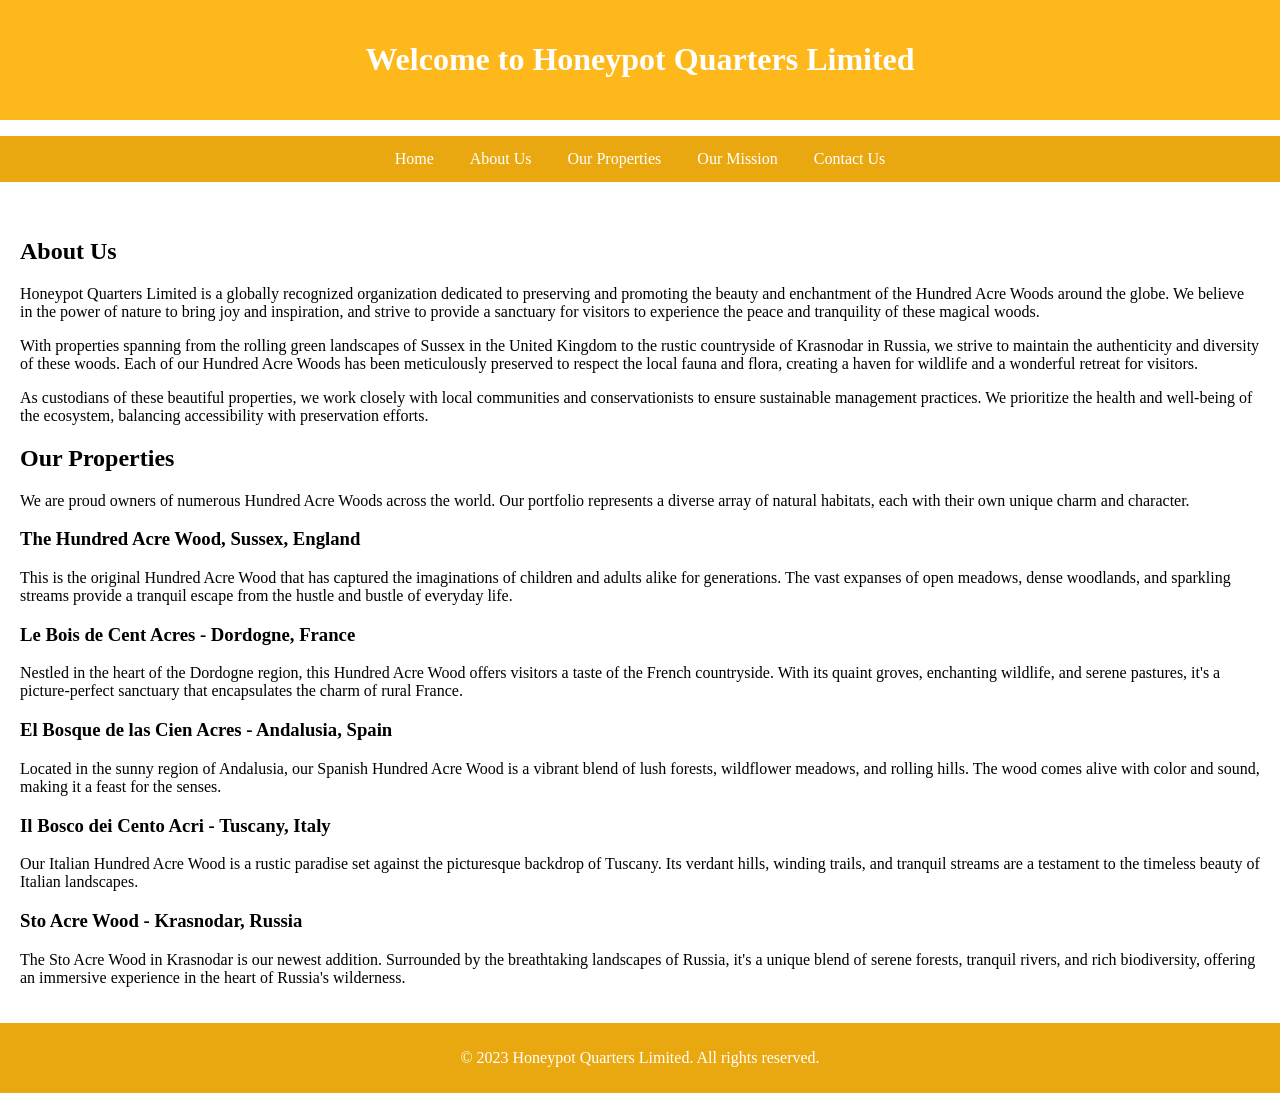
==== index.html @ 3b990884 "Rename honeypotquarters to index.html for Vercel Vercel serves index.html as the site root automatic" ====
<!DOCTYPE html>
<html lang="en">
<head>
  <meta charset="UTF-8">
  <meta name="viewport" content="width=device-width, initial-scale=1.0">
  <title>Honeypot Quarters Limited</title>
  <style>
    body {
      font-family: 'Times New Roman', serif;
      margin: 0;
      padding: 0;
      background-color: #fff;
    }
    header {
      background-color: #FFB81C;
      color: white;
      padding: 20px;
      text-align: center;
    }
    nav {
      background-color: #EAA810;
    }
    nav ul {
      list-style-type: none;
      padding: 0;
      overflow: hidden;
      background-color: #EAA810;
      text-align: center;
    }
    nav ul li {
      display: inline;
    }
    nav ul li a {
      display: inline-block;
      color: white;
      text-decoration: none;
      padding: 14px 16px;
      transition: 0.3s;
    }
    nav ul li a:hover {
      background-color: #ffaa22;
    }
    main {
      padding: 20px;
    }
    footer {
      background-color: #EAA810;
      color: white;
      text-align: center;
      padding: 10px;
    }
  </style>
</head>
<body>
  <header>
    <h1>Welcome to Honeypot Quarters Limited</h1>
  </header>
  
  <nav>
    <ul>
      <li><a href="#">Home</a></li>
      <li><a href="#">About Us</a></li>
      <li><a href="#">Our Properties</a></li>
      <li><a href="#">Our Mission</a></li>
      <li><a href="#">Contact Us</a></li>
    </ul>
  </nav>
  
  <main>
    <section id="intro">
      <h2>About Us</h2>
      <p>Honeypot Quarters Limited is a globally recognized organization dedicated to preserving and promoting the beauty and enchantment of the Hundred Acre Woods around the globe. We believe in the power of nature to bring joy and inspiration, and strive to provide a sanctuary for visitors to experience the peace and tranquility of these magical woods.</p>

      <p>With properties spanning from the rolling green landscapes of Sussex in the United Kingdom to the rustic countryside of Krasnodar in Russia, we strive to maintain the authenticity and diversity of these woods. Each of our Hundred Acre Woods has been meticulously preserved to respect the local fauna and flora, creating a haven for wildlife and a wonderful retreat for visitors.</p>

      <p>As custodians of these beautiful properties, we work closely with local communities and conservationists to ensure sustainable management practices. We prioritize the health and well-being of the ecosystem, balancing accessibility with preservation efforts.</p>
    </section>

    <section id="properties">
      <h2>Our Properties</h2>
      <p>We are proud owners of numerous Hundred Acre Woods across the world. Our portfolio represents a diverse array of natural habitats, each with their own unique charm and character.</p>

      <h3>The Hundred Acre Wood, Sussex, England</h3>
      <p>This is the original Hundred Acre Wood that has captured the imaginations of children and adults alike for generations. The vast expanses of open meadows, dense woodlands, and sparkling streams provide a tranquil escape from the hustle and bustle of everyday life.

  <h3>Le Bois de Cent Acres - Dordogne, France</h3>
  <p>Nestled in the heart of the Dordogne region, this Hundred Acre Wood offers visitors a taste of the French countryside. With its quaint groves, enchanting wildlife, and serene pastures, it's a picture-perfect sanctuary that encapsulates the charm of rural France.</p>

  <h3>El Bosque de las Cien Acres - Andalusia, Spain</h3>
  <p>Located in the sunny region of Andalusia, our Spanish Hundred Acre Wood is a vibrant blend of lush forests, wildflower meadows, and rolling hills. The wood comes alive with color and sound, making it a feast for the senses.</p>

  <h3>Il Bosco dei Cento Acri - Tuscany, Italy</h3>
  <p>Our Italian Hundred Acre Wood is a rustic paradise set against the picturesque backdrop of Tuscany. Its verdant hills, winding trails, and tranquil streams are a testament to the timeless beauty of Italian landscapes.</p>

  <h3>Sto Acre Wood - Krasnodar, Russia</h3>
  <p>The Sto Acre Wood in Krasnodar is our newest addition. Surrounded by the breathtaking landscapes of Russia, it's a unique blend of serene forests, tranquil rivers, and rich biodiversity, offering an immersive experience in the heart of Russia's wilderness.</p>
</section>

  </main>


  <footer>
    <p>&copy; 2023 Honeypot Quarters Limited. All rights reserved.</p>
  </footer>
</body>
</html>
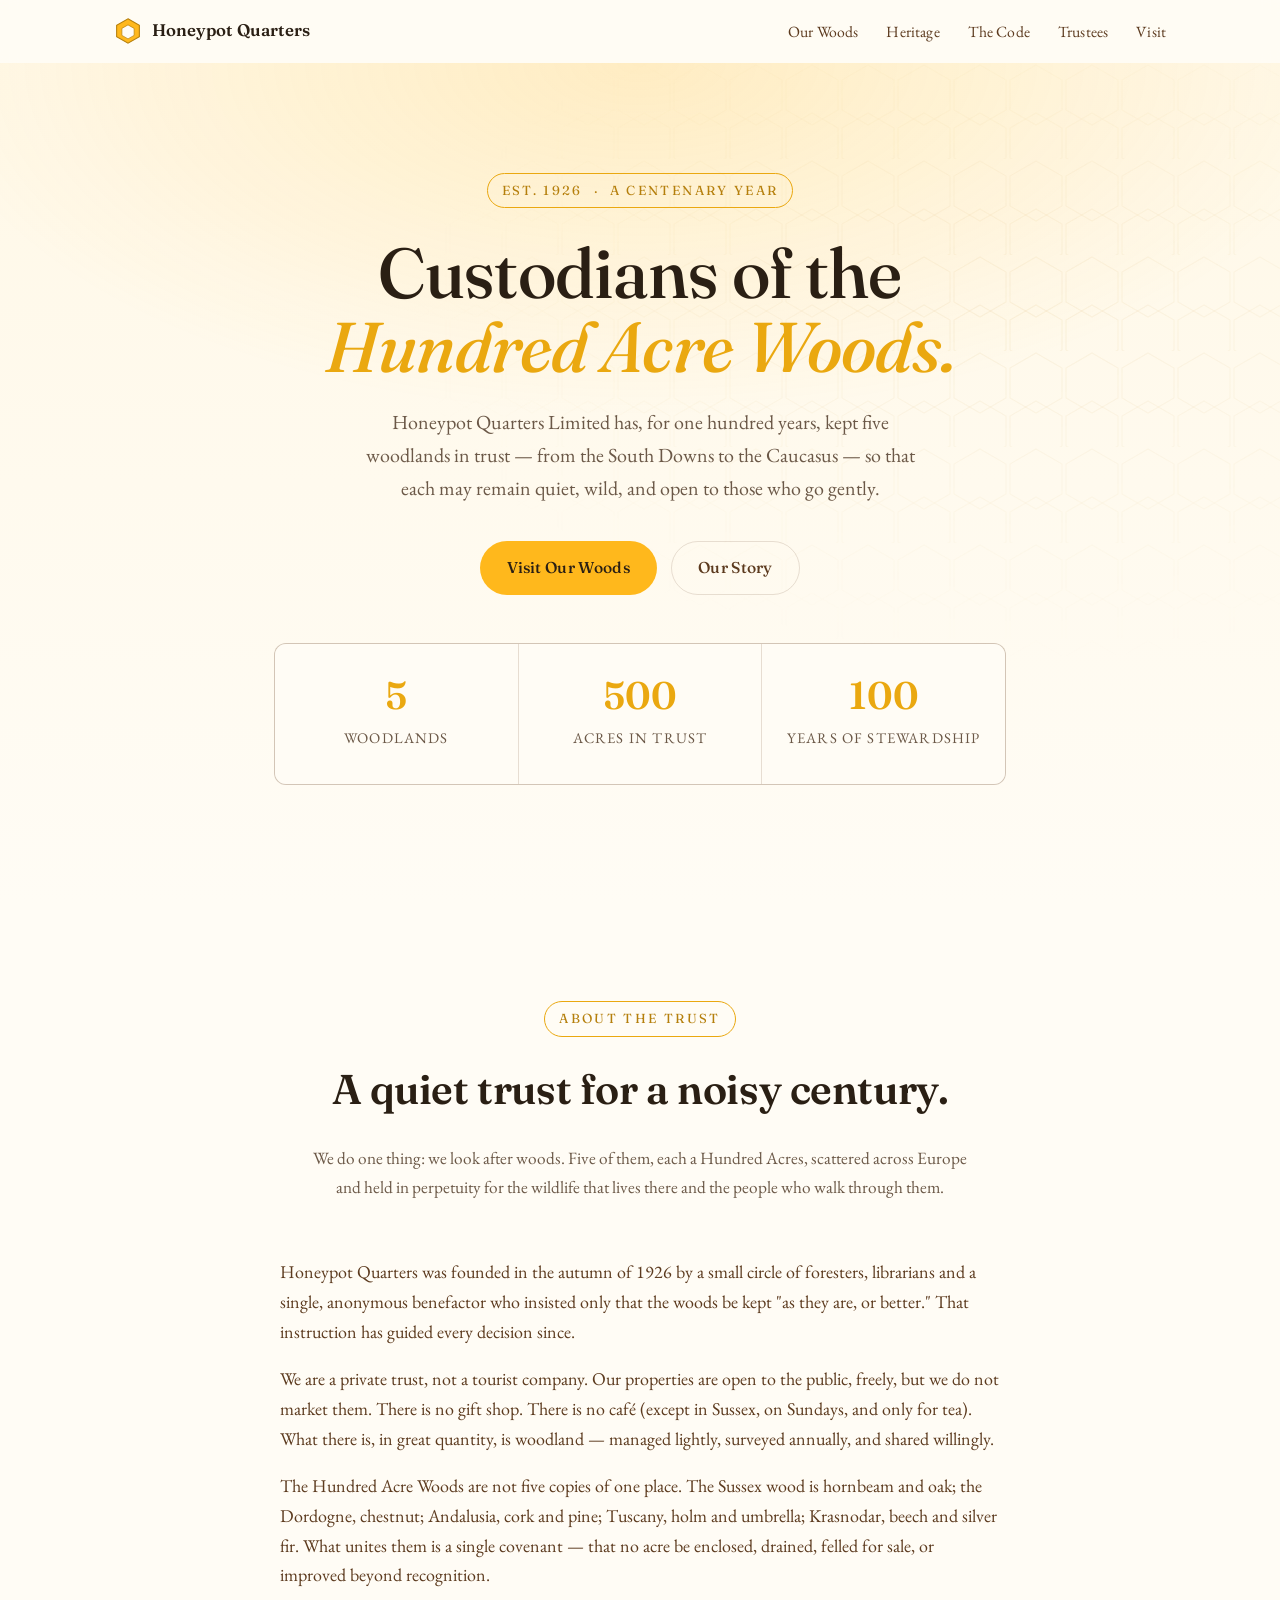
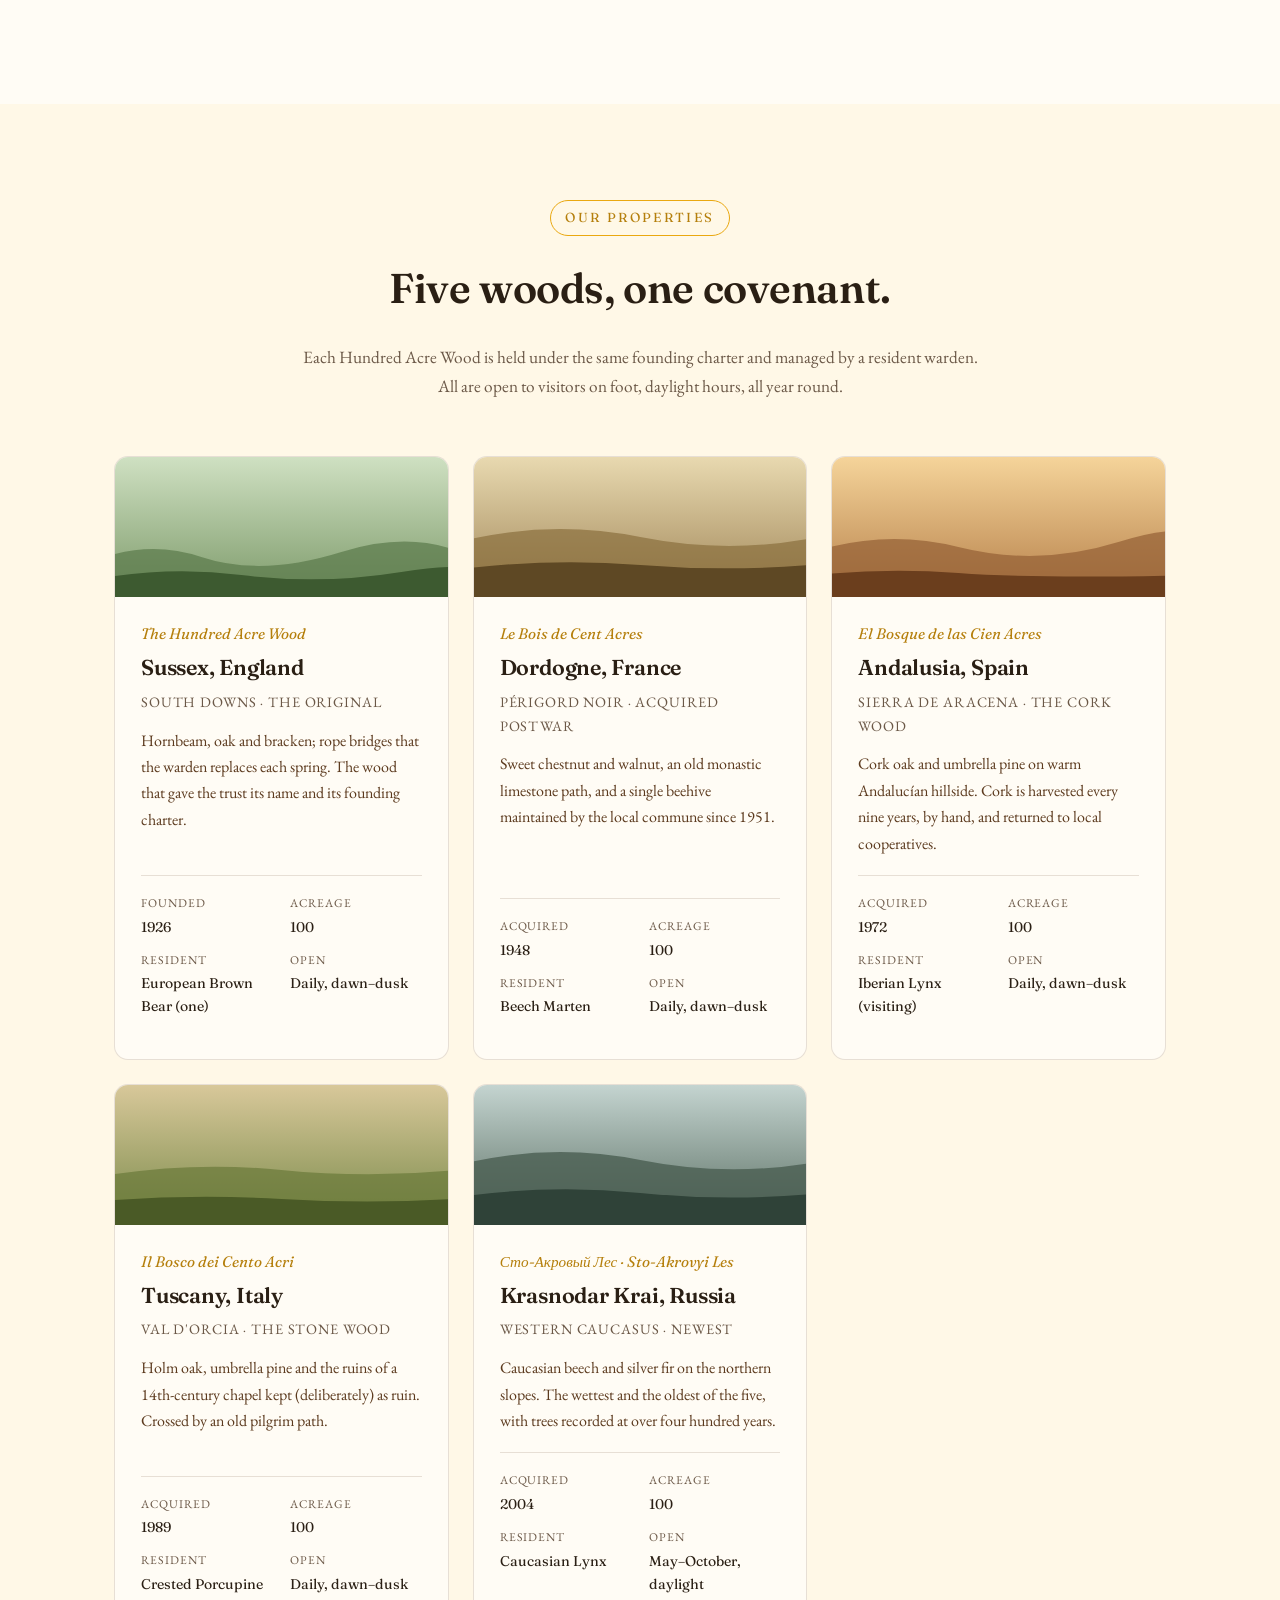
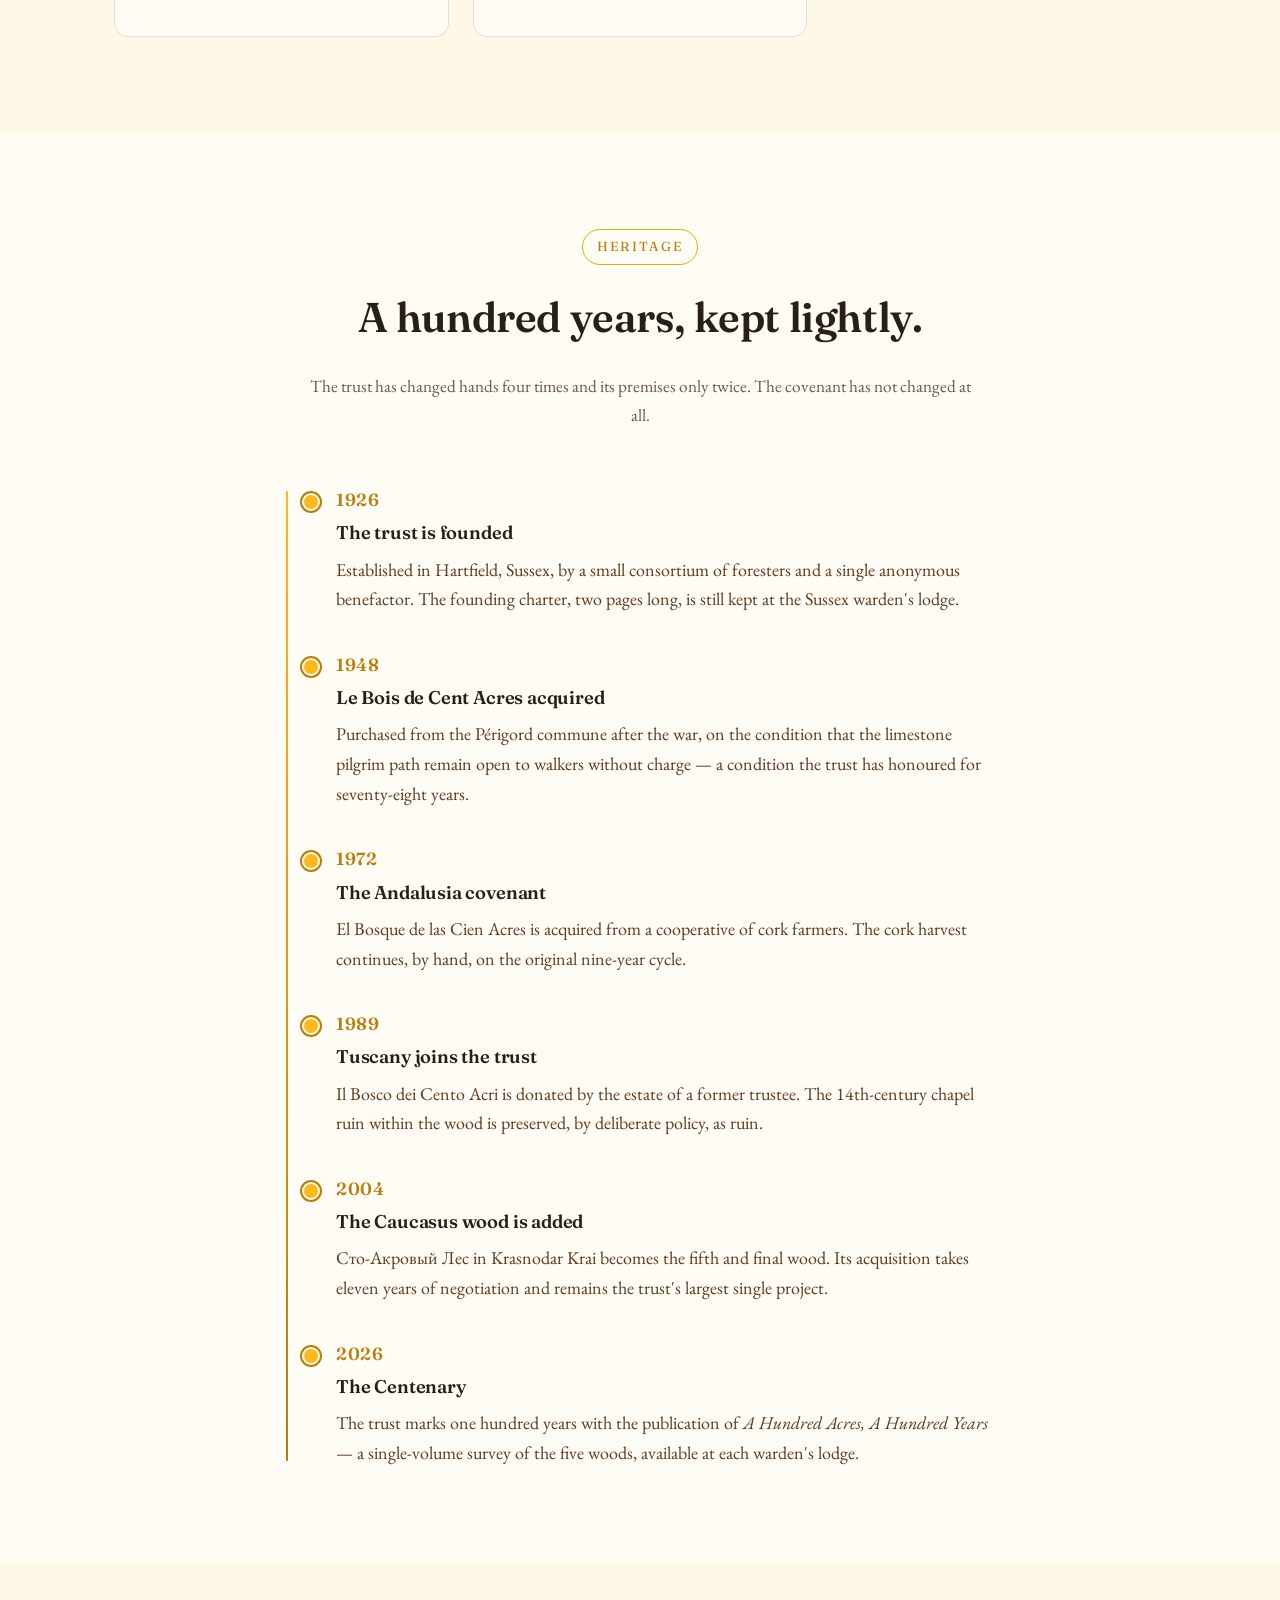
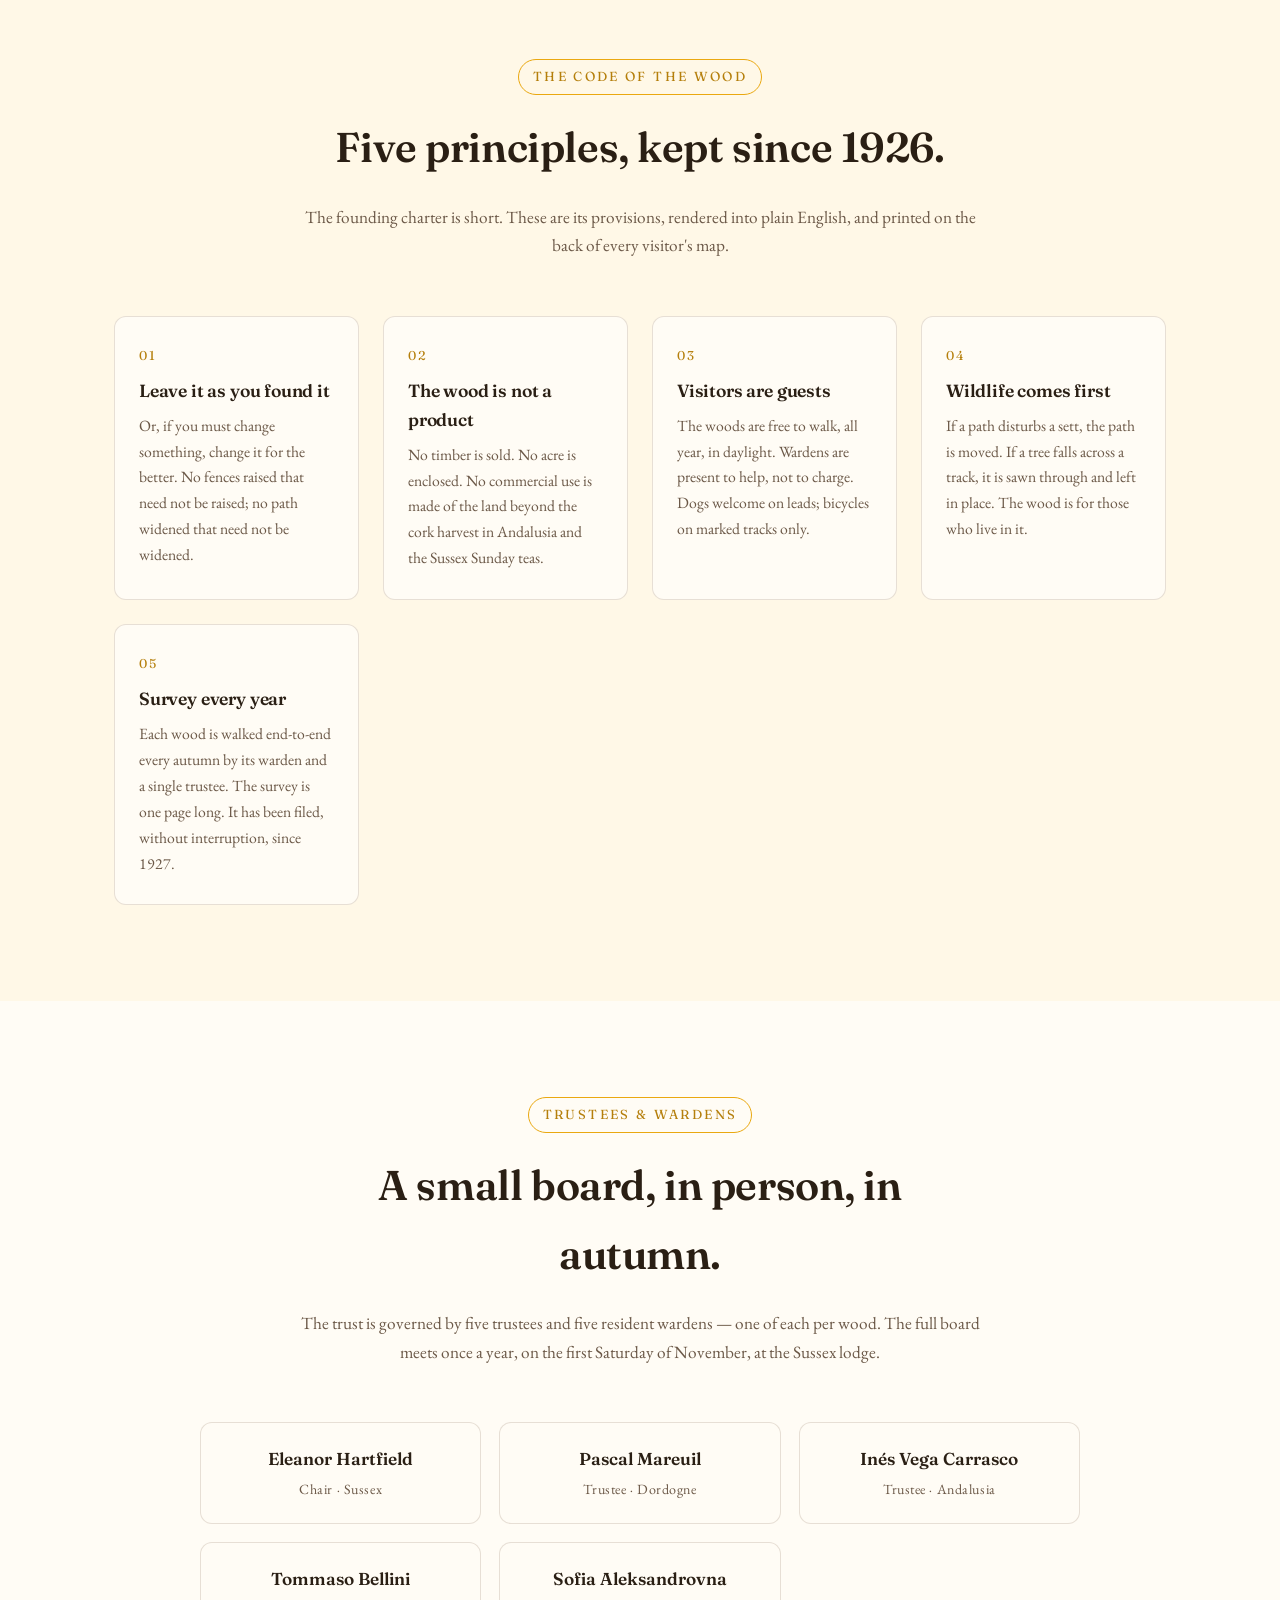
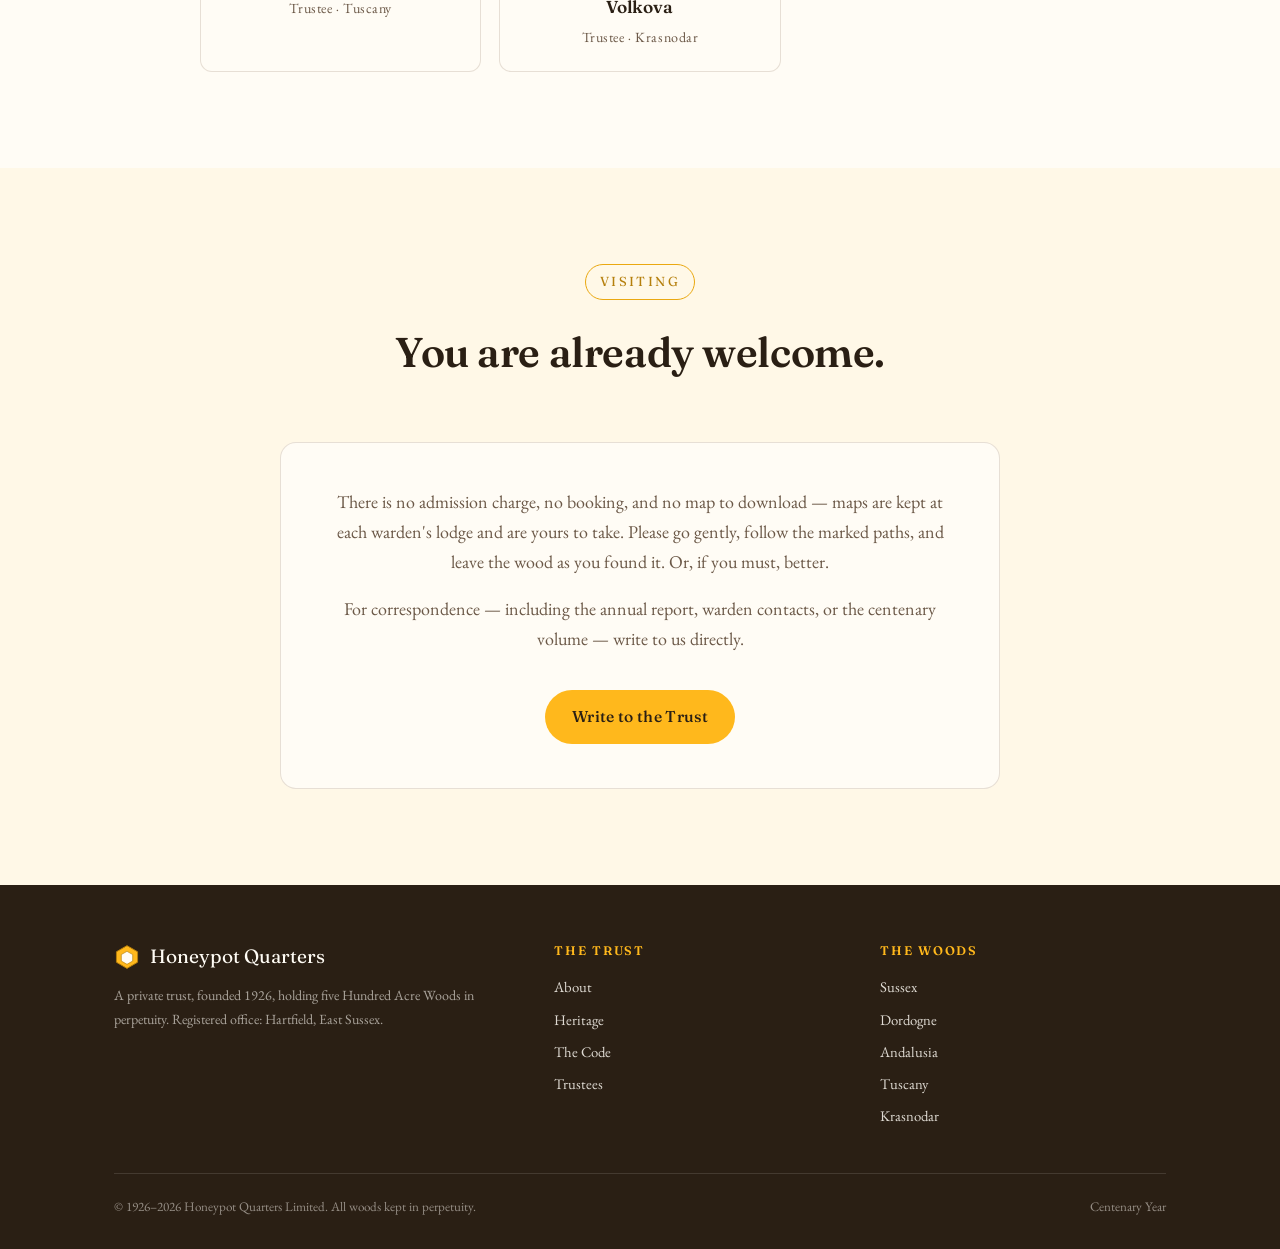
==== commit 34a3d8c6: "Redesign site and expand lore Keeps the honey-gold palette and serif voice but lifts the original si" ====
--- a/index.html
+++ b/index.html
@@ -3,104 +3,902 @@
 <head>
   <meta charset="UTF-8">
   <meta name="viewport" content="width=device-width, initial-scale=1.0">
-  <title>Honeypot Quarters Limited</title>
+  <meta name="description" content="Honeypot Quarters Limited — custodians of the Hundred Acre Woods since 1926. Preserving five woodlands across Sussex, Dordogne, Andalusia, Tuscany and Krasnodar.">
+  <title>Honeypot Quarters Limited — Custodians of the Hundred Acre Woods</title>
+  <link rel="preconnect" href="https://fonts.googleapis.com">
+  <link rel="preconnect" href="https://fonts.gstatic.com" crossorigin>
+  <link href="https://fonts.googleapis.com/css2?family=Fraunces:opsz,wght@9..144,400;9..144,500;9..144,600;9..144,700&family=EB+Garamond:ital,wght@0,400;0,500;1,400&display=swap" rel="stylesheet">
   <style>
+    :root {
+      --honey: #FFB81C;
+      --honey-deep: #EAA810;
+      --honey-dark: #B57F0C;
+      --bark: #5C3A1E;
+      --bark-deep: #2A1F14;
+      --cream: #FFF8E7;
+      --cream-soft: #FFFCF5;
+      --muted: #6B5847;
+      --rule: rgba(92, 58, 30, 0.15);
+    }
+
+    * { box-sizing: border-box; }
+
+    html { scroll-behavior: smooth; }
+
     body {
-      font-family: 'Times New Roman', serif;
+      font-family: 'EB Garamond', Georgia, 'Times New Roman', serif;
+      font-size: 18px;
+      line-height: 1.65;
       margin: 0;
       padding: 0;
-      background-color: #fff;
-    }
-    header {
-      background-color: #FFB81C;
-      color: white;
-      padding: 20px;
+      color: var(--bark-deep);
+      background-color: var(--cream-soft);
+      -webkit-font-smoothing: antialiased;
+    }
+
+    h1, h2, h3, h4 {
+      font-family: 'Fraunces', Georgia, serif;
+      font-weight: 600;
+      letter-spacing: -0.01em;
+      color: var(--bark-deep);
+      margin: 0 0 0.5em;
+    }
+
+    h2 { font-size: clamp(1.8rem, 3.5vw, 2.6rem); }
+    h3 { font-size: 1.35rem; }
+
+    p { margin: 0 0 1em; }
+
+    a { color: var(--honey-dark); text-decoration: none; }
+    a:hover { color: var(--bark); }
+
+    .container {
+      max-width: 1100px;
+      margin: 0 auto;
+      padding: 0 24px;
+    }
+
+    /* Honeycomb pattern, used sparingly as background accent */
+    .honeycomb-bg {
+      background-image: url("data:image/svg+xml;utf8,<svg xmlns='http://www.w3.org/2000/svg' width='56' height='96' viewBox='0 0 56 96'><g fill='none' stroke='%23B57F0C' stroke-opacity='0.08' stroke-width='1.2'><polygon points='28,2 54,17 54,47 28,62 2,47 2,17'/><polygon points='28,50 54,65 54,95 28,110 2,95 2,65'/></g></svg>");
+      background-size: 56px 96px;
+    }
+
+    /* ====== NAV ====== */
+    .nav {
+      position: sticky;
+      top: 0;
+      z-index: 50;
+      background: rgba(255, 252, 245, 0.92);
+      backdrop-filter: saturate(140%) blur(8px);
+      border-bottom: 1px solid transparent;
+      transition: border-color 0.2s ease, box-shadow 0.2s ease;
+    }
+    .nav.is-scrolled {
+      border-bottom-color: var(--rule);
+      box-shadow: 0 4px 18px rgba(92, 58, 30, 0.04);
+    }
+    .nav-inner {
+      display: flex;
+      align-items: center;
+      justify-content: space-between;
+      padding: 16px 24px;
+      max-width: 1100px;
+      margin: 0 auto;
+    }
+    .brand {
+      display: flex;
+      align-items: center;
+      gap: 10px;
+      font-family: 'Fraunces', serif;
+      font-weight: 600;
+      font-size: 1.05rem;
+      color: var(--bark-deep);
+    }
+    .brand-mark {
+      width: 28px; height: 28px;
+      display: inline-block;
+    }
+    .nav-links {
+      display: flex;
+      gap: 28px;
+      list-style: none;
+      margin: 0;
+      padding: 0;
+    }
+    .nav-links a {
+      color: var(--bark);
+      font-size: 0.98rem;
+      letter-spacing: 0.01em;
+      position: relative;
+      padding: 4px 0;
+    }
+    .nav-links a::after {
+      content: "";
+      position: absolute;
+      left: 0; right: 0; bottom: -2px;
+      height: 1.5px;
+      background: var(--honey-deep);
+      transform: scaleX(0);
+      transform-origin: left;
+      transition: transform 0.25s ease;
+    }
+    .nav-links a:hover::after { transform: scaleX(1); }
+
+    .nav-toggle {
+      display: none;
+      background: none;
+      border: 1px solid var(--rule);
+      border-radius: 6px;
+      padding: 8px 10px;
+      cursor: pointer;
+      color: var(--bark);
+    }
+
+    @media (max-width: 760px) {
+      .nav-links {
+        position: absolute;
+        top: 100%; left: 0; right: 0;
+        background: var(--cream-soft);
+        flex-direction: column;
+        gap: 0;
+        padding: 8px 0;
+        border-bottom: 1px solid var(--rule);
+        display: none;
+      }
+      .nav-links.is-open { display: flex; }
+      .nav-links li { border-top: 1px solid var(--rule); }
+      .nav-links a { display: block; padding: 14px 24px; }
+      .nav-toggle { display: inline-flex; }
+    }
+
+    /* ====== HERO ====== */
+    .hero {
+      position: relative;
+      padding: 110px 0 120px;
+      overflow: hidden;
+      background:
+        radial-gradient(ellipse 80% 60% at 50% 0%, rgba(255, 184, 28, 0.18), transparent 70%),
+        linear-gradient(180deg, var(--cream) 0%, var(--cream-soft) 100%);
+    }
+    .hero::before {
+      content: "";
+      position: absolute;
+      inset: 0;
+      background-image: url("data:image/svg+xml;utf8,<svg xmlns='http://www.w3.org/2000/svg' width='56' height='96' viewBox='0 0 56 96'><g fill='none' stroke='%23B57F0C' stroke-opacity='0.07' stroke-width='1.2'><polygon points='28,2 54,17 54,47 28,62 2,47 2,17'/><polygon points='28,50 54,65 54,95 28,110 2,95 2,65'/></g></svg>");
+      background-size: 56px 96px;
+      mask-image: radial-gradient(ellipse 70% 60% at 80% 30%, black, transparent 70%);
+      pointer-events: none;
+    }
+    .hero-inner {
+      position: relative;
       text-align: center;
-    }
-    nav {
-      background-color: #EAA810;
-    }
-    nav ul {
-      list-style-type: none;
-      padding: 0;
+      max-width: 780px;
+      margin: 0 auto;
+      padding: 0 24px;
+    }
+    .eyebrow {
+      display: inline-block;
+      font-family: 'Fraunces', serif;
+      font-size: 0.82rem;
+      letter-spacing: 0.18em;
+      text-transform: uppercase;
+      color: var(--honey-dark);
+      padding: 6px 14px;
+      border: 1px solid var(--honey-deep);
+      border-radius: 999px;
+      margin-bottom: 28px;
+    }
+    .hero h1 {
+      font-size: clamp(2.4rem, 6vw, 4.4rem);
+      line-height: 1.05;
+      font-weight: 500;
+      margin-bottom: 22px;
+    }
+    .hero h1 em {
+      font-style: italic;
+      color: var(--honey-deep);
+    }
+    .hero-sub {
+      font-size: clamp(1.05rem, 1.6vw, 1.25rem);
+      color: var(--muted);
+      max-width: 580px;
+      margin: 0 auto 36px;
+    }
+    .cta-row {
+      display: flex;
+      gap: 14px;
+      justify-content: center;
+      flex-wrap: wrap;
+    }
+    .btn {
+      display: inline-block;
+      padding: 13px 26px;
+      border-radius: 999px;
+      font-family: 'Fraunces', serif;
+      font-size: 0.98rem;
+      font-weight: 500;
+      letter-spacing: 0.02em;
+      cursor: pointer;
+      transition: transform 0.15s ease, background 0.2s ease, color 0.2s ease;
+      border: 1px solid transparent;
+    }
+    .btn-primary {
+      background: var(--honey);
+      color: var(--bark-deep);
+    }
+    .btn-primary:hover { background: var(--honey-deep); transform: translateY(-1px); color: var(--bark-deep); }
+    .btn-ghost {
+      background: transparent;
+      color: var(--bark);
+      border-color: var(--rule);
+    }
+    .btn-ghost:hover { border-color: var(--bark); color: var(--bark-deep); }
+
+    /* ====== SECTIONS ====== */
+    section { padding: 96px 0; }
+    section.alt { background: var(--cream); }
+
+    .section-head {
+      text-align: center;
+      max-width: 680px;
+      margin: 0 auto 56px;
+    }
+    .section-head .eyebrow { margin-bottom: 18px; }
+    .section-head p {
+      color: var(--muted);
+      font-size: 1.08rem;
+    }
+
+    /* ====== STATS ====== */
+    .stats {
+      display: grid;
+      grid-template-columns: repeat(3, 1fr);
+      gap: 1px;
+      background: var(--rule);
+      border: 1px solid var(--rule);
+      border-radius: 12px;
       overflow: hidden;
-      background-color: #EAA810;
+      max-width: 820px;
+      margin: 48px auto 0;
+    }
+    .stat {
+      background: var(--cream-soft);
+      padding: 32px 20px;
       text-align: center;
     }
-    nav ul li {
-      display: inline;
-    }
-    nav ul li a {
-      display: inline-block;
-      color: white;
-      text-decoration: none;
-      padding: 14px 16px;
-      transition: 0.3s;
-    }
-    nav ul li a:hover {
-      background-color: #ffaa22;
-    }
-    main {
-      padding: 20px;
-    }
+    .stat-num {
+      font-family: 'Fraunces', serif;
+      font-size: 2.4rem;
+      font-weight: 600;
+      color: var(--honey-deep);
+      display: block;
+      line-height: 1;
+      margin-bottom: 8px;
+    }
+    .stat-label {
+      font-size: 0.92rem;
+      letter-spacing: 0.08em;
+      text-transform: uppercase;
+      color: var(--muted);
+    }
+    @media (max-width: 640px) {
+      .stats { grid-template-columns: 1fr; }
+    }
+
+    /* ====== PROPERTIES ====== */
+    .property-grid {
+      display: grid;
+      grid-template-columns: repeat(auto-fit, minmax(300px, 1fr));
+      gap: 24px;
+    }
+    .property {
+      background: var(--cream-soft);
+      border: 1px solid var(--rule);
+      border-radius: 14px;
+      overflow: hidden;
+      display: flex;
+      flex-direction: column;
+      transition: transform 0.2s ease, box-shadow 0.2s ease;
+    }
+    .property:hover {
+      transform: translateY(-3px);
+      box-shadow: 0 14px 40px rgba(92, 58, 30, 0.08);
+    }
+    .property-art {
+      height: 140px;
+      position: relative;
+      overflow: hidden;
+    }
+    .property-art svg { width: 100%; height: 100%; display: block; }
+    .property-body { padding: 24px 26px 26px; flex: 1; display: flex; flex-direction: column; }
+    .property-name-local {
+      font-family: 'Fraunces', serif;
+      font-style: italic;
+      font-size: 0.95rem;
+      color: var(--honey-dark);
+      margin-bottom: 4px;
+    }
+    .property h3 { margin-bottom: 4px; }
+    .property-location {
+      font-size: 0.9rem;
+      color: var(--muted);
+      letter-spacing: 0.06em;
+      text-transform: uppercase;
+      margin-bottom: 14px;
+    }
+    .property-desc { color: var(--bark); font-size: 1rem; margin-bottom: 18px; }
+    .property-meta {
+      margin-top: auto;
+      padding-top: 18px;
+      border-top: 1px solid var(--rule);
+      display: grid;
+      grid-template-columns: 1fr 1fr;
+      gap: 12px 18px;
+      font-size: 0.88rem;
+    }
+    .property-meta dt {
+      text-transform: uppercase;
+      letter-spacing: 0.08em;
+      color: var(--muted);
+      font-size: 0.74rem;
+      margin-bottom: 2px;
+    }
+    .property-meta dd {
+      margin: 0;
+      color: var(--bark-deep);
+      font-family: 'Fraunces', serif;
+    }
+
+    /* ====== TIMELINE ====== */
+    .timeline {
+      position: relative;
+      max-width: 720px;
+      margin: 0 auto;
+      padding-left: 28px;
+    }
+    .timeline::before {
+      content: "";
+      position: absolute;
+      left: 6px; top: 6px; bottom: 6px;
+      width: 2px;
+      background: linear-gradient(180deg, var(--honey) 0%, var(--honey-dark) 100%);
+      border-radius: 2px;
+    }
+    .timeline-item {
+      position: relative;
+      padding: 0 0 36px 28px;
+    }
+    .timeline-item:last-child { padding-bottom: 0; }
+    .timeline-item::before {
+      content: "";
+      position: absolute;
+      left: -6px; top: 8px;
+      width: 14px; height: 14px;
+      border-radius: 50%;
+      background: var(--honey);
+      border: 2px solid var(--cream);
+      box-shadow: 0 0 0 2px var(--honey-dark);
+    }
+    .timeline-year {
+      font-family: 'Fraunces', serif;
+      font-weight: 600;
+      color: var(--honey-dark);
+      font-size: 1.1rem;
+      letter-spacing: 0.04em;
+      display: block;
+      margin-bottom: 4px;
+    }
+    .timeline-item h3 { margin-bottom: 6px; font-size: 1.15rem; }
+    .timeline-item p { color: var(--bark); margin: 0; }
+
+    /* ====== CODE OF THE WOOD ====== */
+    .principles {
+      display: grid;
+      grid-template-columns: repeat(auto-fit, minmax(240px, 1fr));
+      gap: 24px;
+      counter-reset: principle;
+    }
+    .principle {
+      counter-increment: principle;
+      padding: 28px 24px;
+      background: var(--cream-soft);
+      border: 1px solid var(--rule);
+      border-radius: 12px;
+      position: relative;
+    }
+    .principle::before {
+      content: counter(principle, decimal-leading-zero);
+      font-family: 'Fraunces', serif;
+      font-size: 0.8rem;
+      letter-spacing: 0.12em;
+      color: var(--honey-dark);
+      display: block;
+      margin-bottom: 10px;
+    }
+    .principle h3 { font-size: 1.1rem; margin-bottom: 8px; }
+    .principle p { color: var(--muted); font-size: 0.98rem; margin: 0; }
+
+    /* ====== TRUSTEES ====== */
+    .trustees {
+      display: grid;
+      grid-template-columns: repeat(auto-fit, minmax(220px, 1fr));
+      gap: 18px;
+      max-width: 880px;
+      margin: 0 auto;
+    }
+    .trustee {
+      padding: 22px;
+      text-align: center;
+      border: 1px solid var(--rule);
+      border-radius: 12px;
+      background: var(--cream-soft);
+    }
+    .trustee-name {
+      font-family: 'Fraunces', serif;
+      font-size: 1.08rem;
+      font-weight: 600;
+      color: var(--bark-deep);
+      margin-bottom: 4px;
+    }
+    .trustee-role {
+      font-size: 0.88rem;
+      color: var(--muted);
+      letter-spacing: 0.04em;
+    }
+
+    /* ====== VISIT ====== */
+    .visit-card {
+      max-width: 720px;
+      margin: 0 auto;
+      padding: 44px 40px;
+      background: var(--cream-soft);
+      border: 1px solid var(--rule);
+      border-radius: 16px;
+      text-align: center;
+    }
+    .visit-card p { color: var(--muted); }
+    .visit-card .btn { margin-top: 8px; }
+
+    /* ====== FOOTER ====== */
     footer {
-      background-color: #EAA810;
-      color: white;
-      text-align: center;
-      padding: 10px;
+      background: var(--bark-deep);
+      color: rgba(255, 252, 245, 0.85);
+      padding: 56px 0 32px;
+      font-size: 0.92rem;
+    }
+    .footer-grid {
+      display: grid;
+      grid-template-columns: 1.4fr 1fr 1fr;
+      gap: 40px;
+      margin-bottom: 36px;
+    }
+    @media (max-width: 700px) {
+      .footer-grid { grid-template-columns: 1fr; gap: 28px; }
+    }
+    footer h4 {
+      color: var(--honey);
+      font-size: 0.78rem;
+      letter-spacing: 0.14em;
+      text-transform: uppercase;
+      margin-bottom: 14px;
+    }
+    footer ul { list-style: none; padding: 0; margin: 0; }
+    footer ul li { margin-bottom: 8px; }
+    footer a { color: rgba(255, 252, 245, 0.85); }
+    footer a:hover { color: var(--honey); }
+    .footer-brand {
+      font-family: 'Fraunces', serif;
+      font-size: 1.2rem;
+      color: var(--cream-soft);
+      display: flex;
+      align-items: center;
+      gap: 10px;
+      margin-bottom: 12px;
+    }
+    .footer-note {
+      max-width: 360px;
+      color: rgba(255, 252, 245, 0.6);
+      font-size: 0.88rem;
+      margin: 0;
+    }
+    .footer-bottom {
+      border-top: 1px solid rgba(255, 252, 245, 0.12);
+      padding-top: 22px;
+      display: flex;
+      justify-content: space-between;
+      align-items: center;
+      flex-wrap: wrap;
+      gap: 10px;
+      color: rgba(255, 252, 245, 0.5);
+      font-size: 0.82rem;
     }
   </style>
 </head>
 <body>
-  <header>
-    <h1>Welcome to Honeypot Quarters Limited</h1>
+
+  <!-- ===== NAV ===== -->
+  <header class="nav" id="nav">
+    <div class="nav-inner">
+      <a href="#top" class="brand" aria-label="Honeypot Quarters home">
+        <svg class="brand-mark" viewBox="0 0 32 32" aria-hidden="true">
+          <polygon points="16,2 29,9.5 29,22.5 16,30 3,22.5 3,9.5" fill="#FFB81C" stroke="#B57F0C" stroke-width="1.2"/>
+          <polygon points="16,9 23,13 23,21 16,25 9,21 9,13" fill="#FFFCF5" stroke="#B57F0C" stroke-width="0.8"/>
+        </svg>
+        Honeypot Quarters
+      </a>
+      <button class="nav-toggle" id="nav-toggle" aria-expanded="false" aria-controls="nav-links">Menu</button>
+      <ul class="nav-links" id="nav-links">
+        <li><a href="#woods">Our Woods</a></li>
+        <li><a href="#heritage">Heritage</a></li>
+        <li><a href="#code">The Code</a></li>
+        <li><a href="#trustees">Trustees</a></li>
+        <li><a href="#visit">Visit</a></li>
+      </ul>
+    </div>
   </header>
-  
-  <nav>
-    <ul>
-      <li><a href="#">Home</a></li>
-      <li><a href="#">About Us</a></li>
-      <li><a href="#">Our Properties</a></li>
-      <li><a href="#">Our Mission</a></li>
-      <li><a href="#">Contact Us</a></li>
-    </ul>
-  </nav>
-  
-  <main>
-    <section id="intro">
-      <h2>About Us</h2>
-      <p>Honeypot Quarters Limited is a globally recognized organization dedicated to preserving and promoting the beauty and enchantment of the Hundred Acre Woods around the globe. We believe in the power of nature to bring joy and inspiration, and strive to provide a sanctuary for visitors to experience the peace and tranquility of these magical woods.</p>
-
-      <p>With properties spanning from the rolling green landscapes of Sussex in the United Kingdom to the rustic countryside of Krasnodar in Russia, we strive to maintain the authenticity and diversity of these woods. Each of our Hundred Acre Woods has been meticulously preserved to respect the local fauna and flora, creating a haven for wildlife and a wonderful retreat for visitors.</p>
-
-      <p>As custodians of these beautiful properties, we work closely with local communities and conservationists to ensure sustainable management practices. We prioritize the health and well-being of the ecosystem, balancing accessibility with preservation efforts.</p>
+
+  <main id="top">
+
+    <!-- ===== HERO ===== -->
+    <section class="hero">
+      <div class="hero-inner">
+        <span class="eyebrow">Est. 1926 &nbsp;·&nbsp; A Centenary Year</span>
+        <h1>Custodians of the <em>Hundred Acre Woods.</em></h1>
+        <p class="hero-sub">Honeypot Quarters Limited has, for one hundred years, kept five woodlands in trust — from the South Downs to the Caucasus — so that each may remain quiet, wild, and open to those who go gently.</p>
+        <div class="cta-row">
+          <a href="#woods" class="btn btn-primary">Visit Our Woods</a>
+          <a href="#heritage" class="btn btn-ghost">Our Story</a>
+        </div>
+        <div class="stats">
+          <div class="stat">
+            <span class="stat-num">5</span>
+            <span class="stat-label">Woodlands</span>
+          </div>
+          <div class="stat">
+            <span class="stat-num">500</span>
+            <span class="stat-label">Acres in Trust</span>
+          </div>
+          <div class="stat">
+            <span class="stat-num">100</span>
+            <span class="stat-label">Years of Stewardship</span>
+          </div>
+        </div>
+      </div>
     </section>
 
-    <section id="properties">
-      <h2>Our Properties</h2>
-      <p>We are proud owners of numerous Hundred Acre Woods across the world. Our portfolio represents a diverse array of natural habitats, each with their own unique charm and character.</p>
-
-      <h3>The Hundred Acre Wood, Sussex, England</h3>
-      <p>This is the original Hundred Acre Wood that has captured the imaginations of children and adults alike for generations. The vast expanses of open meadows, dense woodlands, and sparkling streams provide a tranquil escape from the hustle and bustle of everyday life.
-
-  <h3>Le Bois de Cent Acres - Dordogne, France</h3>
-  <p>Nestled in the heart of the Dordogne region, this Hundred Acre Wood offers visitors a taste of the French countryside. With its quaint groves, enchanting wildlife, and serene pastures, it's a picture-perfect sanctuary that encapsulates the charm of rural France.</p>
-
-  <h3>El Bosque de las Cien Acres - Andalusia, Spain</h3>
-  <p>Located in the sunny region of Andalusia, our Spanish Hundred Acre Wood is a vibrant blend of lush forests, wildflower meadows, and rolling hills. The wood comes alive with color and sound, making it a feast for the senses.</p>
-
-  <h3>Il Bosco dei Cento Acri - Tuscany, Italy</h3>
-  <p>Our Italian Hundred Acre Wood is a rustic paradise set against the picturesque backdrop of Tuscany. Its verdant hills, winding trails, and tranquil streams are a testament to the timeless beauty of Italian landscapes.</p>
-
-  <h3>Sto Acre Wood - Krasnodar, Russia</h3>
-  <p>The Sto Acre Wood in Krasnodar is our newest addition. Surrounded by the breathtaking landscapes of Russia, it's a unique blend of serene forests, tranquil rivers, and rich biodiversity, offering an immersive experience in the heart of Russia's wilderness.</p>
-</section>
+    <!-- ===== ABOUT ===== -->
+    <section id="about">
+      <div class="container">
+        <div class="section-head">
+          <span class="eyebrow">About the Trust</span>
+          <h2>A quiet trust for a noisy century.</h2>
+          <p>We do one thing: we look after woods. Five of them, each a Hundred Acres, scattered across Europe and held in perpetuity for the wildlife that lives there and the people who walk through them.</p>
+        </div>
+        <div style="max-width: 720px; margin: 0 auto; color: var(--bark);">
+          <p>Honeypot Quarters was founded in the autumn of 1926 by a small circle of foresters, librarians and a single, anonymous benefactor who insisted only that the woods be kept "as they are, or better." That instruction has guided every decision since.</p>
+          <p>We are a private trust, not a tourist company. Our properties are open to the public, freely, but we do not market them. There is no gift shop. There is no café (except in Sussex, on Sundays, and only for tea). What there is, in great quantity, is woodland — managed lightly, surveyed annually, and shared willingly.</p>
+          <p>The Hundred Acre Woods are not five copies of one place. The Sussex wood is hornbeam and oak; the Dordogne, chestnut; Andalusia, cork and pine; Tuscany, holm and umbrella; Krasnodar, beech and silver fir. What unites them is a single covenant — that no acre be enclosed, drained, felled for sale, or improved beyond recognition.</p>
+        </div>
+      </div>
+    </section>
+
+    <!-- ===== WOODS ===== -->
+    <section id="woods" class="alt">
+      <div class="container">
+        <div class="section-head">
+          <span class="eyebrow">Our Properties</span>
+          <h2>Five woods, one covenant.</h2>
+          <p>Each Hundred Acre Wood is held under the same founding charter and managed by a resident warden. All are open to visitors on foot, daylight hours, all year round.</p>
+        </div>
+
+        <div class="property-grid">
+
+          <article class="property">
+            <div class="property-art">
+              <svg viewBox="0 0 400 140" preserveAspectRatio="xMidYMid slice" aria-hidden="true">
+                <defs><linearGradient id="g1" x1="0" x2="0" y1="0" y2="1"><stop offset="0" stop-color="#cfe0c2"/><stop offset="1" stop-color="#7d9a6a"/></linearGradient></defs>
+                <rect width="400" height="140" fill="url(#g1)"/>
+                <path d="M0,110 Q60,80 120,100 T260,95 T400,105 L400,140 L0,140 Z" fill="#5a7a4a" opacity="0.7"/>
+                <path d="M0,125 Q80,108 160,118 T320,115 T400,122 L400,140 L0,140 Z" fill="#3d5a30"/>
+              </svg>
+            </div>
+            <div class="property-body">
+              <div class="property-name-local">The Hundred Acre Wood</div>
+              <h3>Sussex, England</h3>
+              <div class="property-location">South Downs · The Original</div>
+              <p class="property-desc">Hornbeam, oak and bracken; rope bridges that the warden replaces each spring. The wood that gave the trust its name and its founding charter.</p>
+              <dl class="property-meta">
+                <div><dt>Founded</dt><dd>1926</dd></div>
+                <div><dt>Acreage</dt><dd>100</dd></div>
+                <div><dt>Resident</dt><dd>European Brown Bear (one)</dd></div>
+                <div><dt>Open</dt><dd>Daily, dawn–dusk</dd></div>
+              </dl>
+            </div>
+          </article>
+
+          <article class="property">
+            <div class="property-art">
+              <svg viewBox="0 0 400 140" preserveAspectRatio="xMidYMid slice" aria-hidden="true">
+                <defs><linearGradient id="g2" x1="0" x2="0" y1="0" y2="1"><stop offset="0" stop-color="#e8d9b0"/><stop offset="1" stop-color="#a08658"/></linearGradient></defs>
+                <rect width="400" height="140" fill="url(#g2)"/>
+                <path d="M0,90 Q100,60 200,80 T400,75 L400,140 L0,140 Z" fill="#8b6f3e" opacity="0.7"/>
+                <path d="M0,115 Q100,100 200,108 T400,105 L400,140 L0,140 Z" fill="#5e4824"/>
+              </svg>
+            </div>
+            <div class="property-body">
+              <div class="property-name-local">Le Bois de Cent Acres</div>
+              <h3>Dordogne, France</h3>
+              <div class="property-location">Périgord Noir · Acquired Postwar</div>
+              <p class="property-desc">Sweet chestnut and walnut, an old monastic limestone path, and a single beehive maintained by the local commune since 1951.</p>
+              <dl class="property-meta">
+                <div><dt>Acquired</dt><dd>1948</dd></div>
+                <div><dt>Acreage</dt><dd>100</dd></div>
+                <div><dt>Resident</dt><dd>Beech Marten</dd></div>
+                <div><dt>Open</dt><dd>Daily, dawn–dusk</dd></div>
+              </dl>
+            </div>
+          </article>
+
+          <article class="property">
+            <div class="property-art">
+              <svg viewBox="0 0 400 140" preserveAspectRatio="xMidYMid slice" aria-hidden="true">
+                <defs><linearGradient id="g3" x1="0" x2="0" y1="0" y2="1"><stop offset="0" stop-color="#f5d49a"/><stop offset="1" stop-color="#b6804a"/></linearGradient></defs>
+                <rect width="400" height="140" fill="url(#g3)"/>
+                <path d="M0,100 Q80,70 160,90 T320,85 T400,92 L400,140 L0,140 Z" fill="#956036" opacity="0.7"/>
+                <path d="M0,120 Q80,110 160,116 T400,118 L400,140 L0,140 Z" fill="#6b3e1d"/>
+              </svg>
+            </div>
+            <div class="property-body">
+              <div class="property-name-local">El Bosque de las Cien Acres</div>
+              <h3>Andalusia, Spain</h3>
+              <div class="property-location">Sierra de Aracena · The Cork Wood</div>
+              <p class="property-desc">Cork oak and umbrella pine on warm Andalucían hillside. Cork is harvested every nine years, by hand, and returned to local cooperatives.</p>
+              <dl class="property-meta">
+                <div><dt>Acquired</dt><dd>1972</dd></div>
+                <div><dt>Acreage</dt><dd>100</dd></div>
+                <div><dt>Resident</dt><dd>Iberian Lynx (visiting)</dd></div>
+                <div><dt>Open</dt><dd>Daily, dawn–dusk</dd></div>
+              </dl>
+            </div>
+          </article>
+
+          <article class="property">
+            <div class="property-art">
+              <svg viewBox="0 0 400 140" preserveAspectRatio="xMidYMid slice" aria-hidden="true">
+                <defs><linearGradient id="g4" x1="0" x2="0" y1="0" y2="1"><stop offset="0" stop-color="#d8c89a"/><stop offset="1" stop-color="#7a8a4a"/></linearGradient></defs>
+                <rect width="400" height="140" fill="url(#g4)"/>
+                <path d="M0,95 Q100,75 200,85 T400,82 L400,140 L0,140 Z" fill="#6a7a3a" opacity="0.7"/>
+                <path d="M0,118 Q100,108 200,114 T400,112 L400,140 L0,140 Z" fill="#4a5a26"/>
+              </svg>
+            </div>
+            <div class="property-body">
+              <div class="property-name-local">Il Bosco dei Cento Acri</div>
+              <h3>Tuscany, Italy</h3>
+              <div class="property-location">Val d'Orcia · The Stone Wood</div>
+              <p class="property-desc">Holm oak, umbrella pine and the ruins of a 14th-century chapel kept (deliberately) as ruin. Crossed by an old pilgrim path.</p>
+              <dl class="property-meta">
+                <div><dt>Acquired</dt><dd>1989</dd></div>
+                <div><dt>Acreage</dt><dd>100</dd></div>
+                <div><dt>Resident</dt><dd>Crested Porcupine</dd></div>
+                <div><dt>Open</dt><dd>Daily, dawn–dusk</dd></div>
+              </dl>
+            </div>
+          </article>
+
+          <article class="property">
+            <div class="property-art">
+              <svg viewBox="0 0 400 140" preserveAspectRatio="xMidYMid slice" aria-hidden="true">
+                <defs><linearGradient id="g5" x1="0" x2="0" y1="0" y2="1"><stop offset="0" stop-color="#c4d4d0"/><stop offset="1" stop-color="#5a6e62"/></linearGradient></defs>
+                <rect width="400" height="140" fill="url(#g5)"/>
+                <path d="M0,85 Q100,55 200,75 T400,72 L400,140 L0,140 Z" fill="#4a5e52" opacity="0.8"/>
+                <path d="M0,115 Q100,98 200,108 T400,106 L400,140 L0,140 Z" fill="#2f4238"/>
+              </svg>
+            </div>
+            <div class="property-body">
+              <div class="property-name-local">Сто-Акровый Лес · Sto-Akrovyi Les</div>
+              <h3>Krasnodar Krai, Russia</h3>
+              <div class="property-location">Western Caucasus · Newest</div>
+              <p class="property-desc">Caucasian beech and silver fir on the northern slopes. The wettest and the oldest of the five, with trees recorded at over four hundred years.</p>
+              <dl class="property-meta">
+                <div><dt>Acquired</dt><dd>2004</dd></div>
+                <div><dt>Acreage</dt><dd>100</dd></div>
+                <div><dt>Resident</dt><dd>Caucasian Lynx</dd></div>
+                <div><dt>Open</dt><dd>May–October, daylight</dd></div>
+              </dl>
+            </div>
+          </article>
+
+        </div>
+      </div>
+    </section>
+
+    <!-- ===== HERITAGE / TIMELINE ===== -->
+    <section id="heritage">
+      <div class="container">
+        <div class="section-head">
+          <span class="eyebrow">Heritage</span>
+          <h2>A hundred years, kept lightly.</h2>
+          <p>The trust has changed hands four times and its premises only twice. The covenant has not changed at all.</p>
+        </div>
+        <div class="timeline">
+          <div class="timeline-item">
+            <span class="timeline-year">1926</span>
+            <h3>The trust is founded</h3>
+            <p>Established in Hartfield, Sussex, by a small consortium of foresters and a single anonymous benefactor. The founding charter, two pages long, is still kept at the Sussex warden's lodge.</p>
+          </div>
+          <div class="timeline-item">
+            <span class="timeline-year">1948</span>
+            <h3>Le Bois de Cent Acres acquired</h3>
+            <p>Purchased from the Périgord commune after the war, on the condition that the limestone pilgrim path remain open to walkers without charge — a condition the trust has honoured for seventy-eight years.</p>
+          </div>
+          <div class="timeline-item">
+            <span class="timeline-year">1972</span>
+            <h3>The Andalusia covenant</h3>
+            <p>El Bosque de las Cien Acres is acquired from a cooperative of cork farmers. The cork harvest continues, by hand, on the original nine-year cycle.</p>
+          </div>
+          <div class="timeline-item">
+            <span class="timeline-year">1989</span>
+            <h3>Tuscany joins the trust</h3>
+            <p>Il Bosco dei Cento Acri is donated by the estate of a former trustee. The 14th-century chapel ruin within the wood is preserved, by deliberate policy, as ruin.</p>
+          </div>
+          <div class="timeline-item">
+            <span class="timeline-year">2004</span>
+            <h3>The Caucasus wood is added</h3>
+            <p>Сто-Акровый Лес in Krasnodar Krai becomes the fifth and final wood. Its acquisition takes eleven years of negotiation and remains the trust's largest single project.</p>
+          </div>
+          <div class="timeline-item">
+            <span class="timeline-year">2026</span>
+            <h3>The Centenary</h3>
+            <p>The trust marks one hundred years with the publication of <em>A Hundred Acres, A Hundred Years</em> — a single-volume survey of the five woods, available at each warden's lodge.</p>
+          </div>
+        </div>
+      </div>
+    </section>
+
+    <!-- ===== CODE OF THE WOOD ===== -->
+    <section id="code" class="alt">
+      <div class="container">
+        <div class="section-head">
+          <span class="eyebrow">The Code of the Wood</span>
+          <h2>Five principles, kept since 1926.</h2>
+          <p>The founding charter is short. These are its provisions, rendered into plain English, and printed on the back of every visitor's map.</p>
+        </div>
+        <div class="principles">
+          <div class="principle">
+            <h3>Leave it as you found it</h3>
+            <p>Or, if you must change something, change it for the better. No fences raised that need not be raised; no path widened that need not be widened.</p>
+          </div>
+          <div class="principle">
+            <h3>The wood is not a product</h3>
+            <p>No timber is sold. No acre is enclosed. No commercial use is made of the land beyond the cork harvest in Andalusia and the Sussex Sunday teas.</p>
+          </div>
+          <div class="principle">
+            <h3>Visitors are guests</h3>
+            <p>The woods are free to walk, all year, in daylight. Wardens are present to help, not to charge. Dogs welcome on leads; bicycles on marked tracks only.</p>
+          </div>
+          <div class="principle">
+            <h3>Wildlife comes first</h3>
+            <p>If a path disturbs a sett, the path is moved. If a tree falls across a track, it is sawn through and left in place. The wood is for those who live in it.</p>
+          </div>
+          <div class="principle">
+            <h3>Survey every year</h3>
+            <p>Each wood is walked end-to-end every autumn by its warden and a single trustee. The survey is one page long. It has been filed, without interruption, since 1927.</p>
+          </div>
+        </div>
+      </div>
+    </section>
+
+    <!-- ===== TRUSTEES ===== -->
+    <section id="trustees">
+      <div class="container">
+        <div class="section-head">
+          <span class="eyebrow">Trustees &amp; Wardens</span>
+          <h2>A small board, in person, in autumn.</h2>
+          <p>The trust is governed by five trustees and five resident wardens — one of each per wood. The full board meets once a year, on the first Saturday of November, at the Sussex lodge.</p>
+        </div>
+        <div class="trustees">
+          <div class="trustee">
+            <div class="trustee-name">Eleanor Hartfield</div>
+            <div class="trustee-role">Chair · Sussex</div>
+          </div>
+          <div class="trustee">
+            <div class="trustee-name">Pascal Mareuil</div>
+            <div class="trustee-role">Trustee · Dordogne</div>
+          </div>
+          <div class="trustee">
+            <div class="trustee-name">Inés Vega Carrasco</div>
+            <div class="trustee-role">Trustee · Andalusia</div>
+          </div>
+          <div class="trustee">
+            <div class="trustee-name">Tommaso Bellini</div>
+            <div class="trustee-role">Trustee · Tuscany</div>
+          </div>
+          <div class="trustee">
+            <div class="trustee-name">Sofia Aleksandrovna Volkova</div>
+            <div class="trustee-role">Trustee · Krasnodar</div>
+          </div>
+        </div>
+      </div>
+    </section>
+
+    <!-- ===== VISIT ===== -->
+    <section id="visit" class="alt">
+      <div class="container">
+        <div class="section-head">
+          <span class="eyebrow">Visiting</span>
+          <h2>You are already welcome.</h2>
+        </div>
+        <div class="visit-card">
+          <p>There is no admission charge, no booking, and no map to download — maps are kept at each warden's lodge and are yours to take. Please go gently, follow the marked paths, and leave the wood as you found it. Or, if you must, better.</p>
+          <p style="margin-bottom: 28px;">For correspondence — including the annual report, warden contacts, or the centenary volume — write to us directly.</p>
+          <a class="btn btn-primary" href="mailto:trust@honeypotquarters.example">Write to the Trust</a>
+        </div>
+      </div>
+    </section>
 
   </main>
 
-
+  <!-- ===== FOOTER ===== -->
   <footer>
-    <p>&copy; 2023 Honeypot Quarters Limited. All rights reserved.</p>
+    <div class="container">
+      <div class="footer-grid">
+        <div>
+          <div class="footer-brand">
+            <svg width="26" height="26" viewBox="0 0 32 32" aria-hidden="true">
+              <polygon points="16,2 29,9.5 29,22.5 16,30 3,22.5 3,9.5" fill="#FFB81C" stroke="#B57F0C" stroke-width="1.2"/>
+              <polygon points="16,9 23,13 23,21 16,25 9,21 9,13" fill="#FFFCF5" stroke="#B57F0C" stroke-width="0.8"/>
+            </svg>
+            Honeypot Quarters
+          </div>
+          <p class="footer-note">A private trust, founded 1926, holding five Hundred Acre Woods in perpetuity. Registered office: Hartfield, East Sussex.</p>
+        </div>
+        <div>
+          <h4>The Trust</h4>
+          <ul>
+            <li><a href="#about">About</a></li>
+            <li><a href="#heritage">Heritage</a></li>
+            <li><a href="#code">The Code</a></li>
+            <li><a href="#trustees">Trustees</a></li>
+          </ul>
+        </div>
+        <div>
+          <h4>The Woods</h4>
+          <ul>
+            <li><a href="#woods">Sussex</a></li>
+            <li><a href="#woods">Dordogne</a></li>
+            <li><a href="#woods">Andalusia</a></li>
+            <li><a href="#woods">Tuscany</a></li>
+            <li><a href="#woods">Krasnodar</a></li>
+          </ul>
+        </div>
+      </div>
+      <div class="footer-bottom">
+        <span>&copy; 1926–2026 Honeypot Quarters Limited. All woods kept in perpetuity.</span>
+        <span>Centenary Year</span>
+      </div>
+    </div>
   </footer>
+
+  <script>
+    // Sticky nav shadow
+    const nav = document.getElementById('nav');
+    const onScroll = () => nav.classList.toggle('is-scrolled', window.scrollY > 8);
+    window.addEventListener('scroll', onScroll, { passive: true });
+    onScroll();
+
+    // Mobile nav toggle
+    const toggle = document.getElementById('nav-toggle');
+    const links = document.getElementById('nav-links');
+    toggle.addEventListener('click', () => {
+      const open = links.classList.toggle('is-open');
+      toggle.setAttribute('aria-expanded', String(open));
+    });
+    // Close menu after picking a link on mobile
+    links.querySelectorAll('a').forEach(a => a.addEventListener('click', () => {
+      links.classList.remove('is-open');
+      toggle.setAttribute('aria-expanded', 'false');
+    }));
+  </script>
 </body>
 </html>
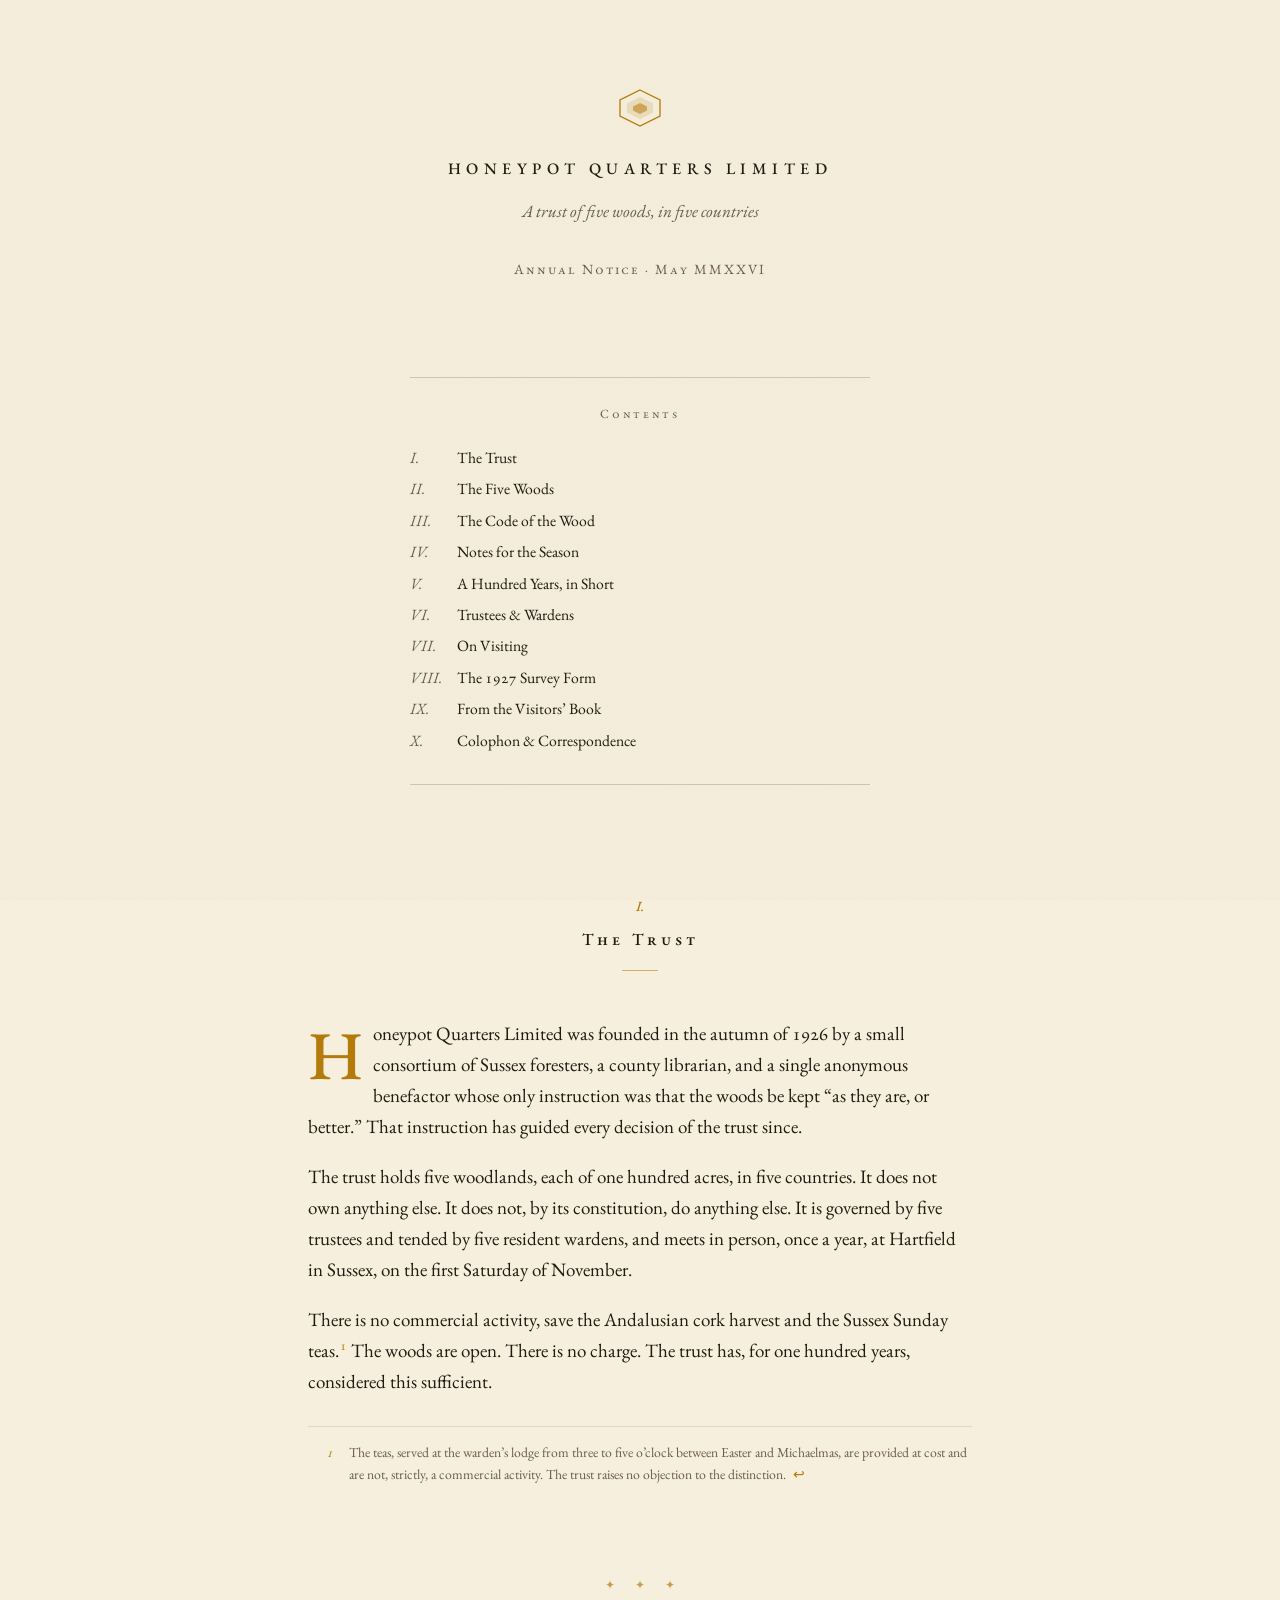
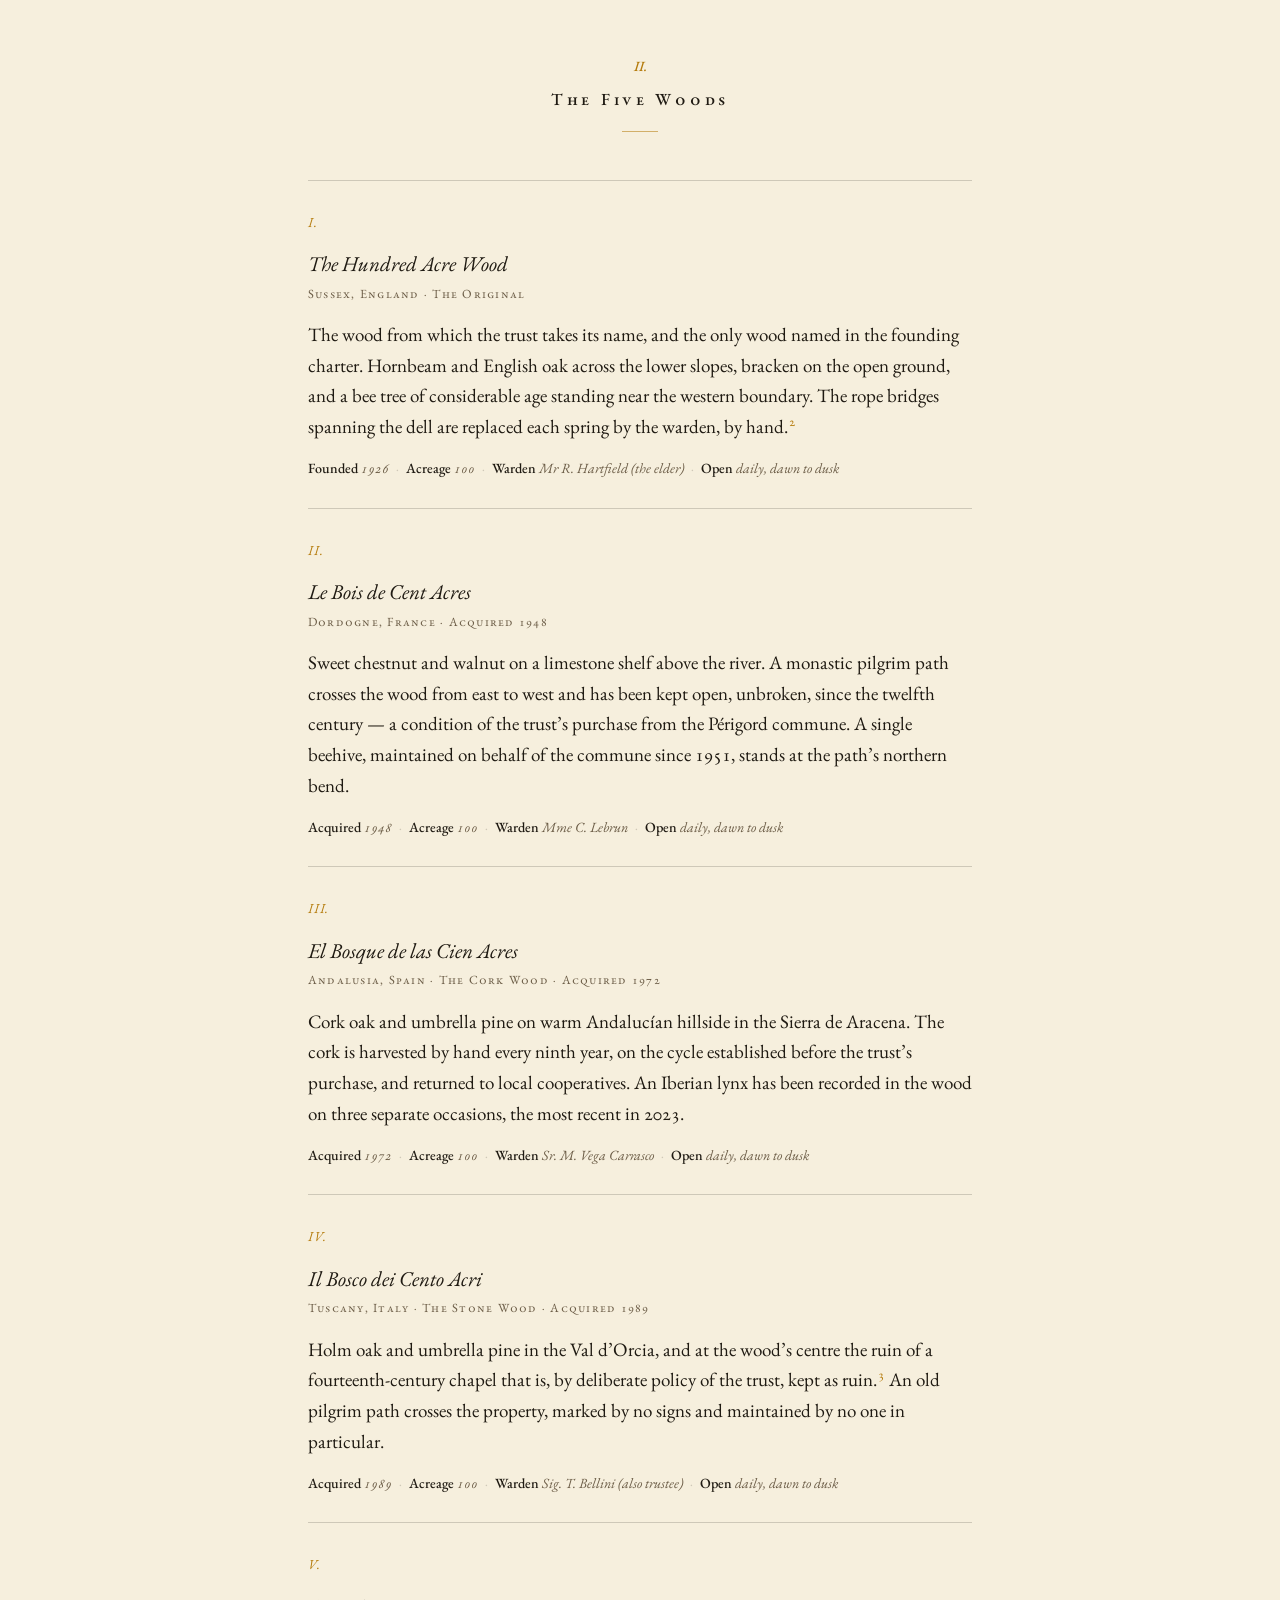
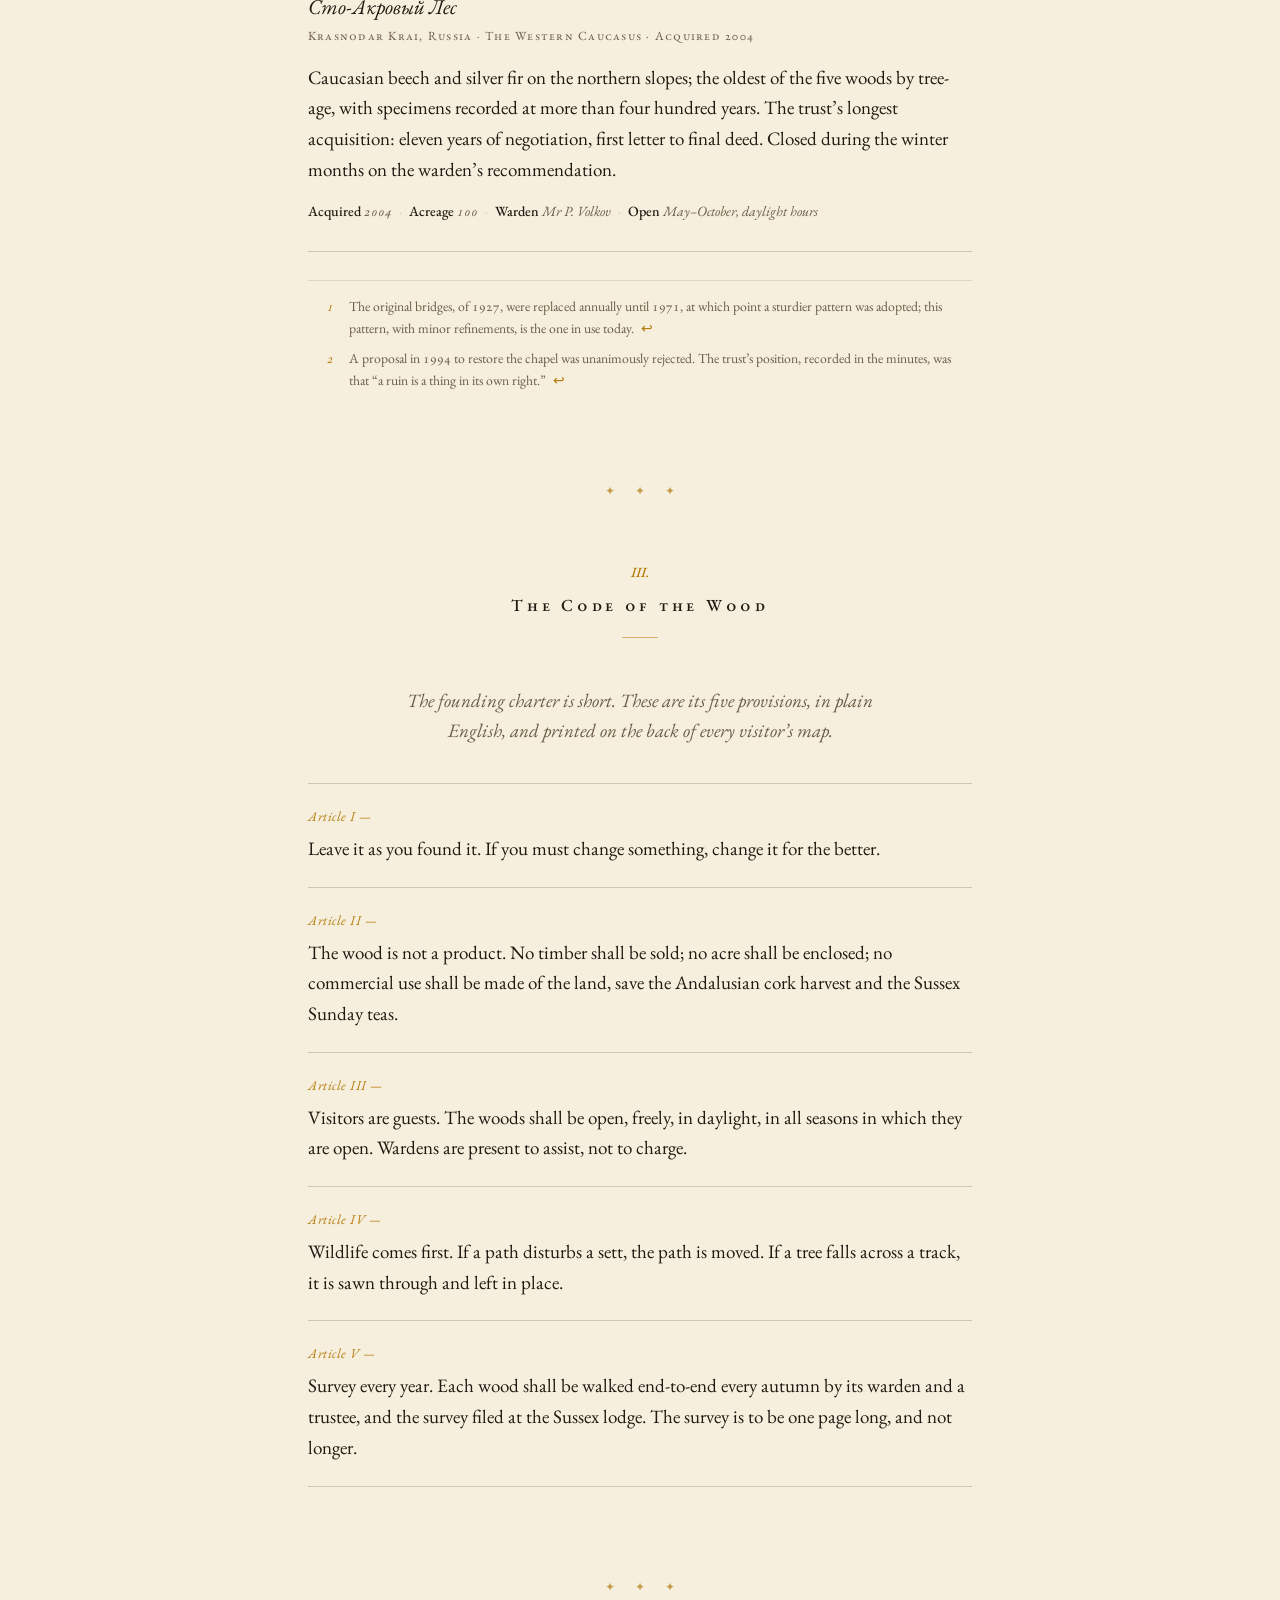
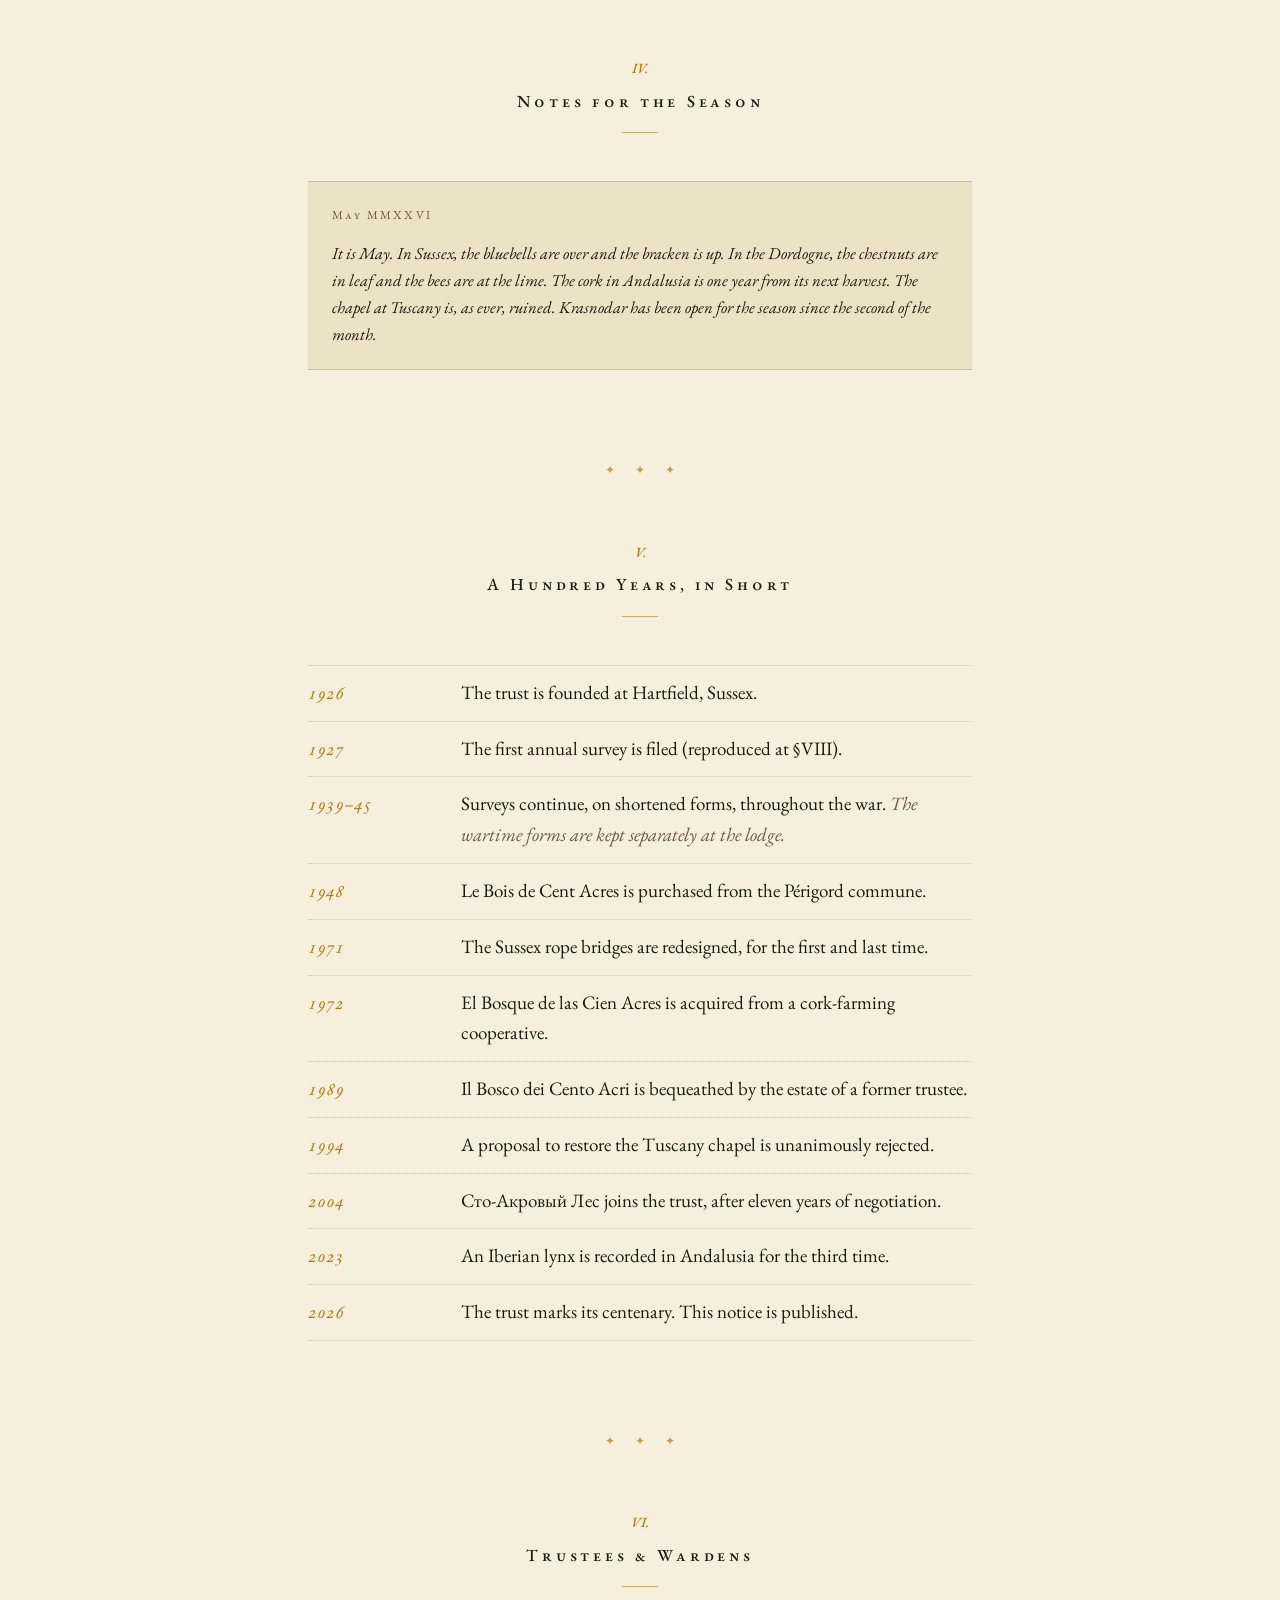
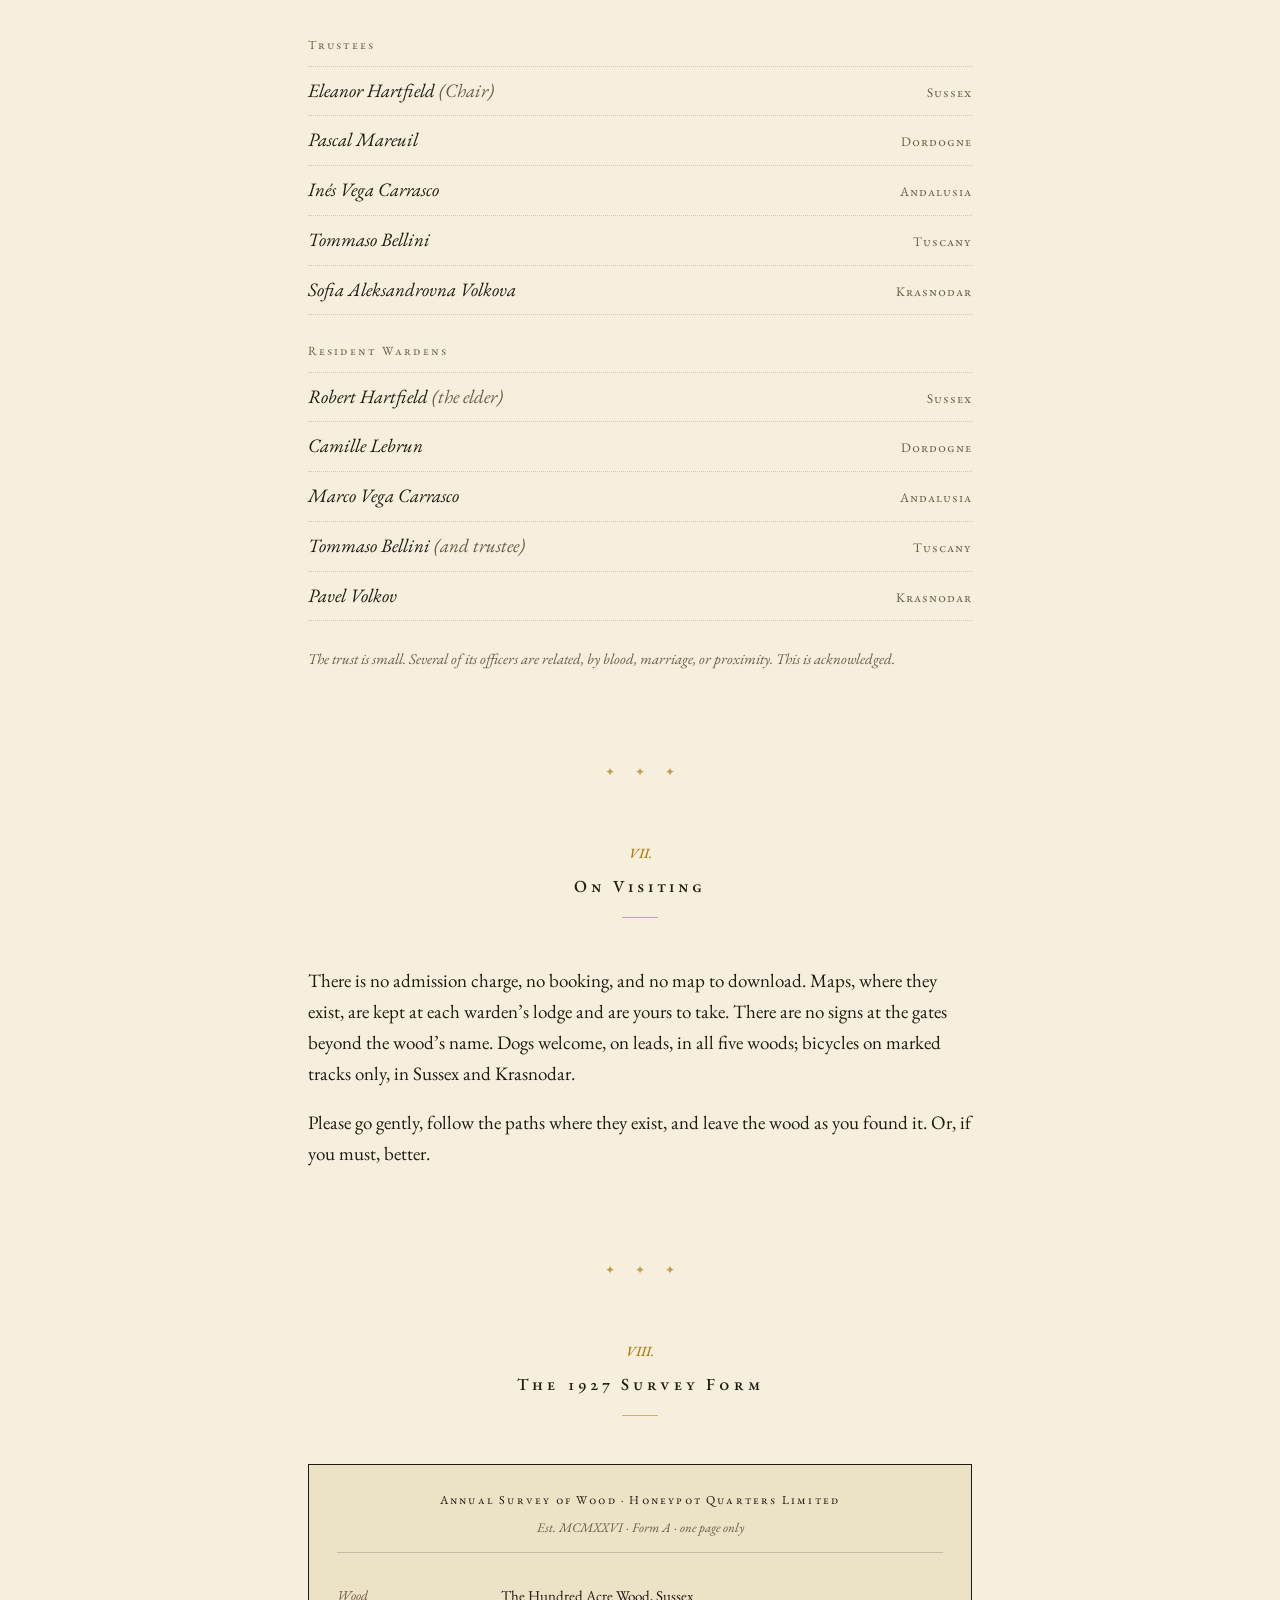
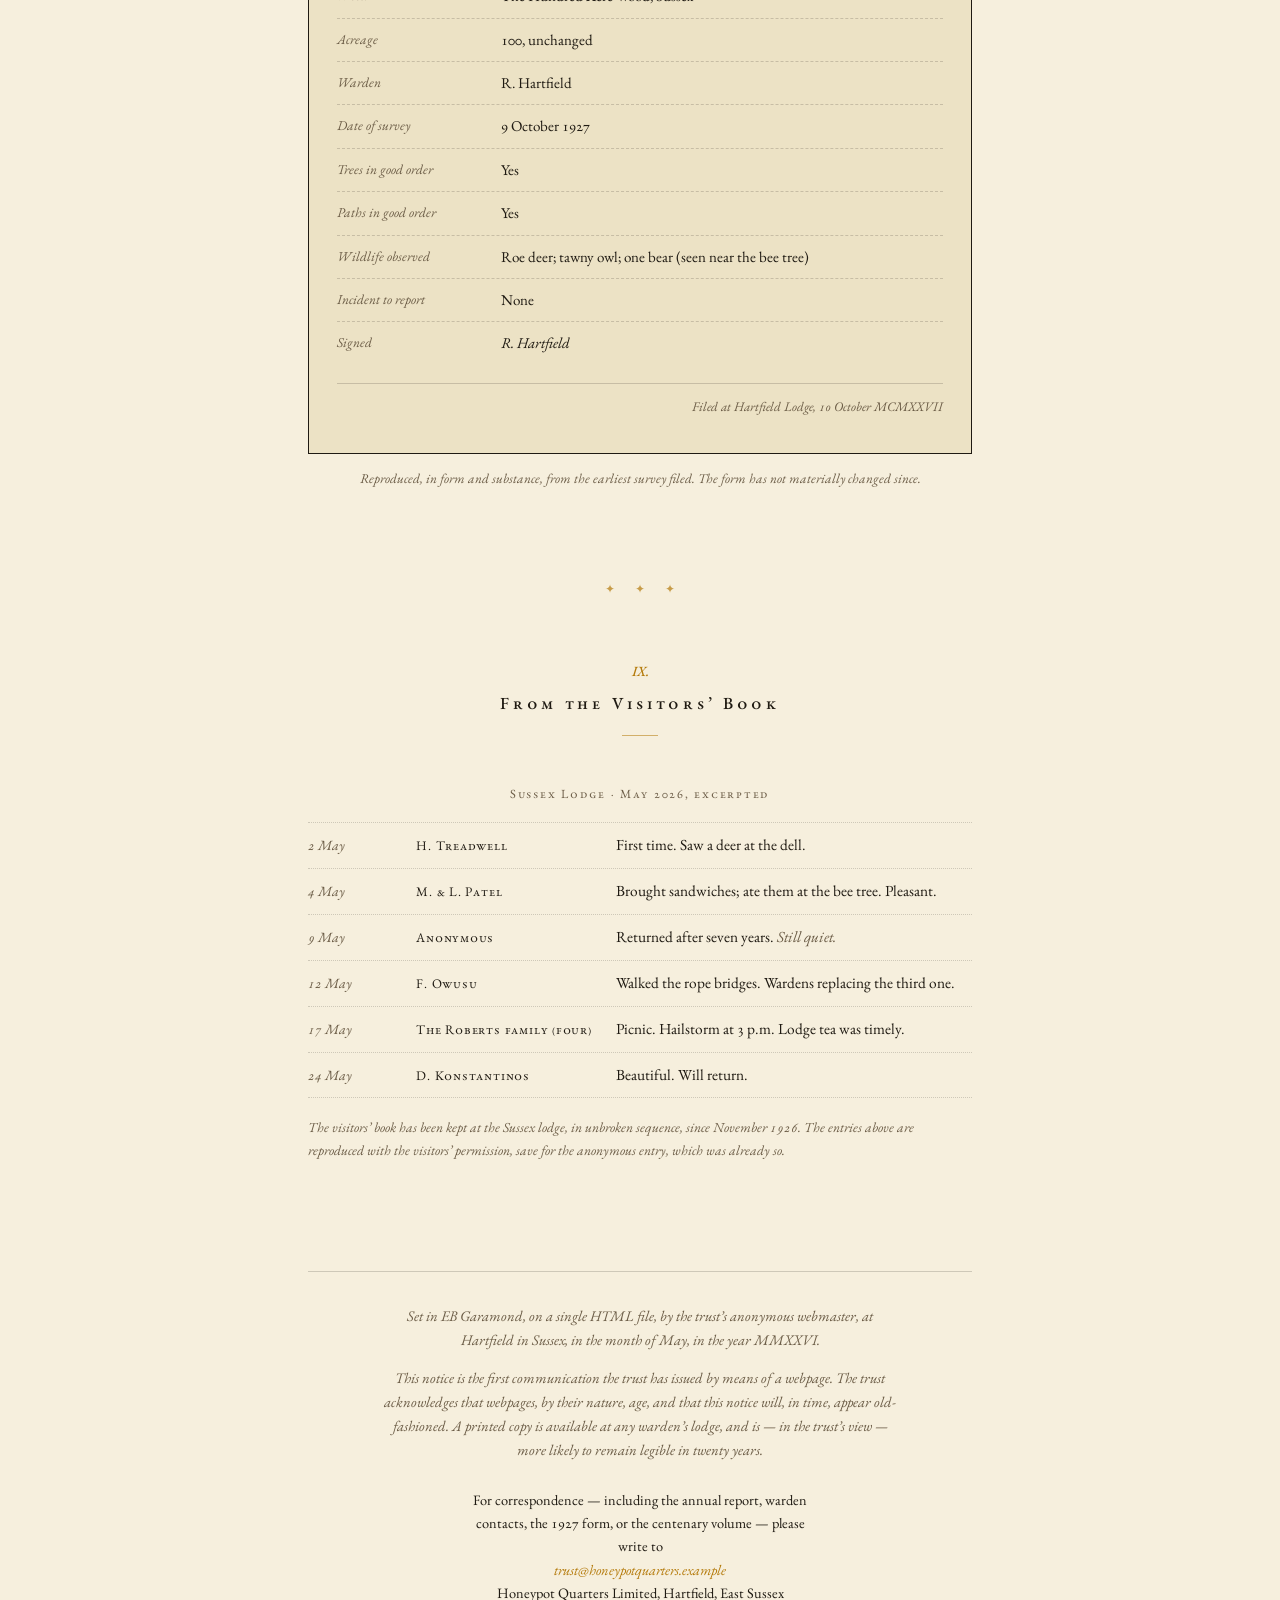
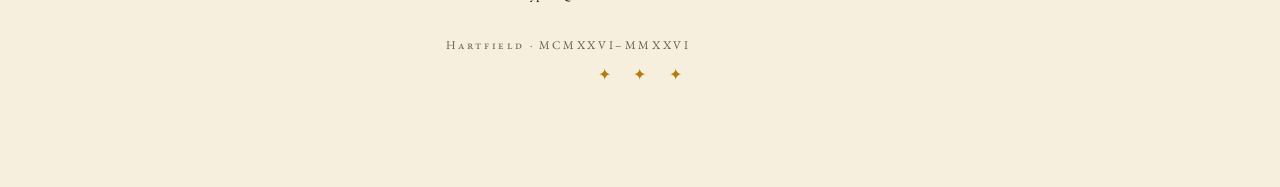
==== commit 83b12164: "Rewrite as Annual Notice of the Trust Discard the editorial-AI-slop template (hero / stat strip / CT" ====
--- a/index.html
+++ b/index.html
@@ -3,902 +3,870 @@
 <head>
   <meta charset="UTF-8">
   <meta name="viewport" content="width=device-width, initial-scale=1.0">
-  <meta name="description" content="Honeypot Quarters Limited — custodians of the Hundred Acre Woods since 1926. Preserving five woodlands across Sussex, Dordogne, Andalusia, Tuscany and Krasnodar.">
-  <title>Honeypot Quarters Limited — Custodians of the Hundred Acre Woods</title>
+  <meta name="description" content="Honeypot Quarters Limited — a trust of five Hundred Acre Woods, in five countries. Annual Notice, May MMXXVI.">
+  <title>Honeypot Quarters Limited — Annual Notice, May MMXXVI</title>
+  <link rel="icon" type="image/svg+xml" href="data:image/svg+xml;utf8,<svg xmlns='http://www.w3.org/2000/svg' viewBox='0 0 32 32'><polygon points='16,2 29,9.5 29,22.5 16,30 3,22.5 3,9.5' fill='none' stroke='%23C68B0E' stroke-width='2'/><polygon points='16,9 23,13 23,21 16,25 9,21 9,13' fill='%23C68B0E' opacity='0.25'/></svg>">
   <link rel="preconnect" href="https://fonts.googleapis.com">
   <link rel="preconnect" href="https://fonts.gstatic.com" crossorigin>
-  <link href="https://fonts.googleapis.com/css2?family=Fraunces:opsz,wght@9..144,400;9..144,500;9..144,600;9..144,700&family=EB+Garamond:ital,wght@0,400;0,500;1,400&display=swap" rel="stylesheet">
+  <link href="https://fonts.googleapis.com/css2?family=EB+Garamond:ital,wght@0,400;0,500;0,600;1,400;1,500&display=swap" rel="stylesheet">
   <style>
     :root {
-      --honey: #FFB81C;
-      --honey-deep: #EAA810;
-      --honey-dark: #B57F0C;
-      --bark: #5C3A1E;
-      --bark-deep: #2A1F14;
-      --cream: #FFF8E7;
-      --cream-soft: #FFFCF5;
-      --muted: #6B5847;
-      --rule: rgba(92, 58, 30, 0.15);
-    }
-
-    * { box-sizing: border-box; }
-
-    html { scroll-behavior: smooth; }
+      --paper:      #F6EFDD;
+      --paper-deep: #ECE2C5;
+      --ink:        #1F1A12;
+      --muted:      #6B5C46;
+      --gold:       #B47A0A;
+      --gold-soft:  #C68B0E;
+      --rule:       rgba(31, 26, 18, 0.18);
+      --rule-soft:  rgba(31, 26, 18, 0.10);
+    }
+
+    *, *::before, *::after { box-sizing: border-box; }
+
+    html {
+      scroll-behavior: smooth;
+      background: var(--paper);
+    }
 
     body {
-      font-family: 'EB Garamond', Georgia, 'Times New Roman', serif;
-      font-size: 18px;
-      line-height: 1.65;
+      font-family: 'EB Garamond', Garamond, Georgia, 'Times New Roman', serif;
+      font-size: 19px;
+      line-height: 1.62;
+      color: var(--ink);
+      background: var(--paper);
       margin: 0;
       padding: 0;
-      color: var(--bark-deep);
-      background-color: var(--cream-soft);
+      font-feature-settings: "kern", "liga", "onum", "calt";
       -webkit-font-smoothing: antialiased;
-    }
-
-    h1, h2, h3, h4 {
-      font-family: 'Fraunces', Georgia, serif;
-      font-weight: 600;
-      letter-spacing: -0.01em;
-      color: var(--bark-deep);
-      margin: 0 0 0.5em;
-    }
-
-    h2 { font-size: clamp(1.8rem, 3.5vw, 2.6rem); }
-    h3 { font-size: 1.35rem; }
-
-    p { margin: 0 0 1em; }
-
-    a { color: var(--honey-dark); text-decoration: none; }
-    a:hover { color: var(--bark); }
-
-    .container {
-      max-width: 1100px;
+      text-rendering: optimizeLegibility;
+    }
+
+    /* Faint paper grain so it doesn't feel flat */
+    body::before {
+      content: "";
+      position: fixed;
+      inset: 0;
+      pointer-events: none;
+      background-image: url("data:image/svg+xml;utf8,<svg xmlns='http://www.w3.org/2000/svg' width='160' height='160'><filter id='n'><feTurbulence type='fractalNoise' baseFrequency='0.85' numOctaves='2' stitchTiles='stitch'/><feColorMatrix values='0 0 0 0 0.12 0 0 0 0 0.10 0 0 0 0 0.07 0 0 0 0.06 0'/></filter><rect width='160' height='160' filter='url(%23n)'/></svg>");
+      mix-blend-mode: multiply;
+      opacity: 0.55;
+      z-index: 0;
+    }
+
+    .page {
+      max-width: 720px;
       margin: 0 auto;
-      padding: 0 24px;
-    }
-
-    /* Honeycomb pattern, used sparingly as background accent */
-    .honeycomb-bg {
-      background-image: url("data:image/svg+xml;utf8,<svg xmlns='http://www.w3.org/2000/svg' width='56' height='96' viewBox='0 0 56 96'><g fill='none' stroke='%23B57F0C' stroke-opacity='0.08' stroke-width='1.2'><polygon points='28,2 54,17 54,47 28,62 2,47 2,17'/><polygon points='28,50 54,65 54,95 28,110 2,95 2,65'/></g></svg>");
-      background-size: 56px 96px;
-    }
-
-    /* ====== NAV ====== */
-    .nav {
-      position: sticky;
-      top: 0;
-      z-index: 50;
-      background: rgba(255, 252, 245, 0.92);
-      backdrop-filter: saturate(140%) blur(8px);
+      padding: 88px 28px 100px;
+      position: relative;
+      z-index: 1;
+    }
+
+    a {
+      color: var(--gold);
+      text-decoration: none;
       border-bottom: 1px solid transparent;
-      transition: border-color 0.2s ease, box-shadow 0.2s ease;
-    }
-    .nav.is-scrolled {
-      border-bottom-color: var(--rule);
-      box-shadow: 0 4px 18px rgba(92, 58, 30, 0.04);
-    }
-    .nav-inner {
-      display: flex;
-      align-items: center;
-      justify-content: space-between;
-      padding: 16px 24px;
-      max-width: 1100px;
-      margin: 0 auto;
-    }
-    .brand {
-      display: flex;
-      align-items: center;
-      gap: 10px;
-      font-family: 'Fraunces', serif;
-      font-weight: 600;
-      font-size: 1.05rem;
-      color: var(--bark-deep);
-    }
-    .brand-mark {
-      width: 28px; height: 28px;
-      display: inline-block;
-    }
-    .nav-links {
-      display: flex;
-      gap: 28px;
+      transition: border-color 0.2s ease;
+    }
+    a:hover { border-bottom-color: var(--gold); }
+
+    p { margin: 0 0 1.05em; hyphens: auto; -webkit-hyphens: auto; }
+
+    em, i { font-style: italic; }
+
+    ::selection { background: var(--gold); color: var(--paper); }
+
+    /* ====== TITLE BLOCK ====== */
+    .title-block {
+      text-align: center;
+      margin-bottom: 96px;
+    }
+    .title-mark {
+      display: block;
+      margin: 0 auto 28px;
+    }
+    .trust-name {
+      font-weight: 500;
+      font-size: 1rem;
+      letter-spacing: 0.34em;
+      text-transform: uppercase;
+      margin: 0 0 16px;
+      color: var(--ink);
+    }
+    .trust-tag {
+      font-style: italic;
+      color: var(--muted);
+      font-size: 1.08rem;
+      margin: 0 0 32px;
+    }
+    .annual-notice {
+      font-variant: small-caps;
+      letter-spacing: 0.14em;
+      font-size: 0.88rem;
+      color: var(--muted);
+      margin: 0;
+    }
+
+    /* ====== CONTENTS ====== */
+    .contents {
+      max-width: 460px;
+      margin: 0 auto 110px;
+      padding: 26px 0 28px;
+      border-top: 1px solid var(--rule);
+      border-bottom: 1px solid var(--rule);
+    }
+    .contents-title {
+      text-align: center;
+      font-variant: small-caps;
+      letter-spacing: 0.22em;
+      font-size: 0.78rem;
+      color: var(--muted);
+      margin: 0 0 18px;
+    }
+    .contents ol {
       list-style: none;
-      margin: 0;
       padding: 0;
-    }
-    .nav-links a {
-      color: var(--bark);
+      margin: 0;
       font-size: 0.98rem;
-      letter-spacing: 0.01em;
+    }
+    .contents li {
+      padding: 3px 0;
+    }
+    .contents a {
+      color: var(--ink);
+      display: grid;
+      grid-template-columns: 3em 1fr;
+      align-items: baseline;
+      border-bottom: none;
+    }
+    .contents .num {
+      color: var(--muted);
+      font-style: italic;
+    }
+    .contents a:hover .text { color: var(--gold); }
+
+    /* ====== SECTIONS ====== */
+    section { margin-bottom: 84px; position: relative; }
+
+    .section-title {
+      text-align: center;
+      font-weight: 500;
+      font-size: 1.06rem;
+      font-variant: small-caps;
+      letter-spacing: 0.22em;
+      color: var(--ink);
+      margin: 0 0 48px;
+      padding-bottom: 18px;
       position: relative;
-      padding: 4px 0;
-    }
-    .nav-links a::after {
+    }
+    .section-title .num {
+      display: block;
+      font-style: italic;
+      font-variant: normal;
+      letter-spacing: 0;
+      color: var(--gold);
+      font-size: 0.88rem;
+      margin-bottom: 8px;
+      text-transform: none;
+    }
+    .section-title::after {
       content: "";
       position: absolute;
-      left: 0; right: 0; bottom: -2px;
-      height: 1.5px;
-      background: var(--honey-deep);
-      transform: scaleX(0);
-      transform-origin: left;
-      transition: transform 0.25s ease;
-    }
-    .nav-links a:hover::after { transform: scaleX(1); }
-
-    .nav-toggle {
-      display: none;
-      background: none;
-      border: 1px solid var(--rule);
-      border-radius: 6px;
-      padding: 8px 10px;
-      cursor: pointer;
-      color: var(--bark);
-    }
-
-    @media (max-width: 760px) {
-      .nav-links {
-        position: absolute;
-        top: 100%; left: 0; right: 0;
-        background: var(--cream-soft);
-        flex-direction: column;
-        gap: 0;
-        padding: 8px 0;
-        border-bottom: 1px solid var(--rule);
-        display: none;
+      left: 50%;
+      bottom: 0;
+      transform: translateX(-50%);
+      width: 36px;
+      height: 1px;
+      background: var(--gold);
+      opacity: 0.55;
+    }
+
+    h3 {
+      font-family: inherit;
+      font-weight: 500;
+      font-style: italic;
+      font-size: 1.06rem;
+      margin: 26px 0 6px;
+      color: var(--ink);
+    }
+
+    /* Drop cap on the very first paragraph of the document */
+    .dropcap::first-letter {
+      font-weight: 500;
+      float: left;
+      font-size: 3.6em;
+      line-height: 0.88;
+      padding: 6px 10px 0 0;
+      color: var(--gold);
+    }
+
+    /* ====== FOOTNOTES ====== */
+    sup.fn {
+      font-size: 0.7em;
+      vertical-align: super;
+      line-height: 0;
+    }
+    sup.fn a {
+      color: var(--gold);
+      border-bottom: none;
+      padding: 0 1px;
+    }
+    ol.footnotes {
+      margin: 28px 0 0;
+      padding-left: 1.4em;
+      border-top: 1px solid var(--rule-soft);
+      padding-top: 14px;
+      font-size: 0.86rem;
+      color: var(--muted);
+      counter-reset: fnc;
+      list-style: none;
+    }
+    ol.footnotes li {
+      counter-increment: fnc;
+      margin-bottom: 0.55em;
+      position: relative;
+      padding-left: 1.6em;
+    }
+    ol.footnotes li::before {
+      content: counter(fnc);
+      position: absolute;
+      left: 0;
+      top: 0;
+      font-style: italic;
+      color: var(--gold);
+    }
+    ol.footnotes a.back {
+      color: var(--gold);
+      border-bottom: none;
+      padding-left: 4px;
+    }
+    :target {
+      background: rgba(180, 122, 10, 0.10);
+      transition: background 0.6s ease;
+    }
+
+    /* ====== I. THE TRUST ====== */
+    .trust-prose { margin-bottom: 0; }
+
+    /* ====== II. WOODS ====== */
+    .woods {
+      list-style: none;
+      padding: 0;
+      margin: 0;
+      counter-reset: wood;
+    }
+    .wood {
+      counter-increment: wood;
+      padding: 30px 0 28px;
+      border-top: 1px solid var(--rule);
+    }
+    .wood:last-child { border-bottom: 1px solid var(--rule); }
+    .wood-number {
+      font-style: italic;
+      color: var(--gold);
+      font-size: 0.86rem;
+      letter-spacing: 0.06em;
+    }
+    .wood-number::before { content: counter(wood, upper-roman) ". "; }
+    .wood-name {
+      font-size: 1.32rem;
+      font-style: italic;
+      margin: 4px 0 2px;
+      font-weight: 400;
+      color: var(--ink);
+    }
+    .wood-english {
+      font-variant: small-caps;
+      letter-spacing: 0.1em;
+      font-size: 0.78rem;
+      color: var(--muted);
+      margin: 0 0 16px;
+    }
+    .wood-prose { margin-bottom: 14px; }
+    .wood-meta {
+      font-size: 0.88rem;
+      color: var(--muted);
+      font-style: italic;
+      margin: 0;
+    }
+    .wood-meta strong {
+      font-style: normal;
+      font-weight: 500;
+      color: var(--ink);
+    }
+    .wood-meta-sep::before {
+      content: " · ";
+      color: var(--rule);
+      font-style: normal;
+      padding: 0 4px;
+    }
+
+    /* ====== III. ARTICLES ====== */
+    .articles {
+      list-style: none;
+      padding: 0;
+      margin: 0;
+      counter-reset: article;
+    }
+    .article {
+      counter-increment: article;
+      padding: 22px 0;
+      border-top: 1px solid var(--rule);
+    }
+    .article:last-child { border-bottom: 1px solid var(--rule); }
+    .article-label {
+      font-style: italic;
+      font-size: 0.84rem;
+      color: var(--gold);
+      letter-spacing: 0.04em;
+      margin-bottom: 6px;
+      display: block;
+    }
+    .article-label::before { content: "Article " counter(article, upper-roman) " — "; }
+    .article p { margin: 0; }
+
+    /* ====== IV. SEASON ====== */
+    .season {
+      border-top: 1px solid var(--rule);
+      border-bottom: 1px solid var(--rule);
+      padding: 24px 24px 22px;
+      background: var(--paper-deep);
+      position: relative;
+    }
+    .season-stamp {
+      display: block;
+      font-variant: small-caps;
+      letter-spacing: 0.18em;
+      font-size: 0.76rem;
+      color: var(--muted);
+      margin-bottom: 14px;
+    }
+    .season p {
+      font-style: italic;
+      color: var(--ink);
+      margin: 0;
+      font-size: 1.04rem;
+    }
+
+    /* ====== V. HERITAGE ROLL ====== */
+    .roll {
+      list-style: none;
+      padding: 0;
+      margin: 0;
+      font-variant-numeric: lining-nums;
+    }
+    .roll li {
+      display: grid;
+      grid-template-columns: 7em 1fr;
+      padding: 12px 0;
+      border-top: 1px dotted var(--rule);
+      gap: 20px;
+      align-items: baseline;
+    }
+    .roll li:last-child { border-bottom: 1px dotted var(--rule); }
+    .roll .year {
+      font-style: italic;
+      color: var(--gold);
+    }
+    .roll .desc { margin: 0; }
+    .roll .desc em { color: var(--muted); }
+
+    /* ====== VI. TRUSTEES ====== */
+    .roster-group {
+      margin-bottom: 26px;
+    }
+    .roster-group:last-child { margin-bottom: 0; }
+    .roster-head {
+      font-variant: small-caps;
+      letter-spacing: 0.16em;
+      font-size: 0.78rem;
+      color: var(--muted);
+      margin: 0 0 10px;
+    }
+    .roster {
+      list-style: none;
+      padding: 0;
+      margin: 0;
+    }
+    .roster li {
+      padding: 9px 0;
+      display: grid;
+      grid-template-columns: 1fr auto;
+      gap: 16px;
+      align-items: baseline;
+      border-top: 1px dotted var(--rule);
+    }
+    .roster li:last-child { border-bottom: 1px dotted var(--rule); }
+    .roster .name { font-style: italic; }
+    .roster .place {
+      font-variant: small-caps;
+      letter-spacing: 0.08em;
+      font-size: 0.82rem;
+      color: var(--muted);
+    }
+    .roster-note {
+      margin-top: 20px;
+      font-style: italic;
+      color: var(--muted);
+      font-size: 0.94rem;
+    }
+
+    /* ====== VII. VISITING ====== */
+    .visiting p { margin-bottom: 0; }
+
+    /* ====== VIII. SURVEY FORM ====== */
+    .form-block {
+      border: 1px solid var(--ink);
+      padding: 26px 28px 22px;
+      background: var(--paper-deep);
+      margin: 4px 0 14px;
+      font-size: 0.94rem;
+    }
+    .form-head {
+      text-align: center;
+      font-variant: small-caps;
+      letter-spacing: 0.18em;
+      font-size: 0.76rem;
+      margin: 0 0 6px;
+      color: var(--ink);
+    }
+    .form-est {
+      text-align: center;
+      font-style: italic;
+      font-size: 0.82rem;
+      color: var(--muted);
+      margin: 0 0 22px;
+      padding-bottom: 14px;
+      border-bottom: 1px solid var(--rule);
+    }
+    .form-field {
+      display: grid;
+      grid-template-columns: 10em 1fr;
+      gap: 14px;
+      padding: 9px 0;
+      border-bottom: 1px dashed var(--rule);
+    }
+    .form-field:last-of-type { border-bottom: none; }
+    .form-field .label {
+      font-style: italic;
+      color: var(--muted);
+      font-size: 0.85rem;
+    }
+    .form-field .value { color: var(--ink); }
+    .form-stamp {
+      margin-top: 18px;
+      padding-top: 12px;
+      border-top: 1px solid var(--rule);
+      text-align: right;
+      font-style: italic;
+      color: var(--muted);
+      font-size: 0.82rem;
+    }
+    .form-caption {
+      font-size: 0.84rem;
+      color: var(--muted);
+      font-style: italic;
+      text-align: center;
+      margin: 0;
+    }
+    @media (max-width: 540px) {
+      .form-field { grid-template-columns: 1fr; gap: 2px; }
+    }
+
+    /* ====== IX. VISITORS' BOOK ====== */
+    .visitors-head {
+      font-variant: small-caps;
+      letter-spacing: 0.14em;
+      font-size: 0.78rem;
+      color: var(--muted);
+      text-align: center;
+      margin: 0 0 18px;
+    }
+    .visitors {
+      list-style: none;
+      padding: 0;
+      margin: 0;
+      font-size: 0.96rem;
+    }
+    .visitors li {
+      padding: 10px 0;
+      border-top: 1px dotted var(--rule);
+      display: grid;
+      grid-template-columns: 6em 12em 1fr;
+      gap: 16px;
+      align-items: baseline;
+    }
+    .visitors li:last-child { border-bottom: 1px dotted var(--rule); }
+    .v-date { font-style: italic; color: var(--muted); font-size: 0.88rem; }
+    .v-name { font-variant: small-caps; letter-spacing: 0.06em; font-size: 0.82rem; }
+    .v-note { color: var(--ink); }
+    .v-note em { color: var(--muted); }
+    @media (max-width: 620px) {
+      .visitors li { grid-template-columns: 1fr; gap: 3px; padding: 14px 0; }
+      .v-date, .v-name { font-size: 0.82rem; }
+    }
+    .visitors-note {
+      margin: 18px 0 0;
+      font-size: 0.86rem;
+      font-style: italic;
+      color: var(--muted);
+    }
+
+    /* ====== X. COLOPHON ====== */
+    .colophon {
+      margin-top: 110px;
+      padding-top: 32px;
+      border-top: 1px solid var(--rule);
+      font-size: 0.92rem;
+      color: var(--muted);
+      text-align: center;
+    }
+    .colophon p {
+      margin: 0 auto 1em;
+      max-width: 520px;
+      font-style: italic;
+    }
+    .colophon .corr {
+      margin: 26px auto 0;
+      font-style: normal;
+      font-size: 0.9rem;
+      color: var(--ink);
+      max-width: 360px;
+    }
+    .colophon .corr a {
+      font-style: italic;
+    }
+    .colophon .imprint {
+      margin: 32px 0 0;
+      font-style: normal;
+      font-variant: small-caps;
+      letter-spacing: 0.22em;
+      font-size: 0.74rem;
+      color: var(--muted);
+    }
+    .colophon .ornament-end {
+      display: block;
+      text-align: center;
+      color: var(--gold);
+      margin: 6px auto 0;
+      font-size: 1rem;
+      letter-spacing: 0.6em;
+      padding-left: 0.6em;
+    }
+
+    /* Section break ornament (decorative ✦) */
+    .section-rule {
+      text-align: center;
+      color: var(--gold);
+      letter-spacing: 0.7em;
+      padding-left: 0.7em;
+      font-size: 0.78rem;
+      margin: 90px 0 60px;
+      opacity: 0.7;
+    }
+
+    /* ====== PRINT ====== */
+    @media print {
+      :root {
+        --paper: #fff;
+        --paper-deep: #fff;
+        --ink: #000;
+        --muted: #333;
+        --gold: #000;
+        --gold-soft: #000;
+        --rule: rgba(0,0,0,0.4);
+        --rule-soft: rgba(0,0,0,0.2);
       }
-      .nav-links.is-open { display: flex; }
-      .nav-links li { border-top: 1px solid var(--rule); }
-      .nav-links a { display: block; padding: 14px 24px; }
-      .nav-toggle { display: inline-flex; }
-    }
-
-    /* ====== HERO ====== */
-    .hero {
-      position: relative;
-      padding: 110px 0 120px;
-      overflow: hidden;
-      background:
-        radial-gradient(ellipse 80% 60% at 50% 0%, rgba(255, 184, 28, 0.18), transparent 70%),
-        linear-gradient(180deg, var(--cream) 0%, var(--cream-soft) 100%);
-    }
-    .hero::before {
-      content: "";
-      position: absolute;
-      inset: 0;
-      background-image: url("data:image/svg+xml;utf8,<svg xmlns='http://www.w3.org/2000/svg' width='56' height='96' viewBox='0 0 56 96'><g fill='none' stroke='%23B57F0C' stroke-opacity='0.07' stroke-width='1.2'><polygon points='28,2 54,17 54,47 28,62 2,47 2,17'/><polygon points='28,50 54,65 54,95 28,110 2,95 2,65'/></g></svg>");
-      background-size: 56px 96px;
-      mask-image: radial-gradient(ellipse 70% 60% at 80% 30%, black, transparent 70%);
-      pointer-events: none;
-    }
-    .hero-inner {
-      position: relative;
-      text-align: center;
-      max-width: 780px;
-      margin: 0 auto;
-      padding: 0 24px;
-    }
-    .eyebrow {
-      display: inline-block;
-      font-family: 'Fraunces', serif;
-      font-size: 0.82rem;
-      letter-spacing: 0.18em;
-      text-transform: uppercase;
-      color: var(--honey-dark);
-      padding: 6px 14px;
-      border: 1px solid var(--honey-deep);
-      border-radius: 999px;
-      margin-bottom: 28px;
-    }
-    .hero h1 {
-      font-size: clamp(2.4rem, 6vw, 4.4rem);
-      line-height: 1.05;
-      font-weight: 500;
-      margin-bottom: 22px;
-    }
-    .hero h1 em {
-      font-style: italic;
-      color: var(--honey-deep);
-    }
-    .hero-sub {
-      font-size: clamp(1.05rem, 1.6vw, 1.25rem);
-      color: var(--muted);
-      max-width: 580px;
-      margin: 0 auto 36px;
-    }
-    .cta-row {
-      display: flex;
-      gap: 14px;
-      justify-content: center;
-      flex-wrap: wrap;
-    }
-    .btn {
-      display: inline-block;
-      padding: 13px 26px;
-      border-radius: 999px;
-      font-family: 'Fraunces', serif;
-      font-size: 0.98rem;
-      font-weight: 500;
-      letter-spacing: 0.02em;
-      cursor: pointer;
-      transition: transform 0.15s ease, background 0.2s ease, color 0.2s ease;
-      border: 1px solid transparent;
-    }
-    .btn-primary {
-      background: var(--honey);
-      color: var(--bark-deep);
-    }
-    .btn-primary:hover { background: var(--honey-deep); transform: translateY(-1px); color: var(--bark-deep); }
-    .btn-ghost {
-      background: transparent;
-      color: var(--bark);
-      border-color: var(--rule);
-    }
-    .btn-ghost:hover { border-color: var(--bark); color: var(--bark-deep); }
-
-    /* ====== SECTIONS ====== */
-    section { padding: 96px 0; }
-    section.alt { background: var(--cream); }
-
-    .section-head {
-      text-align: center;
-      max-width: 680px;
-      margin: 0 auto 56px;
-    }
-    .section-head .eyebrow { margin-bottom: 18px; }
-    .section-head p {
-      color: var(--muted);
-      font-size: 1.08rem;
-    }
-
-    /* ====== STATS ====== */
-    .stats {
-      display: grid;
-      grid-template-columns: repeat(3, 1fr);
-      gap: 1px;
-      background: var(--rule);
-      border: 1px solid var(--rule);
-      border-radius: 12px;
-      overflow: hidden;
-      max-width: 820px;
-      margin: 48px auto 0;
-    }
-    .stat {
-      background: var(--cream-soft);
-      padding: 32px 20px;
-      text-align: center;
-    }
-    .stat-num {
-      font-family: 'Fraunces', serif;
-      font-size: 2.4rem;
-      font-weight: 600;
-      color: var(--honey-deep);
-      display: block;
-      line-height: 1;
-      margin-bottom: 8px;
-    }
-    .stat-label {
-      font-size: 0.92rem;
-      letter-spacing: 0.08em;
-      text-transform: uppercase;
-      color: var(--muted);
-    }
-    @media (max-width: 640px) {
-      .stats { grid-template-columns: 1fr; }
-    }
-
-    /* ====== PROPERTIES ====== */
-    .property-grid {
-      display: grid;
-      grid-template-columns: repeat(auto-fit, minmax(300px, 1fr));
-      gap: 24px;
-    }
-    .property {
-      background: var(--cream-soft);
-      border: 1px solid var(--rule);
-      border-radius: 14px;
-      overflow: hidden;
-      display: flex;
-      flex-direction: column;
-      transition: transform 0.2s ease, box-shadow 0.2s ease;
-    }
-    .property:hover {
-      transform: translateY(-3px);
-      box-shadow: 0 14px 40px rgba(92, 58, 30, 0.08);
-    }
-    .property-art {
-      height: 140px;
-      position: relative;
-      overflow: hidden;
-    }
-    .property-art svg { width: 100%; height: 100%; display: block; }
-    .property-body { padding: 24px 26px 26px; flex: 1; display: flex; flex-direction: column; }
-    .property-name-local {
-      font-family: 'Fraunces', serif;
-      font-style: italic;
-      font-size: 0.95rem;
-      color: var(--honey-dark);
-      margin-bottom: 4px;
-    }
-    .property h3 { margin-bottom: 4px; }
-    .property-location {
-      font-size: 0.9rem;
-      color: var(--muted);
-      letter-spacing: 0.06em;
-      text-transform: uppercase;
-      margin-bottom: 14px;
-    }
-    .property-desc { color: var(--bark); font-size: 1rem; margin-bottom: 18px; }
-    .property-meta {
-      margin-top: auto;
-      padding-top: 18px;
-      border-top: 1px solid var(--rule);
-      display: grid;
-      grid-template-columns: 1fr 1fr;
-      gap: 12px 18px;
-      font-size: 0.88rem;
-    }
-    .property-meta dt {
-      text-transform: uppercase;
-      letter-spacing: 0.08em;
-      color: var(--muted);
-      font-size: 0.74rem;
-      margin-bottom: 2px;
-    }
-    .property-meta dd {
-      margin: 0;
-      color: var(--bark-deep);
-      font-family: 'Fraunces', serif;
-    }
-
-    /* ====== TIMELINE ====== */
-    .timeline {
-      position: relative;
-      max-width: 720px;
-      margin: 0 auto;
-      padding-left: 28px;
-    }
-    .timeline::before {
-      content: "";
-      position: absolute;
-      left: 6px; top: 6px; bottom: 6px;
-      width: 2px;
-      background: linear-gradient(180deg, var(--honey) 0%, var(--honey-dark) 100%);
-      border-radius: 2px;
-    }
-    .timeline-item {
-      position: relative;
-      padding: 0 0 36px 28px;
-    }
-    .timeline-item:last-child { padding-bottom: 0; }
-    .timeline-item::before {
-      content: "";
-      position: absolute;
-      left: -6px; top: 8px;
-      width: 14px; height: 14px;
-      border-radius: 50%;
-      background: var(--honey);
-      border: 2px solid var(--cream);
-      box-shadow: 0 0 0 2px var(--honey-dark);
-    }
-    .timeline-year {
-      font-family: 'Fraunces', serif;
-      font-weight: 600;
-      color: var(--honey-dark);
-      font-size: 1.1rem;
-      letter-spacing: 0.04em;
-      display: block;
-      margin-bottom: 4px;
-    }
-    .timeline-item h3 { margin-bottom: 6px; font-size: 1.15rem; }
-    .timeline-item p { color: var(--bark); margin: 0; }
-
-    /* ====== CODE OF THE WOOD ====== */
-    .principles {
-      display: grid;
-      grid-template-columns: repeat(auto-fit, minmax(240px, 1fr));
-      gap: 24px;
-      counter-reset: principle;
-    }
-    .principle {
-      counter-increment: principle;
-      padding: 28px 24px;
-      background: var(--cream-soft);
-      border: 1px solid var(--rule);
-      border-radius: 12px;
-      position: relative;
-    }
-    .principle::before {
-      content: counter(principle, decimal-leading-zero);
-      font-family: 'Fraunces', serif;
-      font-size: 0.8rem;
-      letter-spacing: 0.12em;
-      color: var(--honey-dark);
-      display: block;
-      margin-bottom: 10px;
-    }
-    .principle h3 { font-size: 1.1rem; margin-bottom: 8px; }
-    .principle p { color: var(--muted); font-size: 0.98rem; margin: 0; }
-
-    /* ====== TRUSTEES ====== */
-    .trustees {
-      display: grid;
-      grid-template-columns: repeat(auto-fit, minmax(220px, 1fr));
-      gap: 18px;
-      max-width: 880px;
-      margin: 0 auto;
-    }
-    .trustee {
-      padding: 22px;
-      text-align: center;
-      border: 1px solid var(--rule);
-      border-radius: 12px;
-      background: var(--cream-soft);
-    }
-    .trustee-name {
-      font-family: 'Fraunces', serif;
-      font-size: 1.08rem;
-      font-weight: 600;
-      color: var(--bark-deep);
-      margin-bottom: 4px;
-    }
-    .trustee-role {
-      font-size: 0.88rem;
-      color: var(--muted);
-      letter-spacing: 0.04em;
-    }
-
-    /* ====== VISIT ====== */
-    .visit-card {
-      max-width: 720px;
-      margin: 0 auto;
-      padding: 44px 40px;
-      background: var(--cream-soft);
-      border: 1px solid var(--rule);
-      border-radius: 16px;
-      text-align: center;
-    }
-    .visit-card p { color: var(--muted); }
-    .visit-card .btn { margin-top: 8px; }
-
-    /* ====== FOOTER ====== */
-    footer {
-      background: var(--bark-deep);
-      color: rgba(255, 252, 245, 0.85);
-      padding: 56px 0 32px;
-      font-size: 0.92rem;
-    }
-    .footer-grid {
-      display: grid;
-      grid-template-columns: 1.4fr 1fr 1fr;
-      gap: 40px;
-      margin-bottom: 36px;
-    }
-    @media (max-width: 700px) {
-      .footer-grid { grid-template-columns: 1fr; gap: 28px; }
-    }
-    footer h4 {
-      color: var(--honey);
-      font-size: 0.78rem;
-      letter-spacing: 0.14em;
-      text-transform: uppercase;
-      margin-bottom: 14px;
-    }
-    footer ul { list-style: none; padding: 0; margin: 0; }
-    footer ul li { margin-bottom: 8px; }
-    footer a { color: rgba(255, 252, 245, 0.85); }
-    footer a:hover { color: var(--honey); }
-    .footer-brand {
-      font-family: 'Fraunces', serif;
-      font-size: 1.2rem;
-      color: var(--cream-soft);
-      display: flex;
-      align-items: center;
-      gap: 10px;
-      margin-bottom: 12px;
-    }
-    .footer-note {
-      max-width: 360px;
-      color: rgba(255, 252, 245, 0.6);
-      font-size: 0.88rem;
-      margin: 0;
-    }
-    .footer-bottom {
-      border-top: 1px solid rgba(255, 252, 245, 0.12);
-      padding-top: 22px;
-      display: flex;
-      justify-content: space-between;
-      align-items: center;
-      flex-wrap: wrap;
-      gap: 10px;
-      color: rgba(255, 252, 245, 0.5);
-      font-size: 0.82rem;
-    }
+      body::before { display: none; }
+      body { font-size: 11pt; }
+      .page { padding: 0; max-width: 100%; }
+      a { color: #000; border-bottom: none; }
+      section { page-break-inside: avoid; }
+      .section-title::after { background: #000; }
+    }
+
+    /* ====== RESPONSIVE: tighten margins on small screens ====== */
+    @media (max-width: 540px) {
+      body { font-size: 17.5px; }
+      .page { padding: 56px 22px 80px; }
+      .title-block { margin-bottom: 64px; }
+      .contents { margin-bottom: 72px; }
+      .section-rule { margin: 60px 0 40px; }
+      .dropcap::first-letter { font-size: 3em; }
+    }
+
   </style>
 </head>
 <body>
 
-  <!-- ===== NAV ===== -->
-  <header class="nav" id="nav">
-    <div class="nav-inner">
-      <a href="#top" class="brand" aria-label="Honeypot Quarters home">
-        <svg class="brand-mark" viewBox="0 0 32 32" aria-hidden="true">
-          <polygon points="16,2 29,9.5 29,22.5 16,30 3,22.5 3,9.5" fill="#FFB81C" stroke="#B57F0C" stroke-width="1.2"/>
-          <polygon points="16,9 23,13 23,21 16,25 9,21 9,13" fill="#FFFCF5" stroke="#B57F0C" stroke-width="0.8"/>
-        </svg>
-        Honeypot Quarters
-      </a>
-      <button class="nav-toggle" id="nav-toggle" aria-expanded="false" aria-controls="nav-links">Menu</button>
-      <ul class="nav-links" id="nav-links">
-        <li><a href="#woods">Our Woods</a></li>
-        <li><a href="#heritage">Heritage</a></li>
-        <li><a href="#code">The Code</a></li>
-        <li><a href="#trustees">Trustees</a></li>
-        <li><a href="#visit">Visit</a></li>
-      </ul>
-    </div>
-  </header>
-
-  <main id="top">
-
-    <!-- ===== HERO ===== -->
-    <section class="hero">
-      <div class="hero-inner">
-        <span class="eyebrow">Est. 1926 &nbsp;·&nbsp; A Centenary Year</span>
-        <h1>Custodians of the <em>Hundred Acre Woods.</em></h1>
-        <p class="hero-sub">Honeypot Quarters Limited has, for one hundred years, kept five woodlands in trust — from the South Downs to the Caucasus — so that each may remain quiet, wild, and open to those who go gently.</p>
-        <div class="cta-row">
-          <a href="#woods" class="btn btn-primary">Visit Our Woods</a>
-          <a href="#heritage" class="btn btn-ghost">Our Story</a>
-        </div>
-        <div class="stats">
-          <div class="stat">
-            <span class="stat-num">5</span>
-            <span class="stat-label">Woodlands</span>
-          </div>
-          <div class="stat">
-            <span class="stat-num">500</span>
-            <span class="stat-label">Acres in Trust</span>
-          </div>
-          <div class="stat">
-            <span class="stat-num">100</span>
-            <span class="stat-label">Years of Stewardship</span>
-          </div>
-        </div>
+  <article class="page">
+
+    <header class="title-block">
+      <svg class="title-mark" width="46" height="40" viewBox="0 0 46 40" aria-hidden="true">
+        <polygon points="23,2 43,12 43,28 23,38 3,28 3,12" fill="none" stroke="#B47A0A" stroke-width="1.3"/>
+        <polygon points="23,9 36,15.5 36,24.5 23,31 10,24.5 10,15.5" fill="#B47A0A" opacity="0.16"/>
+        <polygon points="23,15 30,18.5 30,22.5 23,26 16,22.5 16,18.5" fill="#B47A0A" opacity="0.55"/>
+      </svg>
+      <h1 class="trust-name">Honeypot Quarters Limited</h1>
+      <p class="trust-tag">A trust of five woods, in five countries</p>
+      <p class="annual-notice">Annual Notice &middot; May MMXXVI</p>
+    </header>
+
+    <nav class="contents" aria-label="Contents">
+      <p class="contents-title">Contents</p>
+      <ol>
+        <li><a href="#trust"><span class="num">I.</span><span class="text">The Trust</span></a></li>
+        <li><a href="#woods"><span class="num">II.</span><span class="text">The Five Woods</span></a></li>
+        <li><a href="#code"><span class="num">III.</span><span class="text">The Code of the Wood</span></a></li>
+        <li><a href="#season"><span class="num">IV.</span><span class="text">Notes for the Season</span></a></li>
+        <li><a href="#heritage"><span class="num">V.</span><span class="text">A Hundred Years, in Short</span></a></li>
+        <li><a href="#roster"><span class="num">VI.</span><span class="text">Trustees &amp; Wardens</span></a></li>
+        <li><a href="#visiting"><span class="num">VII.</span><span class="text">On Visiting</span></a></li>
+        <li><a href="#form"><span class="num">VIII.</span><span class="text">The 1927 Survey Form</span></a></li>
+        <li><a href="#book"><span class="num">IX.</span><span class="text">From the Visitors&rsquo; Book</span></a></li>
+        <li><a href="#colophon"><span class="num">X.</span><span class="text">Colophon &amp; Correspondence</span></a></li>
+      </ol>
+    </nav>
+
+    <!-- ====== I. THE TRUST ====== -->
+    <section id="trust">
+      <h2 class="section-title"><span class="num">I.</span>The Trust</h2>
+
+      <p class="dropcap">Honeypot Quarters Limited was founded in the autumn of 1926 by a small consortium of Sussex foresters, a county librarian, and a single anonymous benefactor whose only instruction was that the woods be kept &ldquo;as they are, or better.&rdquo; That instruction has guided every decision of the trust since.</p>
+
+      <p>The trust holds five woodlands, each of one hundred acres, in five countries. It does not own anything else. It does not, by its constitution, do anything else. It is governed by five trustees and tended by five resident wardens, and meets in person, once a year, at Hartfield in Sussex, on the first Saturday of November.</p>
+
+      <p>There is no commercial activity, save the Andalusian cork harvest and the Sussex Sunday teas.<sup class="fn"><a href="#fn1" id="ref1">1</a></sup> The woods are open. There is no charge. The trust has, for one hundred years, considered this sufficient.</p>
+
+      <ol class="footnotes">
+        <li id="fn1">The teas, served at the warden&rsquo;s lodge from three to five o&rsquo;clock between Easter and Michaelmas, are provided at cost and are not, strictly, a commercial activity. The trust raises no objection to the distinction. <a href="#ref1" class="back" aria-label="Back to text">&larrhk;</a></li>
+      </ol>
+    </section>
+
+    <div class="section-rule" aria-hidden="true">✦ ✦ ✦</div>
+
+    <!-- ====== II. THE FIVE WOODS ====== -->
+    <section id="woods">
+      <h2 class="section-title"><span class="num">II.</span>The Five Woods</h2>
+
+      <ol class="woods">
+
+        <li class="wood">
+          <p class="wood-number"></p>
+          <h3 class="wood-name">The Hundred Acre Wood</h3>
+          <p class="wood-english">Sussex, England &middot; The Original</p>
+          <p class="wood-prose">The wood from which the trust takes its name, and the only wood named in the founding charter. Hornbeam and English oak across the lower slopes, bracken on the open ground, and a bee tree of considerable age standing near the western boundary. The rope bridges spanning the dell are replaced each spring by the warden, by hand.<sup class="fn"><a href="#fn2" id="ref2">2</a></sup></p>
+          <p class="wood-meta"><strong>Founded</strong> 1926<span class="wood-meta-sep"></span><strong>Acreage</strong> 100<span class="wood-meta-sep"></span><strong>Warden</strong> Mr R. Hartfield (the elder)<span class="wood-meta-sep"></span><strong>Open</strong> daily, dawn to dusk</p>
+        </li>
+
+        <li class="wood">
+          <p class="wood-number"></p>
+          <h3 class="wood-name">Le Bois de Cent Acres</h3>
+          <p class="wood-english">Dordogne, France &middot; Acquired 1948</p>
+          <p class="wood-prose">Sweet chestnut and walnut on a limestone shelf above the river. A monastic pilgrim path crosses the wood from east to west and has been kept open, unbroken, since the twelfth century &mdash; a condition of the trust&rsquo;s purchase from the Périgord commune. A single beehive, maintained on behalf of the commune since 1951, stands at the path&rsquo;s northern bend.</p>
+          <p class="wood-meta"><strong>Acquired</strong> 1948<span class="wood-meta-sep"></span><strong>Acreage</strong> 100<span class="wood-meta-sep"></span><strong>Warden</strong> Mme C. Lebrun<span class="wood-meta-sep"></span><strong>Open</strong> daily, dawn to dusk</p>
+        </li>
+
+        <li class="wood">
+          <p class="wood-number"></p>
+          <h3 class="wood-name">El Bosque de las Cien Acres</h3>
+          <p class="wood-english">Andalusia, Spain &middot; The Cork Wood &middot; Acquired 1972</p>
+          <p class="wood-prose">Cork oak and umbrella pine on warm Andalucían hillside in the Sierra de Aracena. The cork is harvested by hand every ninth year, on the cycle established before the trust&rsquo;s purchase, and returned to local cooperatives. An Iberian lynx has been recorded in the wood on three separate occasions, the most recent in 2023.</p>
+          <p class="wood-meta"><strong>Acquired</strong> 1972<span class="wood-meta-sep"></span><strong>Acreage</strong> 100<span class="wood-meta-sep"></span><strong>Warden</strong> Sr. M. Vega Carrasco<span class="wood-meta-sep"></span><strong>Open</strong> daily, dawn to dusk</p>
+        </li>
+
+        <li class="wood">
+          <p class="wood-number"></p>
+          <h3 class="wood-name">Il Bosco dei Cento Acri</h3>
+          <p class="wood-english">Tuscany, Italy &middot; The Stone Wood &middot; Acquired 1989</p>
+          <p class="wood-prose">Holm oak and umbrella pine in the Val d&rsquo;Orcia, and at the wood&rsquo;s centre the ruin of a fourteenth-century chapel that is, by deliberate policy of the trust, kept as ruin.<sup class="fn"><a href="#fn3" id="ref3">3</a></sup> An old pilgrim path crosses the property, marked by no signs and maintained by no one in particular.</p>
+          <p class="wood-meta"><strong>Acquired</strong> 1989<span class="wood-meta-sep"></span><strong>Acreage</strong> 100<span class="wood-meta-sep"></span><strong>Warden</strong> Sig. T. Bellini (also trustee)<span class="wood-meta-sep"></span><strong>Open</strong> daily, dawn to dusk</p>
+        </li>
+
+        <li class="wood">
+          <p class="wood-number"></p>
+          <h3 class="wood-name">Сто-Акровый Лес</h3>
+          <p class="wood-english">Krasnodar Krai, Russia &middot; The Western Caucasus &middot; Acquired 2004</p>
+          <p class="wood-prose">Caucasian beech and silver fir on the northern slopes; the oldest of the five woods by tree-age, with specimens recorded at more than four hundred years. The trust&rsquo;s longest acquisition: eleven years of negotiation, first letter to final deed. Closed during the winter months on the warden&rsquo;s recommendation.</p>
+          <p class="wood-meta"><strong>Acquired</strong> 2004<span class="wood-meta-sep"></span><strong>Acreage</strong> 100<span class="wood-meta-sep"></span><strong>Warden</strong> Mr P. Volkov<span class="wood-meta-sep"></span><strong>Open</strong> May–October, daylight hours</p>
+        </li>
+
+      </ol>
+
+      <ol class="footnotes">
+        <li id="fn2">The original bridges, of 1927, were replaced annually until 1971, at which point a sturdier pattern was adopted; this pattern, with minor refinements, is the one in use today. <a href="#ref2" class="back" aria-label="Back to text">&larrhk;</a></li>
+        <li id="fn3">A proposal in 1994 to restore the chapel was unanimously rejected. The trust&rsquo;s position, recorded in the minutes, was that &ldquo;a ruin is a thing in its own right.&rdquo; <a href="#ref3" class="back" aria-label="Back to text">&larrhk;</a></li>
+      </ol>
+    </section>
+
+    <div class="section-rule" aria-hidden="true">✦ ✦ ✦</div>
+
+    <!-- ====== III. THE CODE ====== -->
+    <section id="code">
+      <h2 class="section-title"><span class="num">III.</span>The Code of the Wood</h2>
+
+      <p style="text-align:center; font-style: italic; color: var(--muted); max-width: 480px; margin: 0 auto 36px;">The founding charter is short. These are its five provisions, in plain English, and printed on the back of every visitor&rsquo;s map.</p>
+
+      <ol class="articles">
+        <li class="article">
+          <span class="article-label"></span>
+          <p>Leave it as you found it. If you must change something, change it for the better.</p>
+        </li>
+        <li class="article">
+          <span class="article-label"></span>
+          <p>The wood is not a product. No timber shall be sold; no acre shall be enclosed; no commercial use shall be made of the land, save the Andalusian cork harvest and the Sussex Sunday teas.</p>
+        </li>
+        <li class="article">
+          <span class="article-label"></span>
+          <p>Visitors are guests. The woods shall be open, freely, in daylight, in all seasons in which they are open. Wardens are present to assist, not to charge.</p>
+        </li>
+        <li class="article">
+          <span class="article-label"></span>
+          <p>Wildlife comes first. If a path disturbs a sett, the path is moved. If a tree falls across a track, it is sawn through and left in place.</p>
+        </li>
+        <li class="article">
+          <span class="article-label"></span>
+          <p>Survey every year. Each wood shall be walked end-to-end every autumn by its warden and a trustee, and the survey filed at the Sussex lodge. The survey is to be one page long, and not longer.</p>
+        </li>
+      </ol>
+    </section>
+
+    <div class="section-rule" aria-hidden="true">✦ ✦ ✦</div>
+
+    <!-- ====== IV. SEASON ====== -->
+    <section id="season">
+      <h2 class="section-title"><span class="num">IV.</span>Notes for the Season</h2>
+
+      <div class="season">
+        <span class="season-stamp">May MMXXVI</span>
+        <p>It is May. In Sussex, the bluebells are over and the bracken is up. In the Dordogne, the chestnuts are in leaf and the bees are at the lime. The cork in Andalusia is one year from its next harvest. The chapel at Tuscany is, as ever, ruined. Krasnodar has been open for the season since the second of the month.</p>
       </div>
     </section>
 
-    <!-- ===== ABOUT ===== -->
-    <section id="about">
-      <div class="container">
-        <div class="section-head">
-          <span class="eyebrow">About the Trust</span>
-          <h2>A quiet trust for a noisy century.</h2>
-          <p>We do one thing: we look after woods. Five of them, each a Hundred Acres, scattered across Europe and held in perpetuity for the wildlife that lives there and the people who walk through them.</p>
-        </div>
-        <div style="max-width: 720px; margin: 0 auto; color: var(--bark);">
-          <p>Honeypot Quarters was founded in the autumn of 1926 by a small circle of foresters, librarians and a single, anonymous benefactor who insisted only that the woods be kept "as they are, or better." That instruction has guided every decision since.</p>
-          <p>We are a private trust, not a tourist company. Our properties are open to the public, freely, but we do not market them. There is no gift shop. There is no café (except in Sussex, on Sundays, and only for tea). What there is, in great quantity, is woodland — managed lightly, surveyed annually, and shared willingly.</p>
-          <p>The Hundred Acre Woods are not five copies of one place. The Sussex wood is hornbeam and oak; the Dordogne, chestnut; Andalusia, cork and pine; Tuscany, holm and umbrella; Krasnodar, beech and silver fir. What unites them is a single covenant — that no acre be enclosed, drained, felled for sale, or improved beyond recognition.</p>
-        </div>
+    <div class="section-rule" aria-hidden="true">✦ ✦ ✦</div>
+
+    <!-- ====== V. HERITAGE ====== -->
+    <section id="heritage">
+      <h2 class="section-title"><span class="num">V.</span>A Hundred Years, in Short</h2>
+
+      <ol class="roll">
+        <li><span class="year">1926</span><p class="desc">The trust is founded at Hartfield, Sussex.</p></li>
+        <li><span class="year">1927</span><p class="desc">The first annual survey is filed (reproduced at §VIII).</p></li>
+        <li><span class="year">1939–45</span><p class="desc">Surveys continue, on shortened forms, throughout the war. <em>The wartime forms are kept separately at the lodge.</em></p></li>
+        <li><span class="year">1948</span><p class="desc">Le Bois de Cent Acres is purchased from the Périgord commune.</p></li>
+        <li><span class="year">1971</span><p class="desc">The Sussex rope bridges are redesigned, for the first and last time.</p></li>
+        <li><span class="year">1972</span><p class="desc">El Bosque de las Cien Acres is acquired from a cork-farming cooperative.</p></li>
+        <li><span class="year">1989</span><p class="desc">Il Bosco dei Cento Acri is bequeathed by the estate of a former trustee.</p></li>
+        <li><span class="year">1994</span><p class="desc">A proposal to restore the Tuscany chapel is unanimously rejected.</p></li>
+        <li><span class="year">2004</span><p class="desc">Сто-Акровый Лес joins the trust, after eleven years of negotiation.</p></li>
+        <li><span class="year">2023</span><p class="desc">An Iberian lynx is recorded in Andalusia for the third time.</p></li>
+        <li><span class="year">2026</span><p class="desc">The trust marks its centenary. This notice is published.</p></li>
+      </ol>
+    </section>
+
+    <div class="section-rule" aria-hidden="true">✦ ✦ ✦</div>
+
+    <!-- ====== VI. TRUSTEES & WARDENS ====== -->
+    <section id="roster">
+      <h2 class="section-title"><span class="num">VI.</span>Trustees &amp; Wardens</h2>
+
+      <div class="roster-group">
+        <p class="roster-head">Trustees</p>
+        <ol class="roster">
+          <li><span class="name">Eleanor Hartfield <em style="color: var(--muted)">(Chair)</em></span><span class="place">Sussex</span></li>
+          <li><span class="name">Pascal Mareuil</span><span class="place">Dordogne</span></li>
+          <li><span class="name">Inés Vega Carrasco</span><span class="place">Andalusia</span></li>
+          <li><span class="name">Tommaso Bellini</span><span class="place">Tuscany</span></li>
+          <li><span class="name">Sofia Aleksandrovna Volkova</span><span class="place">Krasnodar</span></li>
+        </ol>
       </div>
+
+      <div class="roster-group">
+        <p class="roster-head">Resident Wardens</p>
+        <ol class="roster">
+          <li><span class="name">Robert Hartfield <em style="color: var(--muted)">(the elder)</em></span><span class="place">Sussex</span></li>
+          <li><span class="name">Camille Lebrun</span><span class="place">Dordogne</span></li>
+          <li><span class="name">Marco Vega Carrasco</span><span class="place">Andalusia</span></li>
+          <li><span class="name">Tommaso Bellini <em style="color: var(--muted)">(and trustee)</em></span><span class="place">Tuscany</span></li>
+          <li><span class="name">Pavel Volkov</span><span class="place">Krasnodar</span></li>
+        </ol>
+      </div>
+
+      <p class="roster-note">The trust is small. Several of its officers are related, by blood, marriage, or proximity. This is acknowledged.</p>
     </section>
 
-    <!-- ===== WOODS ===== -->
-    <section id="woods" class="alt">
-      <div class="container">
-        <div class="section-head">
-          <span class="eyebrow">Our Properties</span>
-          <h2>Five woods, one covenant.</h2>
-          <p>Each Hundred Acre Wood is held under the same founding charter and managed by a resident warden. All are open to visitors on foot, daylight hours, all year round.</p>
-        </div>
-
-        <div class="property-grid">
-
-          <article class="property">
-            <div class="property-art">
-              <svg viewBox="0 0 400 140" preserveAspectRatio="xMidYMid slice" aria-hidden="true">
-                <defs><linearGradient id="g1" x1="0" x2="0" y1="0" y2="1"><stop offset="0" stop-color="#cfe0c2"/><stop offset="1" stop-color="#7d9a6a"/></linearGradient></defs>
-                <rect width="400" height="140" fill="url(#g1)"/>
-                <path d="M0,110 Q60,80 120,100 T260,95 T400,105 L400,140 L0,140 Z" fill="#5a7a4a" opacity="0.7"/>
-                <path d="M0,125 Q80,108 160,118 T320,115 T400,122 L400,140 L0,140 Z" fill="#3d5a30"/>
-              </svg>
-            </div>
-            <div class="property-body">
-              <div class="property-name-local">The Hundred Acre Wood</div>
-              <h3>Sussex, England</h3>
-              <div class="property-location">South Downs · The Original</div>
-              <p class="property-desc">Hornbeam, oak and bracken; rope bridges that the warden replaces each spring. The wood that gave the trust its name and its founding charter.</p>
-              <dl class="property-meta">
-                <div><dt>Founded</dt><dd>1926</dd></div>
-                <div><dt>Acreage</dt><dd>100</dd></div>
-                <div><dt>Resident</dt><dd>European Brown Bear (one)</dd></div>
-                <div><dt>Open</dt><dd>Daily, dawn–dusk</dd></div>
-              </dl>
-            </div>
-          </article>
-
-          <article class="property">
-            <div class="property-art">
-              <svg viewBox="0 0 400 140" preserveAspectRatio="xMidYMid slice" aria-hidden="true">
-                <defs><linearGradient id="g2" x1="0" x2="0" y1="0" y2="1"><stop offset="0" stop-color="#e8d9b0"/><stop offset="1" stop-color="#a08658"/></linearGradient></defs>
-                <rect width="400" height="140" fill="url(#g2)"/>
-                <path d="M0,90 Q100,60 200,80 T400,75 L400,140 L0,140 Z" fill="#8b6f3e" opacity="0.7"/>
-                <path d="M0,115 Q100,100 200,108 T400,105 L400,140 L0,140 Z" fill="#5e4824"/>
-              </svg>
-            </div>
-            <div class="property-body">
-              <div class="property-name-local">Le Bois de Cent Acres</div>
-              <h3>Dordogne, France</h3>
-              <div class="property-location">Périgord Noir · Acquired Postwar</div>
-              <p class="property-desc">Sweet chestnut and walnut, an old monastic limestone path, and a single beehive maintained by the local commune since 1951.</p>
-              <dl class="property-meta">
-                <div><dt>Acquired</dt><dd>1948</dd></div>
-                <div><dt>Acreage</dt><dd>100</dd></div>
-                <div><dt>Resident</dt><dd>Beech Marten</dd></div>
-                <div><dt>Open</dt><dd>Daily, dawn–dusk</dd></div>
-              </dl>
-            </div>
-          </article>
-
-          <article class="property">
-            <div class="property-art">
-              <svg viewBox="0 0 400 140" preserveAspectRatio="xMidYMid slice" aria-hidden="true">
-                <defs><linearGradient id="g3" x1="0" x2="0" y1="0" y2="1"><stop offset="0" stop-color="#f5d49a"/><stop offset="1" stop-color="#b6804a"/></linearGradient></defs>
-                <rect width="400" height="140" fill="url(#g3)"/>
-                <path d="M0,100 Q80,70 160,90 T320,85 T400,92 L400,140 L0,140 Z" fill="#956036" opacity="0.7"/>
-                <path d="M0,120 Q80,110 160,116 T400,118 L400,140 L0,140 Z" fill="#6b3e1d"/>
-              </svg>
-            </div>
-            <div class="property-body">
-              <div class="property-name-local">El Bosque de las Cien Acres</div>
-              <h3>Andalusia, Spain</h3>
-              <div class="property-location">Sierra de Aracena · The Cork Wood</div>
-              <p class="property-desc">Cork oak and umbrella pine on warm Andalucían hillside. Cork is harvested every nine years, by hand, and returned to local cooperatives.</p>
-              <dl class="property-meta">
-                <div><dt>Acquired</dt><dd>1972</dd></div>
-                <div><dt>Acreage</dt><dd>100</dd></div>
-                <div><dt>Resident</dt><dd>Iberian Lynx (visiting)</dd></div>
-                <div><dt>Open</dt><dd>Daily, dawn–dusk</dd></div>
-              </dl>
-            </div>
-          </article>
-
-          <article class="property">
-            <div class="property-art">
-              <svg viewBox="0 0 400 140" preserveAspectRatio="xMidYMid slice" aria-hidden="true">
-                <defs><linearGradient id="g4" x1="0" x2="0" y1="0" y2="1"><stop offset="0" stop-color="#d8c89a"/><stop offset="1" stop-color="#7a8a4a"/></linearGradient></defs>
-                <rect width="400" height="140" fill="url(#g4)"/>
-                <path d="M0,95 Q100,75 200,85 T400,82 L400,140 L0,140 Z" fill="#6a7a3a" opacity="0.7"/>
-                <path d="M0,118 Q100,108 200,114 T400,112 L400,140 L0,140 Z" fill="#4a5a26"/>
-              </svg>
-            </div>
-            <div class="property-body">
-              <div class="property-name-local">Il Bosco dei Cento Acri</div>
-              <h3>Tuscany, Italy</h3>
-              <div class="property-location">Val d'Orcia · The Stone Wood</div>
-              <p class="property-desc">Holm oak, umbrella pine and the ruins of a 14th-century chapel kept (deliberately) as ruin. Crossed by an old pilgrim path.</p>
-              <dl class="property-meta">
-                <div><dt>Acquired</dt><dd>1989</dd></div>
-                <div><dt>Acreage</dt><dd>100</dd></div>
-                <div><dt>Resident</dt><dd>Crested Porcupine</dd></div>
-                <div><dt>Open</dt><dd>Daily, dawn–dusk</dd></div>
-              </dl>
-            </div>
-          </article>
-
-          <article class="property">
-            <div class="property-art">
-              <svg viewBox="0 0 400 140" preserveAspectRatio="xMidYMid slice" aria-hidden="true">
-                <defs><linearGradient id="g5" x1="0" x2="0" y1="0" y2="1"><stop offset="0" stop-color="#c4d4d0"/><stop offset="1" stop-color="#5a6e62"/></linearGradient></defs>
-                <rect width="400" height="140" fill="url(#g5)"/>
-                <path d="M0,85 Q100,55 200,75 T400,72 L400,140 L0,140 Z" fill="#4a5e52" opacity="0.8"/>
-                <path d="M0,115 Q100,98 200,108 T400,106 L400,140 L0,140 Z" fill="#2f4238"/>
-              </svg>
-            </div>
-            <div class="property-body">
-              <div class="property-name-local">Сто-Акровый Лес · Sto-Akrovyi Les</div>
-              <h3>Krasnodar Krai, Russia</h3>
-              <div class="property-location">Western Caucasus · Newest</div>
-              <p class="property-desc">Caucasian beech and silver fir on the northern slopes. The wettest and the oldest of the five, with trees recorded at over four hundred years.</p>
-              <dl class="property-meta">
-                <div><dt>Acquired</dt><dd>2004</dd></div>
-                <div><dt>Acreage</dt><dd>100</dd></div>
-                <div><dt>Resident</dt><dd>Caucasian Lynx</dd></div>
-                <div><dt>Open</dt><dd>May–October, daylight</dd></div>
-              </dl>
-            </div>
-          </article>
-
-        </div>
+    <div class="section-rule" aria-hidden="true">✦ ✦ ✦</div>
+
+    <!-- ====== VII. VISITING ====== -->
+    <section id="visiting" class="visiting">
+      <h2 class="section-title"><span class="num">VII.</span>On Visiting</h2>
+
+      <p>There is no admission charge, no booking, and no map to download. Maps, where they exist, are kept at each warden&rsquo;s lodge and are yours to take. There are no signs at the gates beyond the wood&rsquo;s name. Dogs welcome, on leads, in all five woods; bicycles on marked tracks only, in Sussex and Krasnodar.</p>
+
+      <p style="margin-top: 1em;">Please go gently, follow the paths where they exist, and leave the wood as you found it. Or, if you must, better.</p>
+    </section>
+
+    <div class="section-rule" aria-hidden="true">✦ ✦ ✦</div>
+
+    <!-- ====== VIII. THE 1927 SURVEY FORM ====== -->
+    <section id="form">
+      <h2 class="section-title"><span class="num">VIII.</span>The 1927 Survey Form</h2>
+
+      <div class="form-block" role="note" aria-label="Reproduction of the 1927 annual survey form">
+        <p class="form-head">Annual Survey of Wood &middot; Honeypot Quarters Limited</p>
+        <p class="form-est">Est. MCMXXVI &middot; Form A &middot; one page only</p>
+
+        <div class="form-field"><span class="label">Wood</span><span class="value">The Hundred Acre Wood, Sussex</span></div>
+        <div class="form-field"><span class="label">Acreage</span><span class="value">100, unchanged</span></div>
+        <div class="form-field"><span class="label">Warden</span><span class="value">R. Hartfield</span></div>
+        <div class="form-field"><span class="label">Date of survey</span><span class="value">9 October 1927</span></div>
+        <div class="form-field"><span class="label">Trees in good order</span><span class="value">Yes</span></div>
+        <div class="form-field"><span class="label">Paths in good order</span><span class="value">Yes</span></div>
+        <div class="form-field"><span class="label">Wildlife observed</span><span class="value">Roe deer; tawny owl; one bear (seen near the bee tree)</span></div>
+        <div class="form-field"><span class="label">Incident to report</span><span class="value">None</span></div>
+        <div class="form-field"><span class="label">Signed</span><span class="value"><em>R. Hartfield</em></span></div>
+
+        <p class="form-stamp">Filed at Hartfield Lodge, 10 October MCMXXVII</p>
       </div>
+      <p class="form-caption">Reproduced, in form and substance, from the earliest survey filed. The form has not materially changed since.</p>
     </section>
 
-    <!-- ===== HERITAGE / TIMELINE ===== -->
-    <section id="heritage">
-      <div class="container">
-        <div class="section-head">
-          <span class="eyebrow">Heritage</span>
-          <h2>A hundred years, kept lightly.</h2>
-          <p>The trust has changed hands four times and its premises only twice. The covenant has not changed at all.</p>
-        </div>
-        <div class="timeline">
-          <div class="timeline-item">
-            <span class="timeline-year">1926</span>
-            <h3>The trust is founded</h3>
-            <p>Established in Hartfield, Sussex, by a small consortium of foresters and a single anonymous benefactor. The founding charter, two pages long, is still kept at the Sussex warden's lodge.</p>
-          </div>
-          <div class="timeline-item">
-            <span class="timeline-year">1948</span>
-            <h3>Le Bois de Cent Acres acquired</h3>
-            <p>Purchased from the Périgord commune after the war, on the condition that the limestone pilgrim path remain open to walkers without charge — a condition the trust has honoured for seventy-eight years.</p>
-          </div>
-          <div class="timeline-item">
-            <span class="timeline-year">1972</span>
-            <h3>The Andalusia covenant</h3>
-            <p>El Bosque de las Cien Acres is acquired from a cooperative of cork farmers. The cork harvest continues, by hand, on the original nine-year cycle.</p>
-          </div>
-          <div class="timeline-item">
-            <span class="timeline-year">1989</span>
-            <h3>Tuscany joins the trust</h3>
-            <p>Il Bosco dei Cento Acri is donated by the estate of a former trustee. The 14th-century chapel ruin within the wood is preserved, by deliberate policy, as ruin.</p>
-          </div>
-          <div class="timeline-item">
-            <span class="timeline-year">2004</span>
-            <h3>The Caucasus wood is added</h3>
-            <p>Сто-Акровый Лес in Krasnodar Krai becomes the fifth and final wood. Its acquisition takes eleven years of negotiation and remains the trust's largest single project.</p>
-          </div>
-          <div class="timeline-item">
-            <span class="timeline-year">2026</span>
-            <h3>The Centenary</h3>
-            <p>The trust marks one hundred years with the publication of <em>A Hundred Acres, A Hundred Years</em> — a single-volume survey of the five woods, available at each warden's lodge.</p>
-          </div>
-        </div>
+    <div class="section-rule" aria-hidden="true">✦ ✦ ✦</div>
+
+    <!-- ====== IX. VISITORS' BOOK ====== -->
+    <section id="book">
+      <h2 class="section-title"><span class="num">IX.</span>From the Visitors&rsquo; Book</h2>
+
+      <p class="visitors-head">Sussex Lodge &middot; May 2026, excerpted</p>
+
+      <ol class="visitors">
+        <li><span class="v-date">2 May</span><span class="v-name">H. Treadwell</span><span class="v-note">First time. Saw a deer at the dell.</span></li>
+        <li><span class="v-date">4 May</span><span class="v-name">M. &amp; L. Patel</span><span class="v-note">Brought sandwiches; ate them at the bee tree. Pleasant.</span></li>
+        <li><span class="v-date">9 May</span><span class="v-name">Anonymous</span><span class="v-note">Returned after seven years. <em>Still quiet.</em></span></li>
+        <li><span class="v-date">12 May</span><span class="v-name">F. Owusu</span><span class="v-note">Walked the rope bridges. Wardens replacing the third one.</span></li>
+        <li><span class="v-date">17 May</span><span class="v-name">The Roberts family (four)</span><span class="v-note">Picnic. Hailstorm at 3 p.m. Lodge tea was timely.</span></li>
+        <li><span class="v-date">24 May</span><span class="v-name">D. Konstantinos</span><span class="v-note">Beautiful. Will return.</span></li>
+      </ol>
+
+      <p class="visitors-note">The visitors&rsquo; book has been kept at the Sussex lodge, in unbroken sequence, since November 1926. The entries above are reproduced with the visitors&rsquo; permission, save for the anonymous entry, which was already so.</p>
+    </section>
+
+    <!-- ====== X. COLOPHON ====== -->
+    <footer id="colophon" class="colophon">
+      <p>Set in EB Garamond, on a single HTML file, by the trust&rsquo;s anonymous webmaster, at Hartfield in Sussex, in the month of May, in the year MMXXVI.</p>
+
+      <p>This notice is the first communication the trust has issued by means of a webpage. The trust acknowledges that webpages, by their nature, age, and that this notice will, in time, appear old-fashioned. A printed copy is available at any warden&rsquo;s lodge, and is &mdash; in the trust&rsquo;s view &mdash; more likely to remain legible in twenty years.</p>
+
+      <div class="corr">
+        For correspondence &mdash; including the annual report, warden contacts, the 1927 form, or the centenary volume &mdash; please write to<br>
+        <a href="mailto:trust@honeypotquarters.example">trust@honeypotquarters.example</a><br>
+        Honeypot Quarters Limited, Hartfield, East Sussex
       </div>
-    </section>
-
-    <!-- ===== CODE OF THE WOOD ===== -->
-    <section id="code" class="alt">
-      <div class="container">
-        <div class="section-head">
-          <span class="eyebrow">The Code of the Wood</span>
-          <h2>Five principles, kept since 1926.</h2>
-          <p>The founding charter is short. These are its provisions, rendered into plain English, and printed on the back of every visitor's map.</p>
-        </div>
-        <div class="principles">
-          <div class="principle">
-            <h3>Leave it as you found it</h3>
-            <p>Or, if you must change something, change it for the better. No fences raised that need not be raised; no path widened that need not be widened.</p>
-          </div>
-          <div class="principle">
-            <h3>The wood is not a product</h3>
-            <p>No timber is sold. No acre is enclosed. No commercial use is made of the land beyond the cork harvest in Andalusia and the Sussex Sunday teas.</p>
-          </div>
-          <div class="principle">
-            <h3>Visitors are guests</h3>
-            <p>The woods are free to walk, all year, in daylight. Wardens are present to help, not to charge. Dogs welcome on leads; bicycles on marked tracks only.</p>
-          </div>
-          <div class="principle">
-            <h3>Wildlife comes first</h3>
-            <p>If a path disturbs a sett, the path is moved. If a tree falls across a track, it is sawn through and left in place. The wood is for those who live in it.</p>
-          </div>
-          <div class="principle">
-            <h3>Survey every year</h3>
-            <p>Each wood is walked end-to-end every autumn by its warden and a single trustee. The survey is one page long. It has been filed, without interruption, since 1927.</p>
-          </div>
-        </div>
-      </div>
-    </section>
-
-    <!-- ===== TRUSTEES ===== -->
-    <section id="trustees">
-      <div class="container">
-        <div class="section-head">
-          <span class="eyebrow">Trustees &amp; Wardens</span>
-          <h2>A small board, in person, in autumn.</h2>
-          <p>The trust is governed by five trustees and five resident wardens — one of each per wood. The full board meets once a year, on the first Saturday of November, at the Sussex lodge.</p>
-        </div>
-        <div class="trustees">
-          <div class="trustee">
-            <div class="trustee-name">Eleanor Hartfield</div>
-            <div class="trustee-role">Chair · Sussex</div>
-          </div>
-          <div class="trustee">
-            <div class="trustee-name">Pascal Mareuil</div>
-            <div class="trustee-role">Trustee · Dordogne</div>
-          </div>
-          <div class="trustee">
-            <div class="trustee-name">Inés Vega Carrasco</div>
-            <div class="trustee-role">Trustee · Andalusia</div>
-          </div>
-          <div class="trustee">
-            <div class="trustee-name">Tommaso Bellini</div>
-            <div class="trustee-role">Trustee · Tuscany</div>
-          </div>
-          <div class="trustee">
-            <div class="trustee-name">Sofia Aleksandrovna Volkova</div>
-            <div class="trustee-role">Trustee · Krasnodar</div>
-          </div>
-        </div>
-      </div>
-    </section>
-
-    <!-- ===== VISIT ===== -->
-    <section id="visit" class="alt">
-      <div class="container">
-        <div class="section-head">
-          <span class="eyebrow">Visiting</span>
-          <h2>You are already welcome.</h2>
-        </div>
-        <div class="visit-card">
-          <p>There is no admission charge, no booking, and no map to download — maps are kept at each warden's lodge and are yours to take. Please go gently, follow the marked paths, and leave the wood as you found it. Or, if you must, better.</p>
-          <p style="margin-bottom: 28px;">For correspondence — including the annual report, warden contacts, or the centenary volume — write to us directly.</p>
-          <a class="btn btn-primary" href="mailto:trust@honeypotquarters.example">Write to the Trust</a>
-        </div>
-      </div>
-    </section>
-
-  </main>
-
-  <!-- ===== FOOTER ===== -->
-  <footer>
-    <div class="container">
-      <div class="footer-grid">
-        <div>
-          <div class="footer-brand">
-            <svg width="26" height="26" viewBox="0 0 32 32" aria-hidden="true">
-              <polygon points="16,2 29,9.5 29,22.5 16,30 3,22.5 3,9.5" fill="#FFB81C" stroke="#B57F0C" stroke-width="1.2"/>
-              <polygon points="16,9 23,13 23,21 16,25 9,21 9,13" fill="#FFFCF5" stroke="#B57F0C" stroke-width="0.8"/>
-            </svg>
-            Honeypot Quarters
-          </div>
-          <p class="footer-note">A private trust, founded 1926, holding five Hundred Acre Woods in perpetuity. Registered office: Hartfield, East Sussex.</p>
-        </div>
-        <div>
-          <h4>The Trust</h4>
-          <ul>
-            <li><a href="#about">About</a></li>
-            <li><a href="#heritage">Heritage</a></li>
-            <li><a href="#code">The Code</a></li>
-            <li><a href="#trustees">Trustees</a></li>
-          </ul>
-        </div>
-        <div>
-          <h4>The Woods</h4>
-          <ul>
-            <li><a href="#woods">Sussex</a></li>
-            <li><a href="#woods">Dordogne</a></li>
-            <li><a href="#woods">Andalusia</a></li>
-            <li><a href="#woods">Tuscany</a></li>
-            <li><a href="#woods">Krasnodar</a></li>
-          </ul>
-        </div>
-      </div>
-      <div class="footer-bottom">
-        <span>&copy; 1926–2026 Honeypot Quarters Limited. All woods kept in perpetuity.</span>
-        <span>Centenary Year</span>
-      </div>
-    </div>
-  </footer>
-
-  <script>
-    // Sticky nav shadow
-    const nav = document.getElementById('nav');
-    const onScroll = () => nav.classList.toggle('is-scrolled', window.scrollY > 8);
-    window.addEventListener('scroll', onScroll, { passive: true });
-    onScroll();
-
-    // Mobile nav toggle
-    const toggle = document.getElementById('nav-toggle');
-    const links = document.getElementById('nav-links');
-    toggle.addEventListener('click', () => {
-      const open = links.classList.toggle('is-open');
-      toggle.setAttribute('aria-expanded', String(open));
-    });
-    // Close menu after picking a link on mobile
-    links.querySelectorAll('a').forEach(a => a.addEventListener('click', () => {
-      links.classList.remove('is-open');
-      toggle.setAttribute('aria-expanded', 'false');
-    }));
-  </script>
+
+      <p class="imprint">Hartfield &middot; MCMXXVI–MMXXVI</p>
+      <span class="ornament-end" aria-hidden="true">✦ ✦ ✦</span>
+    </footer>
+
+  </article>
+
 </body>
 </html>
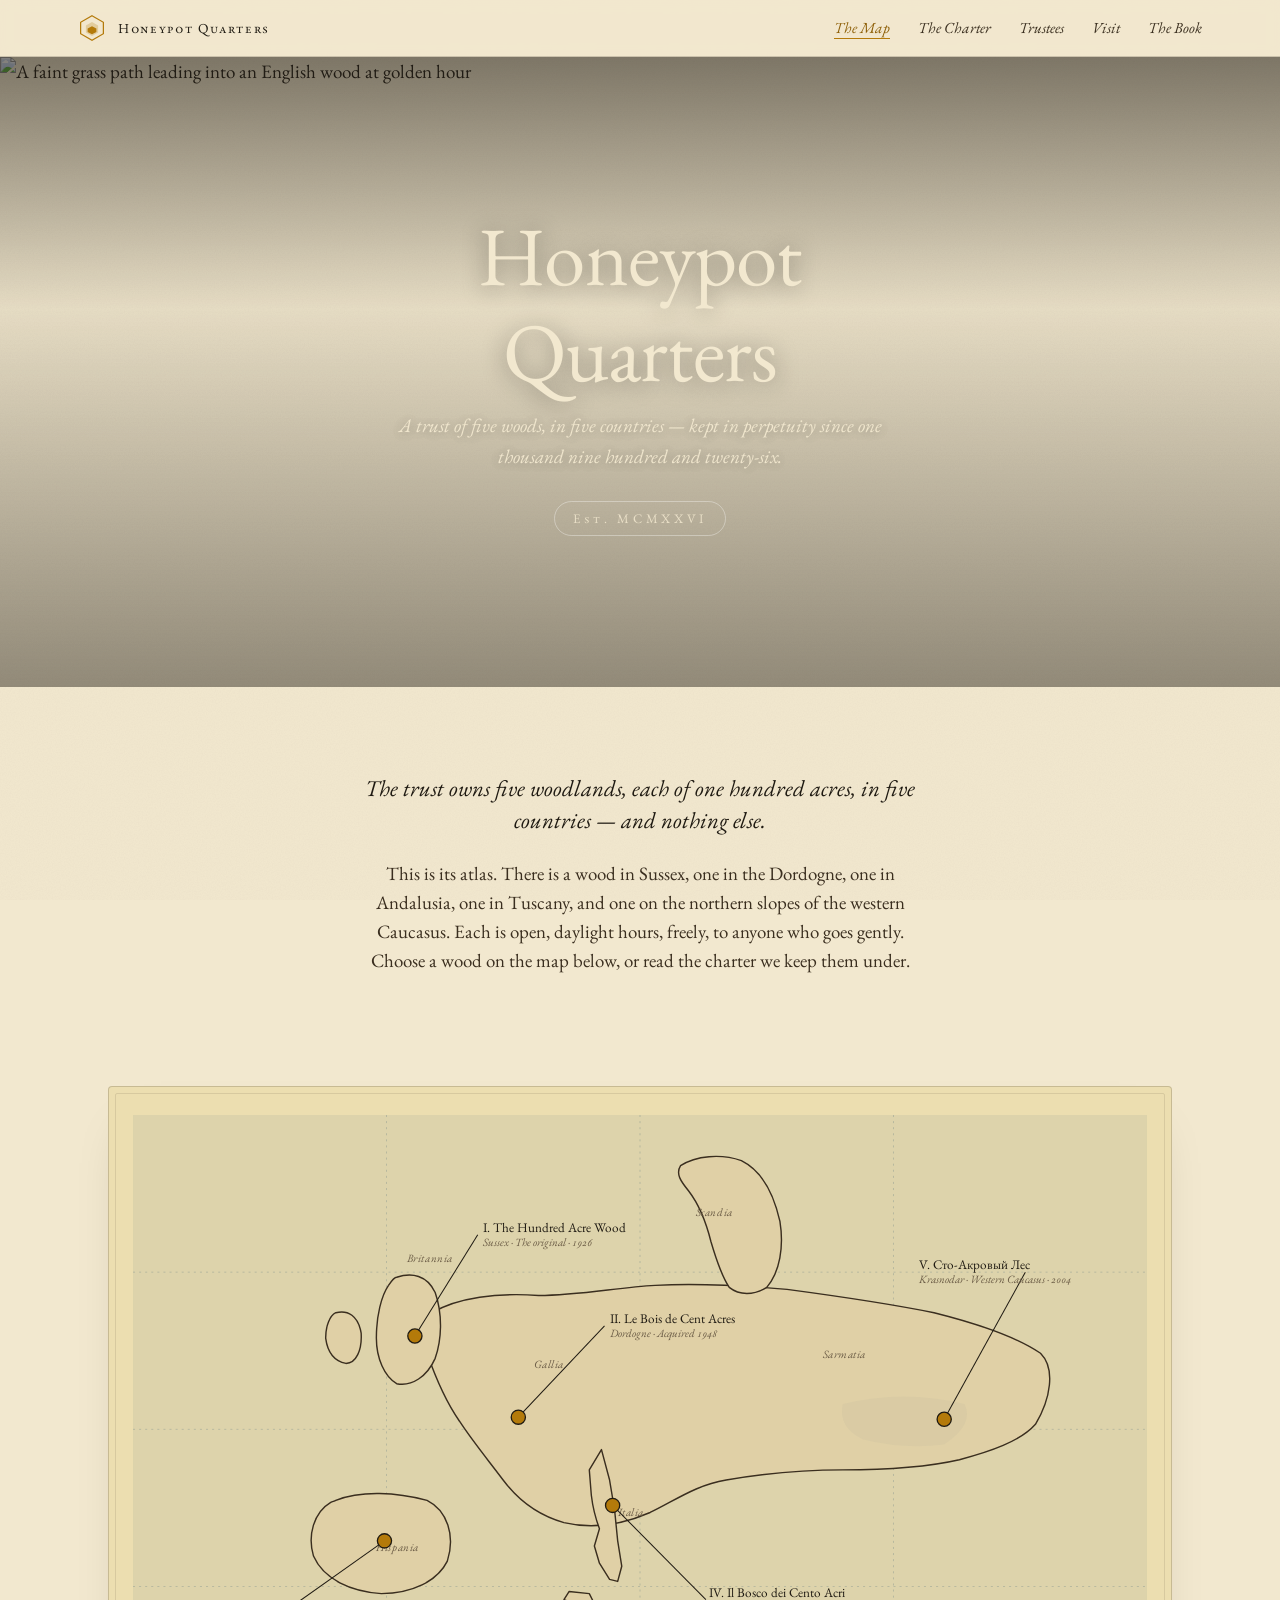
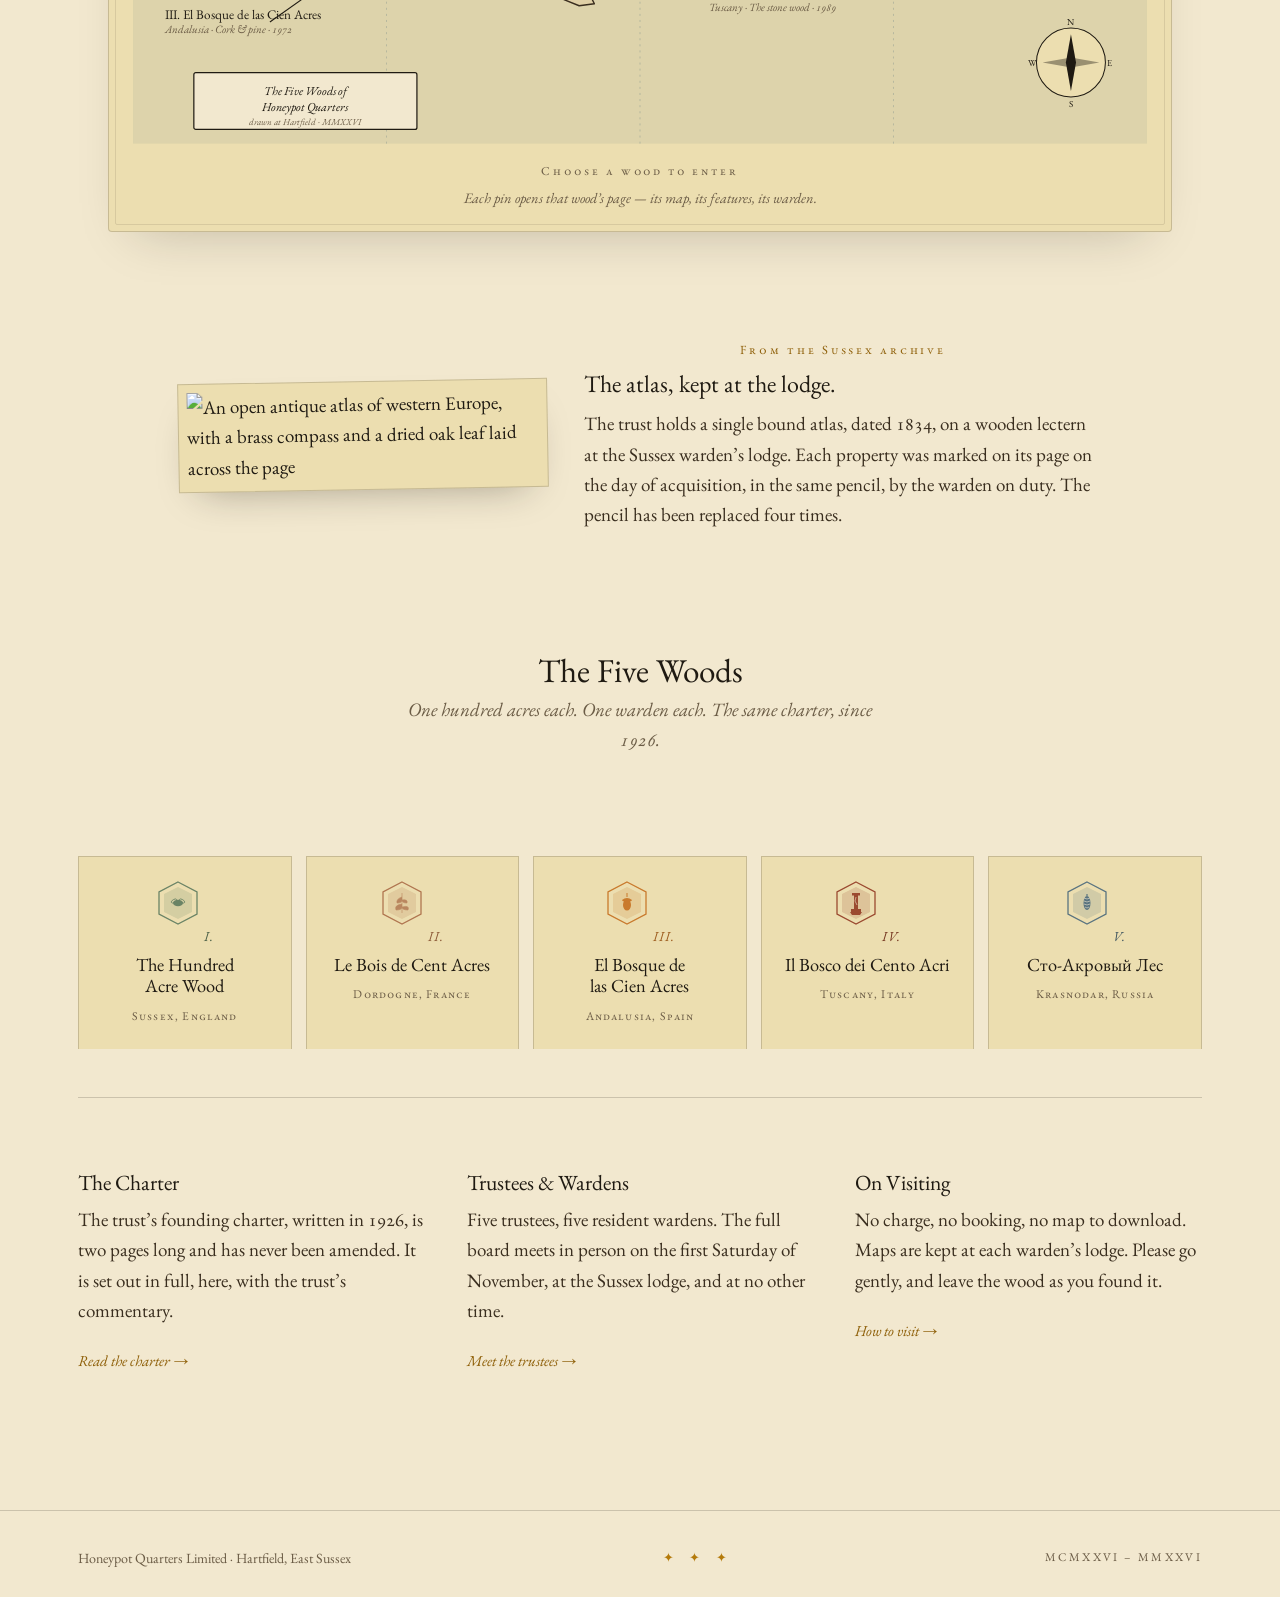
==== commit d62ef0ba: "Rebuild as a multi-page illustrated atlas Replaces the single-page document with ten pages organised" ====
--- a/index.html
+++ b/index.html
@@ -3,870 +3,583 @@
 <head>
   <meta charset="UTF-8">
   <meta name="viewport" content="width=device-width, initial-scale=1.0">
-  <meta name="description" content="Honeypot Quarters Limited — a trust of five Hundred Acre Woods, in five countries. Annual Notice, May MMXXVI.">
-  <title>Honeypot Quarters Limited — Annual Notice, May MMXXVI</title>
-  <link rel="icon" type="image/svg+xml" href="data:image/svg+xml;utf8,<svg xmlns='http://www.w3.org/2000/svg' viewBox='0 0 32 32'><polygon points='16,2 29,9.5 29,22.5 16,30 3,22.5 3,9.5' fill='none' stroke='%23C68B0E' stroke-width='2'/><polygon points='16,9 23,13 23,21 16,25 9,21 9,13' fill='%23C68B0E' opacity='0.25'/></svg>">
+  <meta name="description" content="Honeypot Quarters Limited — a trust of five Hundred Acre Woods, in five countries. Kept in perpetuity since 1926.">
+  <title>Honeypot Quarters Limited</title>
+  <link rel="icon" type="image/svg+xml" href="data:image/svg+xml;utf8,<svg xmlns='http://www.w3.org/2000/svg' viewBox='0 0 32 32'><polygon points='16,2 29,9.5 29,22.5 16,30 3,22.5 3,9.5' fill='none' stroke='%23B47A0A' stroke-width='2'/><polygon points='16,9 23,13 23,21 16,25 9,21 9,13' fill='%23B47A0A' opacity='0.25'/></svg>">
   <link rel="preconnect" href="https://fonts.googleapis.com">
   <link rel="preconnect" href="https://fonts.gstatic.com" crossorigin>
-  <link href="https://fonts.googleapis.com/css2?family=EB+Garamond:ital,wght@0,400;0,500;0,600;1,400;1,500&display=swap" rel="stylesheet">
+  <link href="https://fonts.googleapis.com/css2?family=EB+Garamond:ital,wght@0,400;0,500;1,400&family=IM+Fell+English:ital@0;1&family=Caveat:wght@400;600&display=swap" rel="stylesheet">
+  <link rel="stylesheet" href="/styles.css">
   <style>
-    :root {
-      --paper:      #F6EFDD;
-      --paper-deep: #ECE2C5;
-      --ink:        #1F1A12;
-      --muted:      #6B5C46;
-      --gold:       #B47A0A;
-      --gold-soft:  #C68B0E;
-      --rule:       rgba(31, 26, 18, 0.18);
-      --rule-soft:  rgba(31, 26, 18, 0.10);
-    }
-
-    *, *::before, *::after { box-sizing: border-box; }
-
-    html {
-      scroll-behavior: smooth;
-      background: var(--paper);
-    }
-
-    body {
-      font-family: 'EB Garamond', Garamond, Georgia, 'Times New Roman', serif;
-      font-size: 19px;
-      line-height: 1.62;
+    /* Page-specific: hero photo + intro */
+    .hero-photo {
+      position: relative;
+      height: clamp(420px, 70vh, 720px);
+      overflow: hidden;
+      margin-bottom: 0;
+    }
+    .hero-photo img {
+      width: 100%; height: 100%;
+      object-fit: cover;
+      display: block;
+      filter: contrast(0.96) saturate(0.95);
+    }
+    .hero-photo::after {
+      content: "";
+      position: absolute; inset: 0;
+      background: linear-gradient(180deg, rgba(31,26,18,0.55) 0%, rgba(31,26,18,0.05) 40%, rgba(31,26,18,0.45) 100%);
+    }
+    .hero-photo-text {
+      position: absolute;
+      inset: 0;
+      display: flex;
+      flex-direction: column;
+      justify-content: center;
+      align-items: center;
+      text-align: center;
+      padding: 0 24px;
+      color: var(--paper);
+      z-index: 2;
+    }
+    .hero-photo-text h1 {
+      font-family: var(--display);
+      font-size: clamp(2.6rem, 7vw, 5.2rem);
+      margin: 0 0 12px;
+      letter-spacing: -0.01em;
+      color: var(--paper);
+      text-shadow: 0 2px 24px rgba(0,0,0,0.4);
+      max-width: 14ch;
+    }
+    .hero-photo-text .tag {
+      font-family: var(--serif);
+      font-style: italic;
+      font-size: clamp(1.05rem, 1.5vw, 1.3rem);
+      max-width: 540px;
+      margin: 0 0 28px;
+      color: var(--paper);
+      opacity: 0.94;
+      text-shadow: 0 1px 12px rgba(0,0,0,0.4);
+    }
+    .hero-photo-text .est {
+      font-variant: small-caps;
+      letter-spacing: 0.28em;
+      font-size: 0.82rem;
+      color: var(--paper);
+      opacity: 0.85;
+      border: 1px solid rgba(255,255,255,0.4);
+      padding: 6px 18px;
+      border-radius: 999px;
+    }
+
+    .intro {
+      max-width: 640px;
+      margin: 0 auto;
+      padding: 86px 28px 36px;
+      text-align: center;
+    }
+    .intro p {
+      font-size: 1.18rem;
+      color: var(--ink-soft);
+      line-height: 1.55;
+    }
+    .intro p:first-child {
+      font-style: italic;
+      font-family: var(--display);
       color: var(--ink);
-      background: var(--paper);
-      margin: 0;
-      padding: 0;
-      font-feature-settings: "kern", "liga", "onum", "calt";
-      -webkit-font-smoothing: antialiased;
-      text-rendering: optimizeLegibility;
-    }
-
-    /* Faint paper grain so it doesn't feel flat */
-    body::before {
-      content: "";
-      position: fixed;
-      inset: 0;
-      pointer-events: none;
-      background-image: url("data:image/svg+xml;utf8,<svg xmlns='http://www.w3.org/2000/svg' width='160' height='160'><filter id='n'><feTurbulence type='fractalNoise' baseFrequency='0.85' numOctaves='2' stitchTiles='stitch'/><feColorMatrix values='0 0 0 0 0.12 0 0 0 0 0.10 0 0 0 0 0.07 0 0 0 0.06 0'/></filter><rect width='160' height='160' filter='url(%23n)'/></svg>");
-      mix-blend-mode: multiply;
-      opacity: 0.55;
-      z-index: 0;
-    }
-
-    .page {
-      max-width: 720px;
-      margin: 0 auto;
-      padding: 88px 28px 100px;
-      position: relative;
-      z-index: 1;
-    }
-
-    a {
-      color: var(--gold);
-      text-decoration: none;
-      border-bottom: 1px solid transparent;
-      transition: border-color 0.2s ease;
-    }
-    a:hover { border-bottom-color: var(--gold); }
-
-    p { margin: 0 0 1.05em; hyphens: auto; -webkit-hyphens: auto; }
-
-    em, i { font-style: italic; }
-
-    ::selection { background: var(--gold); color: var(--paper); }
-
-    /* ====== TITLE BLOCK ====== */
-    .title-block {
+      font-size: 1.42rem;
+      line-height: 1.4;
+      margin-bottom: 22px;
+    }
+
+    /* Europe map section */
+    .europe-section { padding: 56px 0 24px; }
+    .europe-section .lede {
       text-align: center;
-      margin-bottom: 96px;
-    }
-    .title-mark {
-      display: block;
-      margin: 0 auto 28px;
-    }
-    .trust-name {
-      font-weight: 500;
-      font-size: 1rem;
-      letter-spacing: 0.34em;
-      text-transform: uppercase;
-      margin: 0 0 16px;
-      color: var(--ink);
-    }
-    .trust-tag {
-      font-style: italic;
-      color: var(--muted);
-      font-size: 1.08rem;
-      margin: 0 0 32px;
-    }
-    .annual-notice {
-      font-variant: small-caps;
-      letter-spacing: 0.14em;
-      font-size: 0.88rem;
-      color: var(--muted);
-      margin: 0;
-    }
-
-    /* ====== CONTENTS ====== */
-    .contents {
-      max-width: 460px;
-      margin: 0 auto 110px;
-      padding: 26px 0 28px;
-      border-top: 1px solid var(--rule);
-      border-bottom: 1px solid var(--rule);
-    }
-    .contents-title {
-      text-align: center;
-      font-variant: small-caps;
-      letter-spacing: 0.22em;
-      font-size: 0.78rem;
-      color: var(--muted);
-      margin: 0 0 18px;
-    }
-    .contents ol {
-      list-style: none;
-      padding: 0;
-      margin: 0;
-      font-size: 0.98rem;
-    }
-    .contents li {
-      padding: 3px 0;
-    }
-    .contents a {
-      color: var(--ink);
-      display: grid;
-      grid-template-columns: 3em 1fr;
-      align-items: baseline;
-      border-bottom: none;
-    }
-    .contents .num {
-      color: var(--muted);
-      font-style: italic;
-    }
-    .contents a:hover .text { color: var(--gold); }
-
-    /* ====== SECTIONS ====== */
-    section { margin-bottom: 84px; position: relative; }
-
-    .section-title {
-      text-align: center;
-      font-weight: 500;
-      font-size: 1.06rem;
-      font-variant: small-caps;
-      letter-spacing: 0.22em;
-      color: var(--ink);
-      margin: 0 0 48px;
-      padding-bottom: 18px;
-      position: relative;
-    }
-    .section-title .num {
-      display: block;
-      font-style: italic;
-      font-variant: normal;
-      letter-spacing: 0;
-      color: var(--gold);
-      font-size: 0.88rem;
-      margin-bottom: 8px;
-      text-transform: none;
-    }
-    .section-title::after {
-      content: "";
-      position: absolute;
-      left: 50%;
-      bottom: 0;
-      transform: translateX(-50%);
-      width: 36px;
-      height: 1px;
-      background: var(--gold);
-      opacity: 0.55;
-    }
-
-    h3 {
-      font-family: inherit;
-      font-weight: 500;
-      font-style: italic;
-      font-size: 1.06rem;
-      margin: 26px 0 6px;
-      color: var(--ink);
-    }
-
-    /* Drop cap on the very first paragraph of the document */
-    .dropcap::first-letter {
-      font-weight: 500;
-      float: left;
-      font-size: 3.6em;
-      line-height: 0.88;
-      padding: 6px 10px 0 0;
-      color: var(--gold);
-    }
-
-    /* ====== FOOTNOTES ====== */
-    sup.fn {
-      font-size: 0.7em;
-      vertical-align: super;
-      line-height: 0;
-    }
-    sup.fn a {
-      color: var(--gold);
-      border-bottom: none;
-      padding: 0 1px;
-    }
-    ol.footnotes {
-      margin: 28px 0 0;
-      padding-left: 1.4em;
-      border-top: 1px solid var(--rule-soft);
-      padding-top: 14px;
-      font-size: 0.86rem;
-      color: var(--muted);
-      counter-reset: fnc;
-      list-style: none;
-    }
-    ol.footnotes li {
-      counter-increment: fnc;
-      margin-bottom: 0.55em;
-      position: relative;
-      padding-left: 1.6em;
-    }
-    ol.footnotes li::before {
-      content: counter(fnc);
-      position: absolute;
-      left: 0;
-      top: 0;
-      font-style: italic;
-      color: var(--gold);
-    }
-    ol.footnotes a.back {
-      color: var(--gold);
-      border-bottom: none;
-      padding-left: 4px;
-    }
-    :target {
-      background: rgba(180, 122, 10, 0.10);
-      transition: background 0.6s ease;
-    }
-
-    /* ====== I. THE TRUST ====== */
-    .trust-prose { margin-bottom: 0; }
-
-    /* ====== II. WOODS ====== */
-    .woods {
-      list-style: none;
-      padding: 0;
-      margin: 0;
-      counter-reset: wood;
-    }
-    .wood {
-      counter-increment: wood;
-      padding: 30px 0 28px;
-      border-top: 1px solid var(--rule);
-    }
-    .wood:last-child { border-bottom: 1px solid var(--rule); }
-    .wood-number {
-      font-style: italic;
-      color: var(--gold);
-      font-size: 0.86rem;
-      letter-spacing: 0.06em;
-    }
-    .wood-number::before { content: counter(wood, upper-roman) ". "; }
-    .wood-name {
-      font-size: 1.32rem;
-      font-style: italic;
-      margin: 4px 0 2px;
-      font-weight: 400;
-      color: var(--ink);
-    }
-    .wood-english {
-      font-variant: small-caps;
-      letter-spacing: 0.1em;
-      font-size: 0.78rem;
-      color: var(--muted);
-      margin: 0 0 16px;
-    }
-    .wood-prose { margin-bottom: 14px; }
-    .wood-meta {
-      font-size: 0.88rem;
-      color: var(--muted);
-      font-style: italic;
-      margin: 0;
-    }
-    .wood-meta strong {
-      font-style: normal;
-      font-weight: 500;
-      color: var(--ink);
-    }
-    .wood-meta-sep::before {
-      content: " · ";
-      color: var(--rule);
-      font-style: normal;
-      padding: 0 4px;
-    }
-
-    /* ====== III. ARTICLES ====== */
-    .articles {
-      list-style: none;
-      padding: 0;
-      margin: 0;
-      counter-reset: article;
-    }
-    .article {
-      counter-increment: article;
-      padding: 22px 0;
-      border-top: 1px solid var(--rule);
-    }
-    .article:last-child { border-bottom: 1px solid var(--rule); }
-    .article-label {
-      font-style: italic;
-      font-size: 0.84rem;
-      color: var(--gold);
-      letter-spacing: 0.04em;
-      margin-bottom: 6px;
-      display: block;
-    }
-    .article-label::before { content: "Article " counter(article, upper-roman) " — "; }
-    .article p { margin: 0; }
-
-    /* ====== IV. SEASON ====== */
-    .season {
-      border-top: 1px solid var(--rule);
-      border-bottom: 1px solid var(--rule);
-      padding: 24px 24px 22px;
-      background: var(--paper-deep);
-      position: relative;
-    }
-    .season-stamp {
-      display: block;
-      font-variant: small-caps;
-      letter-spacing: 0.18em;
-      font-size: 0.76rem;
-      color: var(--muted);
-      margin-bottom: 14px;
-    }
-    .season p {
-      font-style: italic;
-      color: var(--ink);
-      margin: 0;
-      font-size: 1.04rem;
-    }
-
-    /* ====== V. HERITAGE ROLL ====== */
-    .roll {
-      list-style: none;
-      padding: 0;
-      margin: 0;
-      font-variant-numeric: lining-nums;
-    }
-    .roll li {
-      display: grid;
-      grid-template-columns: 7em 1fr;
-      padding: 12px 0;
-      border-top: 1px dotted var(--rule);
-      gap: 20px;
-      align-items: baseline;
-    }
-    .roll li:last-child { border-bottom: 1px dotted var(--rule); }
-    .roll .year {
-      font-style: italic;
-      color: var(--gold);
-    }
-    .roll .desc { margin: 0; }
-    .roll .desc em { color: var(--muted); }
-
-    /* ====== VI. TRUSTEES ====== */
-    .roster-group {
-      margin-bottom: 26px;
-    }
-    .roster-group:last-child { margin-bottom: 0; }
-    .roster-head {
-      font-variant: small-caps;
-      letter-spacing: 0.16em;
-      font-size: 0.78rem;
-      color: var(--muted);
-      margin: 0 0 10px;
-    }
-    .roster {
-      list-style: none;
-      padding: 0;
-      margin: 0;
-    }
-    .roster li {
-      padding: 9px 0;
-      display: grid;
-      grid-template-columns: 1fr auto;
-      gap: 16px;
-      align-items: baseline;
-      border-top: 1px dotted var(--rule);
-    }
-    .roster li:last-child { border-bottom: 1px dotted var(--rule); }
-    .roster .name { font-style: italic; }
-    .roster .place {
-      font-variant: small-caps;
-      letter-spacing: 0.08em;
-      font-size: 0.82rem;
-      color: var(--muted);
-    }
-    .roster-note {
-      margin-top: 20px;
-      font-style: italic;
-      color: var(--muted);
-      font-size: 0.94rem;
-    }
-
-    /* ====== VII. VISITING ====== */
-    .visiting p { margin-bottom: 0; }
-
-    /* ====== VIII. SURVEY FORM ====== */
-    .form-block {
-      border: 1px solid var(--ink);
-      padding: 26px 28px 22px;
-      background: var(--paper-deep);
-      margin: 4px 0 14px;
-      font-size: 0.94rem;
-    }
-    .form-head {
-      text-align: center;
-      font-variant: small-caps;
-      letter-spacing: 0.18em;
-      font-size: 0.76rem;
-      margin: 0 0 6px;
-      color: var(--ink);
-    }
-    .form-est {
-      text-align: center;
-      font-style: italic;
-      font-size: 0.82rem;
-      color: var(--muted);
-      margin: 0 0 22px;
-      padding-bottom: 14px;
-      border-bottom: 1px solid var(--rule);
-    }
-    .form-field {
-      display: grid;
-      grid-template-columns: 10em 1fr;
-      gap: 14px;
-      padding: 9px 0;
-      border-bottom: 1px dashed var(--rule);
-    }
-    .form-field:last-of-type { border-bottom: none; }
-    .form-field .label {
-      font-style: italic;
-      color: var(--muted);
-      font-size: 0.85rem;
-    }
-    .form-field .value { color: var(--ink); }
-    .form-stamp {
-      margin-top: 18px;
-      padding-top: 12px;
-      border-top: 1px solid var(--rule);
-      text-align: right;
-      font-style: italic;
-      color: var(--muted);
-      font-size: 0.82rem;
-    }
-    .form-caption {
-      font-size: 0.84rem;
-      color: var(--muted);
-      font-style: italic;
-      text-align: center;
-      margin: 0;
-    }
-    @media (max-width: 540px) {
-      .form-field { grid-template-columns: 1fr; gap: 2px; }
-    }
-
-    /* ====== IX. VISITORS' BOOK ====== */
-    .visitors-head {
-      font-variant: small-caps;
-      letter-spacing: 0.14em;
-      font-size: 0.78rem;
-      color: var(--muted);
-      text-align: center;
-      margin: 0 0 18px;
-    }
-    .visitors {
-      list-style: none;
-      padding: 0;
-      margin: 0;
-      font-size: 0.96rem;
-    }
-    .visitors li {
-      padding: 10px 0;
-      border-top: 1px dotted var(--rule);
-      display: grid;
-      grid-template-columns: 6em 12em 1fr;
-      gap: 16px;
-      align-items: baseline;
-    }
-    .visitors li:last-child { border-bottom: 1px dotted var(--rule); }
-    .v-date { font-style: italic; color: var(--muted); font-size: 0.88rem; }
-    .v-name { font-variant: small-caps; letter-spacing: 0.06em; font-size: 0.82rem; }
-    .v-note { color: var(--ink); }
-    .v-note em { color: var(--muted); }
-    @media (max-width: 620px) {
-      .visitors li { grid-template-columns: 1fr; gap: 3px; padding: 14px 0; }
-      .v-date, .v-name { font-size: 0.82rem; }
-    }
-    .visitors-note {
-      margin: 18px 0 0;
-      font-size: 0.86rem;
-      font-style: italic;
-      color: var(--muted);
-    }
-
-    /* ====== X. COLOPHON ====== */
-    .colophon {
-      margin-top: 110px;
-      padding-top: 32px;
-      border-top: 1px solid var(--rule);
-      font-size: 0.92rem;
-      color: var(--muted);
-      text-align: center;
-    }
-    .colophon p {
-      margin: 0 auto 1em;
-      max-width: 520px;
-      font-style: italic;
-    }
-    .colophon .corr {
-      margin: 26px auto 0;
-      font-style: normal;
-      font-size: 0.9rem;
-      color: var(--ink);
-      max-width: 360px;
-    }
-    .colophon .corr a {
-      font-style: italic;
-    }
-    .colophon .imprint {
-      margin: 32px 0 0;
-      font-style: normal;
-      font-variant: small-caps;
-      letter-spacing: 0.22em;
-      font-size: 0.74rem;
-      color: var(--muted);
-    }
-    .colophon .ornament-end {
+      max-width: 540px;
+      margin: 0 auto 36px;
+    }
+    .europe-section .eyebrow {
       display: block;
       text-align: center;
-      color: var(--gold);
-      margin: 6px auto 0;
-      font-size: 1rem;
-      letter-spacing: 0.6em;
-      padding-left: 0.6em;
-    }
-
-    /* Section break ornament (decorative ✦) */
-    .section-rule {
+      margin: 0 0 8px;
+      color: var(--gold-deep);
+    }
+    .europe-section h2 {
       text-align: center;
-      color: var(--gold);
-      letter-spacing: 0.7em;
-      padding-left: 0.7em;
-      font-size: 0.78rem;
-      margin: 90px 0 60px;
-      opacity: 0.7;
-    }
-
-    /* ====== PRINT ====== */
-    @media print {
-      :root {
-        --paper: #fff;
-        --paper-deep: #fff;
-        --ink: #000;
-        --muted: #333;
-        --gold: #000;
-        --gold-soft: #000;
-        --rule: rgba(0,0,0,0.4);
-        --rule-soft: rgba(0,0,0,0.2);
-      }
-      body::before { display: none; }
-      body { font-size: 11pt; }
-      .page { padding: 0; max-width: 100%; }
-      a { color: #000; border-bottom: none; }
-      section { page-break-inside: avoid; }
-      .section-title::after { background: #000; }
-    }
-
-    /* ====== RESPONSIVE: tighten margins on small screens ====== */
-    @media (max-width: 540px) {
-      body { font-size: 17.5px; }
-      .page { padding: 56px 22px 80px; }
-      .title-block { margin-bottom: 64px; }
-      .contents { margin-bottom: 72px; }
-      .section-rule { margin: 60px 0 40px; }
-      .dropcap::first-letter { font-size: 3em; }
-    }
-
+      font-size: clamp(1.8rem, 3vw, 2.4rem);
+      margin: 0 0 14px;
+    }
+
+    /* Map SVG styling */
+    .europe-map .land {
+      fill: var(--paper-deep);
+      stroke: var(--ink-soft);
+      stroke-width: 1.4;
+      stroke-linejoin: round;
+    }
+    .europe-map .sea {
+      fill: rgba(90, 116, 128, 0.10);
+    }
+    .europe-map .sea-line {
+      fill: none;
+      stroke: rgba(90, 116, 128, 0.4);
+      stroke-width: 0.7;
+      stroke-dasharray: 2 4;
+    }
+    .europe-map .pin-line {
+      stroke: var(--ink);
+      stroke-width: 1;
+      fill: none;
+    }
+    .europe-map .country-label {
+      font-family: var(--display);
+      font-style: italic;
+      font-size: 11px;
+      fill: var(--muted);
+      letter-spacing: 0.05em;
+    }
+    .europe-map .compass circle {
+      fill: var(--paper-warm);
+      stroke: var(--ink);
+      stroke-width: 1;
+    }
+    .europe-map .compass path {
+      fill: var(--ink);
+    }
+    .europe-map .compass text {
+      font-family: var(--display);
+      font-size: 9px;
+      fill: var(--ink);
+      text-anchor: middle;
+    }
+    .europe-map .cartouche {
+      fill: var(--paper);
+      stroke: var(--ink);
+      stroke-width: 1.2;
+    }
+    .europe-map .cartouche-text {
+      font-family: var(--display);
+      font-size: 12px;
+      fill: var(--ink);
+      font-style: italic;
+      text-anchor: middle;
+    }
+    .europe-map .cartouche-sub {
+      font-family: var(--serif);
+      font-style: italic;
+      font-size: 9px;
+      fill: var(--muted);
+      text-anchor: middle;
+    }
+
+    /* Atlas inset */
+    .atlas-aside {
+      max-width: 980px;
+      margin: 72px auto 0;
+      padding: 0 28px;
+      display: grid;
+      grid-template-columns: 1fr 1.4fr;
+      gap: 36px;
+      align-items: center;
+    }
+    @media (max-width: 700px) {
+      .atlas-aside { grid-template-columns: 1fr; }
+    }
+    .atlas-aside img {
+      width: 100%;
+      display: block;
+      border: 1px solid var(--rule);
+      padding: 8px;
+      background: var(--paper-warm);
+      box-shadow: 0 18px 40px -22px rgba(31,26,18,0.4);
+      transform: rotate(-1deg);
+    }
+    .atlas-aside .caption .eyebrow { display: block; margin-bottom: 10px; }
+    .atlas-aside .caption h3 { font-size: 1.5rem; margin-bottom: 12px; }
+    .atlas-aside .caption p { color: var(--ink-soft); margin: 0; }
   </style>
 </head>
 <body>
 
-  <article class="page">
-
-    <header class="title-block">
-      <svg class="title-mark" width="46" height="40" viewBox="0 0 46 40" aria-hidden="true">
-        <polygon points="23,2 43,12 43,28 23,38 3,28 3,12" fill="none" stroke="#B47A0A" stroke-width="1.3"/>
-        <polygon points="23,9 36,15.5 36,24.5 23,31 10,24.5 10,15.5" fill="#B47A0A" opacity="0.16"/>
-        <polygon points="23,15 30,18.5 30,22.5 23,26 16,22.5 16,18.5" fill="#B47A0A" opacity="0.55"/>
-      </svg>
-      <h1 class="trust-name">Honeypot Quarters Limited</h1>
-      <p class="trust-tag">A trust of five woods, in five countries</p>
-      <p class="annual-notice">Annual Notice &middot; May MMXXVI</p>
-    </header>
-
-    <nav class="contents" aria-label="Contents">
-      <p class="contents-title">Contents</p>
-      <ol>
-        <li><a href="#trust"><span class="num">I.</span><span class="text">The Trust</span></a></li>
-        <li><a href="#woods"><span class="num">II.</span><span class="text">The Five Woods</span></a></li>
-        <li><a href="#code"><span class="num">III.</span><span class="text">The Code of the Wood</span></a></li>
-        <li><a href="#season"><span class="num">IV.</span><span class="text">Notes for the Season</span></a></li>
-        <li><a href="#heritage"><span class="num">V.</span><span class="text">A Hundred Years, in Short</span></a></li>
-        <li><a href="#roster"><span class="num">VI.</span><span class="text">Trustees &amp; Wardens</span></a></li>
-        <li><a href="#visiting"><span class="num">VII.</span><span class="text">On Visiting</span></a></li>
-        <li><a href="#form"><span class="num">VIII.</span><span class="text">The 1927 Survey Form</span></a></li>
-        <li><a href="#book"><span class="num">IX.</span><span class="text">From the Visitors&rsquo; Book</span></a></li>
-        <li><a href="#colophon"><span class="num">X.</span><span class="text">Colophon &amp; Correspondence</span></a></li>
-      </ol>
-    </nav>
-
-    <!-- ====== I. THE TRUST ====== -->
-    <section id="trust">
-      <h2 class="section-title"><span class="num">I.</span>The Trust</h2>
-
-      <p class="dropcap">Honeypot Quarters Limited was founded in the autumn of 1926 by a small consortium of Sussex foresters, a county librarian, and a single anonymous benefactor whose only instruction was that the woods be kept &ldquo;as they are, or better.&rdquo; That instruction has guided every decision of the trust since.</p>
-
-      <p>The trust holds five woodlands, each of one hundred acres, in five countries. It does not own anything else. It does not, by its constitution, do anything else. It is governed by five trustees and tended by five resident wardens, and meets in person, once a year, at Hartfield in Sussex, on the first Saturday of November.</p>
-
-      <p>There is no commercial activity, save the Andalusian cork harvest and the Sussex Sunday teas.<sup class="fn"><a href="#fn1" id="ref1">1</a></sup> The woods are open. There is no charge. The trust has, for one hundred years, considered this sufficient.</p>
-
-      <ol class="footnotes">
-        <li id="fn1">The teas, served at the warden&rsquo;s lodge from three to five o&rsquo;clock between Easter and Michaelmas, are provided at cost and are not, strictly, a commercial activity. The trust raises no objection to the distinction. <a href="#ref1" class="back" aria-label="Back to text">&larrhk;</a></li>
-      </ol>
-    </section>
-
-    <div class="section-rule" aria-hidden="true">✦ ✦ ✦</div>
-
-    <!-- ====== II. THE FIVE WOODS ====== -->
-    <section id="woods">
-      <h2 class="section-title"><span class="num">II.</span>The Five Woods</h2>
-
-      <ol class="woods">
-
-        <li class="wood">
-          <p class="wood-number"></p>
-          <h3 class="wood-name">The Hundred Acre Wood</h3>
-          <p class="wood-english">Sussex, England &middot; The Original</p>
-          <p class="wood-prose">The wood from which the trust takes its name, and the only wood named in the founding charter. Hornbeam and English oak across the lower slopes, bracken on the open ground, and a bee tree of considerable age standing near the western boundary. The rope bridges spanning the dell are replaced each spring by the warden, by hand.<sup class="fn"><a href="#fn2" id="ref2">2</a></sup></p>
-          <p class="wood-meta"><strong>Founded</strong> 1926<span class="wood-meta-sep"></span><strong>Acreage</strong> 100<span class="wood-meta-sep"></span><strong>Warden</strong> Mr R. Hartfield (the elder)<span class="wood-meta-sep"></span><strong>Open</strong> daily, dawn to dusk</p>
-        </li>
-
-        <li class="wood">
-          <p class="wood-number"></p>
-          <h3 class="wood-name">Le Bois de Cent Acres</h3>
-          <p class="wood-english">Dordogne, France &middot; Acquired 1948</p>
-          <p class="wood-prose">Sweet chestnut and walnut on a limestone shelf above the river. A monastic pilgrim path crosses the wood from east to west and has been kept open, unbroken, since the twelfth century &mdash; a condition of the trust&rsquo;s purchase from the Périgord commune. A single beehive, maintained on behalf of the commune since 1951, stands at the path&rsquo;s northern bend.</p>
-          <p class="wood-meta"><strong>Acquired</strong> 1948<span class="wood-meta-sep"></span><strong>Acreage</strong> 100<span class="wood-meta-sep"></span><strong>Warden</strong> Mme C. Lebrun<span class="wood-meta-sep"></span><strong>Open</strong> daily, dawn to dusk</p>
-        </li>
-
-        <li class="wood">
-          <p class="wood-number"></p>
-          <h3 class="wood-name">El Bosque de las Cien Acres</h3>
-          <p class="wood-english">Andalusia, Spain &middot; The Cork Wood &middot; Acquired 1972</p>
-          <p class="wood-prose">Cork oak and umbrella pine on warm Andalucían hillside in the Sierra de Aracena. The cork is harvested by hand every ninth year, on the cycle established before the trust&rsquo;s purchase, and returned to local cooperatives. An Iberian lynx has been recorded in the wood on three separate occasions, the most recent in 2023.</p>
-          <p class="wood-meta"><strong>Acquired</strong> 1972<span class="wood-meta-sep"></span><strong>Acreage</strong> 100<span class="wood-meta-sep"></span><strong>Warden</strong> Sr. M. Vega Carrasco<span class="wood-meta-sep"></span><strong>Open</strong> daily, dawn to dusk</p>
-        </li>
-
-        <li class="wood">
-          <p class="wood-number"></p>
-          <h3 class="wood-name">Il Bosco dei Cento Acri</h3>
-          <p class="wood-english">Tuscany, Italy &middot; The Stone Wood &middot; Acquired 1989</p>
-          <p class="wood-prose">Holm oak and umbrella pine in the Val d&rsquo;Orcia, and at the wood&rsquo;s centre the ruin of a fourteenth-century chapel that is, by deliberate policy of the trust, kept as ruin.<sup class="fn"><a href="#fn3" id="ref3">3</a></sup> An old pilgrim path crosses the property, marked by no signs and maintained by no one in particular.</p>
-          <p class="wood-meta"><strong>Acquired</strong> 1989<span class="wood-meta-sep"></span><strong>Acreage</strong> 100<span class="wood-meta-sep"></span><strong>Warden</strong> Sig. T. Bellini (also trustee)<span class="wood-meta-sep"></span><strong>Open</strong> daily, dawn to dusk</p>
-        </li>
-
-        <li class="wood">
-          <p class="wood-number"></p>
-          <h3 class="wood-name">Сто-Акровый Лес</h3>
-          <p class="wood-english">Krasnodar Krai, Russia &middot; The Western Caucasus &middot; Acquired 2004</p>
-          <p class="wood-prose">Caucasian beech and silver fir on the northern slopes; the oldest of the five woods by tree-age, with specimens recorded at more than four hundred years. The trust&rsquo;s longest acquisition: eleven years of negotiation, first letter to final deed. Closed during the winter months on the warden&rsquo;s recommendation.</p>
-          <p class="wood-meta"><strong>Acquired</strong> 2004<span class="wood-meta-sep"></span><strong>Acreage</strong> 100<span class="wood-meta-sep"></span><strong>Warden</strong> Mr P. Volkov<span class="wood-meta-sep"></span><strong>Open</strong> May–October, daylight hours</p>
-        </li>
-
-      </ol>
-
-      <ol class="footnotes">
-        <li id="fn2">The original bridges, of 1927, were replaced annually until 1971, at which point a sturdier pattern was adopted; this pattern, with minor refinements, is the one in use today. <a href="#ref2" class="back" aria-label="Back to text">&larrhk;</a></li>
-        <li id="fn3">A proposal in 1994 to restore the chapel was unanimously rejected. The trust&rsquo;s position, recorded in the minutes, was that &ldquo;a ruin is a thing in its own right.&rdquo; <a href="#ref3" class="back" aria-label="Back to text">&larrhk;</a></li>
-      </ol>
-    </section>
-
-    <div class="section-rule" aria-hidden="true">✦ ✦ ✦</div>
-
-    <!-- ====== III. THE CODE ====== -->
-    <section id="code">
-      <h2 class="section-title"><span class="num">III.</span>The Code of the Wood</h2>
-
-      <p style="text-align:center; font-style: italic; color: var(--muted); max-width: 480px; margin: 0 auto 36px;">The founding charter is short. These are its five provisions, in plain English, and printed on the back of every visitor&rsquo;s map.</p>
-
-      <ol class="articles">
-        <li class="article">
-          <span class="article-label"></span>
-          <p>Leave it as you found it. If you must change something, change it for the better.</p>
-        </li>
-        <li class="article">
-          <span class="article-label"></span>
-          <p>The wood is not a product. No timber shall be sold; no acre shall be enclosed; no commercial use shall be made of the land, save the Andalusian cork harvest and the Sussex Sunday teas.</p>
-        </li>
-        <li class="article">
-          <span class="article-label"></span>
-          <p>Visitors are guests. The woods shall be open, freely, in daylight, in all seasons in which they are open. Wardens are present to assist, not to charge.</p>
-        </li>
-        <li class="article">
-          <span class="article-label"></span>
-          <p>Wildlife comes first. If a path disturbs a sett, the path is moved. If a tree falls across a track, it is sawn through and left in place.</p>
-        </li>
-        <li class="article">
-          <span class="article-label"></span>
-          <p>Survey every year. Each wood shall be walked end-to-end every autumn by its warden and a trustee, and the survey filed at the Sussex lodge. The survey is to be one page long, and not longer.</p>
-        </li>
-      </ol>
-    </section>
-
-    <div class="section-rule" aria-hidden="true">✦ ✦ ✦</div>
-
-    <!-- ====== IV. SEASON ====== -->
-    <section id="season">
-      <h2 class="section-title"><span class="num">IV.</span>Notes for the Season</h2>
-
-      <div class="season">
-        <span class="season-stamp">May MMXXVI</span>
-        <p>It is May. In Sussex, the bluebells are over and the bracken is up. In the Dordogne, the chestnuts are in leaf and the bees are at the lime. The cork in Andalusia is one year from its next harvest. The chapel at Tuscany is, as ever, ruined. Krasnodar has been open for the season since the second of the month.</p>
+  <!-- ============ NAV ============ -->
+  <header class="topnav">
+    <div class="topnav-inner">
+      <a class="topnav-brand" href="/">
+        <svg viewBox="0 0 32 32" aria-hidden="true">
+          <polygon points="16,2 29,9.5 29,22.5 16,30 3,22.5 3,9.5" fill="none" stroke="#B47A0A" stroke-width="1.4"/>
+          <polygon points="16,9 23,13 23,21 16,25 9,21 9,13" fill="#B47A0A" opacity="0.25"/>
+          <polygon points="16,14 21,16.5 21,20.5 16,23 11,20.5 11,16.5" fill="#B47A0A"/>
+        </svg>
+        <span class="name">Honeypot Quarters</span>
+      </a>
+      <button class="topnav-toggle" id="navToggle" aria-expanded="false">Menu</button>
+      <ul class="topnav-links" id="navLinks">
+        <li><a class="is-current" href="/">The Map</a></li>
+        <li><a href="/charter">The Charter</a></li>
+        <li><a href="/trustees">Trustees</a></li>
+        <li><a href="/visit">Visit</a></li>
+        <li><a href="/visitors-book">The Book</a></li>
+      </ul>
+    </div>
+  </header>
+
+  <main>
+
+    <!-- ============ HERO ============ -->
+    <section class="hero-photo">
+      <img src="/img/home-hero.jpg" alt="A faint grass path leading into an English wood at golden hour" loading="eager">
+      <div class="hero-photo-text">
+        <h1>Honeypot Quarters</h1>
+        <p class="tag">A trust of five woods, in five countries — kept in perpetuity since one thousand nine hundred and twenty-six.</p>
+        <span class="est">Est. MCMXXVI</span>
       </div>
     </section>
 
-    <div class="section-rule" aria-hidden="true">✦ ✦ ✦</div>
-
-    <!-- ====== V. HERITAGE ====== -->
-    <section id="heritage">
-      <h2 class="section-title"><span class="num">V.</span>A Hundred Years, in Short</h2>
-
-      <ol class="roll">
-        <li><span class="year">1926</span><p class="desc">The trust is founded at Hartfield, Sussex.</p></li>
-        <li><span class="year">1927</span><p class="desc">The first annual survey is filed (reproduced at §VIII).</p></li>
-        <li><span class="year">1939–45</span><p class="desc">Surveys continue, on shortened forms, throughout the war. <em>The wartime forms are kept separately at the lodge.</em></p></li>
-        <li><span class="year">1948</span><p class="desc">Le Bois de Cent Acres is purchased from the Périgord commune.</p></li>
-        <li><span class="year">1971</span><p class="desc">The Sussex rope bridges are redesigned, for the first and last time.</p></li>
-        <li><span class="year">1972</span><p class="desc">El Bosque de las Cien Acres is acquired from a cork-farming cooperative.</p></li>
-        <li><span class="year">1989</span><p class="desc">Il Bosco dei Cento Acri is bequeathed by the estate of a former trustee.</p></li>
-        <li><span class="year">1994</span><p class="desc">A proposal to restore the Tuscany chapel is unanimously rejected.</p></li>
-        <li><span class="year">2004</span><p class="desc">Сто-Акровый Лес joins the trust, after eleven years of negotiation.</p></li>
-        <li><span class="year">2023</span><p class="desc">An Iberian lynx is recorded in Andalusia for the third time.</p></li>
-        <li><span class="year">2026</span><p class="desc">The trust marks its centenary. This notice is published.</p></li>
-      </ol>
+    <!-- ============ INTRO ============ -->
+    <section class="intro">
+      <p>The trust owns five woodlands, each of one hundred acres, in five countries — and nothing else.</p>
+      <p>This is its atlas. There is a wood in Sussex, one in the Dordogne, one in Andalusia, one in Tuscany, and one on the northern slopes of the western Caucasus. Each is open, daylight hours, freely, to anyone who goes gently. Choose a wood on the map below, or read the charter we keep them under.</p>
     </section>
 
-    <div class="section-rule" aria-hidden="true">✦ ✦ ✦</div>
-
-    <!-- ====== VI. TRUSTEES & WARDENS ====== -->
-    <section id="roster">
-      <h2 class="section-title"><span class="num">VI.</span>Trustees &amp; Wardens</h2>
-
-      <div class="roster-group">
-        <p class="roster-head">Trustees</p>
-        <ol class="roster">
-          <li><span class="name">Eleanor Hartfield <em style="color: var(--muted)">(Chair)</em></span><span class="place">Sussex</span></li>
-          <li><span class="name">Pascal Mareuil</span><span class="place">Dordogne</span></li>
-          <li><span class="name">Inés Vega Carrasco</span><span class="place">Andalusia</span></li>
-          <li><span class="name">Tommaso Bellini</span><span class="place">Tuscany</span></li>
-          <li><span class="name">Sofia Aleksandrovna Volkova</span><span class="place">Krasnodar</span></li>
-        </ol>
+    <!-- ============ EUROPE MAP ============ -->
+    <section class="europe-section">
+      <div class="europe">
+        <div class="europe-frame">
+          <svg class="europe-map" viewBox="0 0 1000 620" xmlns="http://www.w3.org/2000/svg" aria-label="Map of Europe showing the five woods of Honeypot Quarters">
+
+            <!-- Sea -->
+            <rect class="sea" width="1000" height="620"/>
+
+            <!-- Dashed sea grid lines for old-map feel -->
+            <g class="sea-line">
+              <line x1="0" y1="155" x2="1000" y2="155"/>
+              <line x1="0" y1="310" x2="1000" y2="310"/>
+              <line x1="0" y1="465" x2="1000" y2="465"/>
+              <line x1="250" y1="0" x2="250" y2="620"/>
+              <line x1="500" y1="0" x2="500" y2="620"/>
+              <line x1="750" y1="0" x2="750" y2="620"/>
+            </g>
+
+            <!-- Mainland Europe (one big loose shape) -->
+            <path class="land" d="
+              M 295 195
+              C 320 180, 360 175, 400 178
+              C 440 178, 478 170, 515 168
+              C 555 166, 600 168, 645 172
+              C 690 178, 740 185, 790 195
+              C 830 205, 870 218, 895 235
+              C 910 250, 905 280, 890 305
+              C 875 322, 845 332, 815 340
+              C 780 348, 740 350, 700 350
+              C 660 350, 620 354, 585 360
+              C 555 365, 535 380, 510 392
+              C 480 405, 450 408, 425 402
+              C 400 395, 380 380, 365 360
+              C 350 340, 335 322, 322 302
+              C 308 282, 298 258, 290 235
+              C 285 218, 285 205, 295 195 Z
+            "/>
+
+            <!-- Scandinavia -->
+            <path class="land" d="
+              M 540 50
+              C 555 40, 580 38, 600 45
+              C 620 55, 632 78, 638 105
+              C 642 130, 638 155, 625 170
+              C 612 178, 598 178, 588 170
+              C 580 158, 575 142, 570 125
+              C 565 105, 558 88, 548 75
+              C 540 65, 535 58, 540 50 Z
+            "/>
+
+            <!-- British Isles -->
+            <path class="land" d="
+              M 260 160
+              C 275 155, 290 158, 298 175
+              C 305 195, 305 220, 298 240
+              C 290 258, 275 268, 260 265
+              C 248 258, 240 240, 240 220
+              C 240 198, 245 178, 252 168
+              C 256 162, 258 160, 260 160 Z
+            "/>
+
+            <!-- Ireland -->
+            <path class="land" d="
+              M 200 195
+              C 212 192, 222 198, 225 215
+              C 226 232, 220 245, 210 245
+              C 200 243, 192 235, 190 220
+              C 190 208, 194 198, 200 195 Z
+            "/>
+
+            <!-- Iberia -->
+            <path class="land" d="
+              M 200 380
+              C 225 370, 260 372, 290 380
+              C 310 390, 318 415, 310 440
+              C 300 460, 275 472, 245 472
+              C 215 470, 188 458, 178 435
+              C 172 415, 178 392, 195 382
+              C 197 381, 199 381, 200 380 Z
+            "/>
+
+            <!-- Italy boot -->
+            <path class="land" d="
+              M 462 330
+              L 470 360
+              L 475 390
+              L 478 420
+              L 482 445
+              L 478 460
+              L 470 458
+              L 460 442
+              L 455 425
+              L 460 408
+              Q 454 392, 452 375
+              L 450 350
+              Z
+            "/>
+
+            <!-- Sicily -->
+            <path class="land" d="
+              M 430 470
+              L 450 472
+              L 455 482
+              L 440 484
+              L 425 478
+              Z
+            "/>
+
+            <!-- Black Sea hint -->
+            <path class="sea" d="M 700 285 Q 760 270 820 285 Q 830 305 800 325 Q 760 330 720 320 Q 695 308 700 285 Z" opacity="0.45"/>
+
+            <!-- Country labels (subtle) -->
+            <text class="country-label" x="270" y="145">Britannia</text>
+            <text class="country-label" x="240" y="430">Hispania</text>
+            <text class="country-label" x="395" y="250">Gallia</text>
+            <text class="country-label" x="478" y="395">Italia</text>
+            <text class="country-label" x="680" y="240">Sarmatia</text>
+            <text class="country-label" x="555" y="100">Scandia</text>
+
+            <!-- Pin connector lines, drawn before pins so pins sit on top -->
+            <g class="pin-line">
+              <line x1="278" y1="218" x2="340" y2="118"/>
+              <line x1="380" y1="298" x2="465" y2="208"/>
+              <line x1="248" y1="420" x2="135" y2="500"/>
+              <line x1="473" y1="385" x2="565" y2="478"/>
+              <line x1="800" y1="300" x2="880" y2="155"/>
+            </g>
+
+            <!-- PINS -->
+            <a href="/sussex" aria-label="The Hundred Acre Wood, Sussex">
+              <g class="pin">
+                <circle class="pin-dot" cx="278" cy="218" r="7"/>
+                <text class="pin-label"      x="345" y="115">I. The Hundred Acre Wood</text>
+                <text class="pin-label-sub"  x="345" y="129">Sussex · The original · 1926</text>
+              </g>
+            </a>
+
+            <a href="/dordogne" aria-label="Le Bois de Cent Acres, Dordogne">
+              <g class="pin">
+                <circle class="pin-dot" cx="380" cy="298" r="7"/>
+                <text class="pin-label"      x="470" y="205">II. Le Bois de Cent Acres</text>
+                <text class="pin-label-sub"  x="470" y="219">Dordogne · Acquired 1948</text>
+              </g>
+            </a>
+
+            <a href="/andalusia" aria-label="El Bosque de las Cien Acres, Andalusia">
+              <g class="pin">
+                <circle class="pin-dot" cx="248" cy="420" r="7"/>
+                <text class="pin-label"      x="32"  y="497">III. El Bosque de las Cien Acres</text>
+                <text class="pin-label-sub"  x="32"  y="511">Andalusia · Cork &amp; pine · 1972</text>
+              </g>
+            </a>
+
+            <a href="/tuscany" aria-label="Il Bosco dei Cento Acri, Tuscany">
+              <g class="pin">
+                <circle class="pin-dot" cx="473" cy="385" r="7"/>
+                <text class="pin-label"      x="568" y="475">IV. Il Bosco dei Cento Acri</text>
+                <text class="pin-label-sub"  x="568" y="489">Tuscany · The stone wood · 1989</text>
+              </g>
+            </a>
+
+            <a href="/krasnodar" aria-label="Sto-Akrovyi Les, Krasnodar">
+              <g class="pin">
+                <circle class="pin-dot" cx="800" cy="300" r="7"/>
+                <text class="pin-label"      x="775" y="152">V. Сто-Акровый Лес</text>
+                <text class="pin-label-sub"  x="775" y="166">Krasnodar · Western Caucasus · 2004</text>
+              </g>
+            </a>
+
+            <!-- Compass rose -->
+            <g class="compass" transform="translate(925, 540)">
+              <circle r="34" fill="rgba(242,232,207,0.85)"/>
+              <path d="M 0 -28 L 5 0 L 0 28 L -5 0 Z"/>
+              <path d="M -28 0 L 0 5 L 28 0 L 0 -5 Z" opacity="0.4"/>
+              <text y="-37">N</text>
+              <text y="44">S</text>
+              <text x="-38" y="3">W</text>
+              <text x="38" y="3">E</text>
+            </g>
+
+            <!-- Cartouche -->
+            <g transform="translate(60, 550)">
+              <rect class="cartouche" x="0" y="0" width="220" height="56" rx="2"/>
+              <text class="cartouche-text" x="110" y="22">The Five Woods of</text>
+              <text class="cartouche-text" x="110" y="38">Honeypot Quarters</text>
+              <text class="cartouche-sub" x="110" y="52">drawn at Hartfield · MMXXVI</text>
+            </g>
+
+          </svg>
+          <p class="europe-caption">Choose a wood to enter</p>
+          <p class="europe-sub">Each pin opens that wood&rsquo;s page — its map, its features, its warden.</p>
+        </div>
       </div>
 
-      <div class="roster-group">
-        <p class="roster-head">Resident Wardens</p>
-        <ol class="roster">
-          <li><span class="name">Robert Hartfield <em style="color: var(--muted)">(the elder)</em></span><span class="place">Sussex</span></li>
-          <li><span class="name">Camille Lebrun</span><span class="place">Dordogne</span></li>
-          <li><span class="name">Marco Vega Carrasco</span><span class="place">Andalusia</span></li>
-          <li><span class="name">Tommaso Bellini <em style="color: var(--muted)">(and trustee)</em></span><span class="place">Tuscany</span></li>
-          <li><span class="name">Pavel Volkov</span><span class="place">Krasnodar</span></li>
-        </ol>
+      <!-- Atlas aside -->
+      <div class="atlas-aside">
+        <img src="/img/atlas-detail.jpg" alt="An open antique atlas of western Europe, with a brass compass and a dried oak leaf laid across the page">
+        <div class="caption">
+          <span class="eyebrow">From the Sussex archive</span>
+          <h3>The atlas, kept at the lodge.</h3>
+          <p>The trust holds a single bound atlas, dated 1834, on a wooden lectern at the Sussex warden&rsquo;s lodge. Each property was marked on its page on the day of acquisition, in the same pencil, by the warden on duty. The pencil has been replaced four times.</p>
+        </div>
       </div>
-
-      <p class="roster-note">The trust is small. Several of its officers are related, by blood, marriage, or proximity. This is acknowledged.</p>
     </section>
 
-    <div class="section-rule" aria-hidden="true">✦ ✦ ✦</div>
-
-    <!-- ====== VII. VISITING ====== -->
-    <section id="visiting" class="visiting">
-      <h2 class="section-title"><span class="num">VII.</span>On Visiting</h2>
-
-      <p>There is no admission charge, no booking, and no map to download. Maps, where they exist, are kept at each warden&rsquo;s lodge and are yours to take. There are no signs at the gates beyond the wood&rsquo;s name. Dogs welcome, on leads, in all five woods; bicycles on marked tracks only, in Sussex and Krasnodar.</p>
-
-      <p style="margin-top: 1em;">Please go gently, follow the paths where they exist, and leave the wood as you found it. Or, if you must, better.</p>
+    <!-- ============ WOODS GRID ============ -->
+    <section class="wrap" style="padding-top: 96px;">
+      <h2 class="section-h" style="text-align:center; margin-bottom: 6px;">The Five Woods</h2>
+      <p style="text-align:center; color: var(--muted); font-style: italic; max-width: 480px; margin: 0 auto 36px;">One hundred acres each. One warden each. The same charter, since 1926.</p>
+
+      <div class="woods-grid">
+
+        <a class="wood-card wood--sussex" href="/sussex">
+          <svg class="sigil" width="44" height="48" viewBox="0 0 44 48" aria-hidden="true" style="color: var(--accent);">
+            <polygon class="sigil-cell" points="22,3 41,13 41,35 22,45 3,35 3,13"/>
+            <polygon class="sigil-inner" points="22,8 36,15 36,33 22,40 8,33 8,15"/>
+            <!-- bee -->
+            <ellipse class="sigil-emblem" cx="22" cy="24" rx="5" ry="3.2"/>
+            <path class="sigil-emblem" d="M19 24 L25 24 M20 22.5 L24 22.5 M20 25.5 L24 25.5" stroke="currentColor" stroke-width="0.6" fill="none" opacity="0.5"/>
+            <ellipse fill="none" stroke="currentColor" stroke-width="0.8" cx="18" cy="22" rx="3" ry="1.5" transform="rotate(-30 18 22)"/>
+            <ellipse fill="none" stroke="currentColor" stroke-width="0.8" cx="26" cy="22" rx="3" ry="1.5" transform="rotate(30 26 22)"/>
+          </svg>
+          <span class="roman">I.</span>
+          <h3>The Hundred Acre Wood</h3>
+          <span class="where">Sussex, England</span>
+        </a>
+
+        <a class="wood-card wood--dordogne" href="/dordogne">
+          <svg class="sigil" width="44" height="48" viewBox="0 0 44 48" aria-hidden="true" style="color: var(--accent);">
+            <polygon class="sigil-cell" points="22,3 41,13 41,35 22,45 3,35 3,13"/>
+            <polygon class="sigil-inner" points="22,8 36,15 36,33 22,40 8,33 8,15"/>
+            <!-- chestnut leaf -->
+            <path class="sigil-emblem" d="M22 14 L22 34 M22 18 Q16 20 17 24 Q22 24 22 21 M22 21 Q28 20 27 24 Q22 24 22 21 M22 25 Q14 26 16 31 Q22 31 22 28 M22 28 Q30 26 28 31 Q22 31 22 28" stroke="currentColor" stroke-width="0.6" fill="currentColor" opacity="0.8"/>
+          </svg>
+          <span class="roman">II.</span>
+          <h3>Le Bois de Cent Acres</h3>
+          <span class="where">Dordogne, France</span>
+        </a>
+
+        <a class="wood-card wood--andalusia" href="/andalusia">
+          <svg class="sigil" width="44" height="48" viewBox="0 0 44 48" aria-hidden="true" style="color: var(--accent);">
+            <polygon class="sigil-cell" points="22,3 41,13 41,35 22,45 3,35 3,13"/>
+            <polygon class="sigil-inner" points="22,8 36,15 36,33 22,40 8,33 8,15"/>
+            <!-- acorn -->
+            <ellipse class="sigil-emblem" cx="22" cy="26" rx="4" ry="5.5"/>
+            <path d="M17 21 Q22 17 27 21 Q26 23 22 23 Q18 23 17 21 Z" class="sigil-emblem"/>
+            <line x1="22" y1="14" x2="22" y2="18" stroke="currentColor" stroke-width="1"/>
+          </svg>
+          <span class="roman">III.</span>
+          <h3>El Bosque de las Cien Acres</h3>
+          <span class="where">Andalusia, Spain</span>
+        </a>
+
+        <a class="wood-card wood--tuscany" href="/tuscany">
+          <svg class="sigil" width="44" height="48" viewBox="0 0 44 48" aria-hidden="true" style="color: var(--accent);">
+            <polygon class="sigil-cell" points="22,3 41,13 41,35 22,45 3,35 3,13"/>
+            <polygon class="sigil-inner" points="22,8 36,15 36,33 22,40 8,33 8,15"/>
+            <!-- ruined column -->
+            <rect class="sigil-emblem" x="20" y="16" width="4" height="14"/>
+            <rect class="sigil-emblem" x="18" y="14" width="8" height="2.5"/>
+            <rect class="sigil-emblem" x="17" y="30" width="10" height="3"/>
+            <path class="sigil-emblem" d="M16 33 L28 33 L26 36 L18 36 Z"/>
+            <!-- crack -->
+            <path d="M22 18 L21 22 L23 26" stroke="var(--paper)" stroke-width="0.6" fill="none"/>
+          </svg>
+          <span class="roman">IV.</span>
+          <h3>Il Bosco dei Cento Acri</h3>
+          <span class="where">Tuscany, Italy</span>
+        </a>
+
+        <a class="wood-card wood--krasnodar" href="/krasnodar">
+          <svg class="sigil" width="44" height="48" viewBox="0 0 44 48" aria-hidden="true" style="color: var(--accent);">
+            <polygon class="sigil-cell" points="22,3 41,13 41,35 22,45 3,35 3,13"/>
+            <polygon class="sigil-inner" points="22,8 36,15 36,33 22,40 8,33 8,15"/>
+            <!-- fir cone -->
+            <ellipse class="sigil-emblem" cx="22" cy="24" rx="3.5" ry="7"/>
+            <path d="M19 19 Q22 21 25 19 M19 22 Q22 24 25 22 M19 25 Q22 27 25 25 M20 28 Q22 30 24 28" stroke="var(--paper)" stroke-width="0.6" fill="none"/>
+            <line x1="22" y1="15" x2="22" y2="17" stroke="currentColor" stroke-width="1.2"/>
+          </svg>
+          <span class="roman">V.</span>
+          <h3>Сто-Акровый Лес</h3>
+          <span class="where">Krasnodar, Russia</span>
+        </a>
+
+      </div>
     </section>
 
-    <div class="section-rule" aria-hidden="true">✦ ✦ ✦</div>
-
-    <!-- ====== VIII. THE 1927 SURVEY FORM ====== -->
-    <section id="form">
-      <h2 class="section-title"><span class="num">VIII.</span>The 1927 Survey Form</h2>
-
-      <div class="form-block" role="note" aria-label="Reproduction of the 1927 annual survey form">
-        <p class="form-head">Annual Survey of Wood &middot; Honeypot Quarters Limited</p>
-        <p class="form-est">Est. MCMXXVI &middot; Form A &middot; one page only</p>
-
-        <div class="form-field"><span class="label">Wood</span><span class="value">The Hundred Acre Wood, Sussex</span></div>
-        <div class="form-field"><span class="label">Acreage</span><span class="value">100, unchanged</span></div>
-        <div class="form-field"><span class="label">Warden</span><span class="value">R. Hartfield</span></div>
-        <div class="form-field"><span class="label">Date of survey</span><span class="value">9 October 1927</span></div>
-        <div class="form-field"><span class="label">Trees in good order</span><span class="value">Yes</span></div>
-        <div class="form-field"><span class="label">Paths in good order</span><span class="value">Yes</span></div>
-        <div class="form-field"><span class="label">Wildlife observed</span><span class="value">Roe deer; tawny owl; one bear (seen near the bee tree)</span></div>
-        <div class="form-field"><span class="label">Incident to report</span><span class="value">None</span></div>
-        <div class="form-field"><span class="label">Signed</span><span class="value"><em>R. Hartfield</em></span></div>
-
-        <p class="form-stamp">Filed at Hartfield Lodge, 10 October MCMXXVII</p>
+    <!-- ============ THREE UP ============ -->
+    <section class="wrap" style="padding-top: 24px;">
+      <div class="threeup">
+        <div>
+          <h3>The Charter</h3>
+          <p>The trust&rsquo;s founding charter, written in 1926, is two pages long and has never been amended. It is set out in full, here, with the trust&rsquo;s commentary.</p>
+          <a class="more" href="/charter">Read the charter</a>
+        </div>
+        <div>
+          <h3>Trustees &amp; Wardens</h3>
+          <p>Five trustees, five resident wardens. The full board meets in person on the first Saturday of November, at the Sussex lodge, and at no other time.</p>
+          <a class="more" href="/trustees">Meet the trustees</a>
+        </div>
+        <div>
+          <h3>On Visiting</h3>
+          <p>No charge, no booking, no map to download. Maps are kept at each warden&rsquo;s lodge. Please go gently, and leave the wood as you found it.</p>
+          <a class="more" href="/visit">How to visit</a>
+        </div>
       </div>
-      <p class="form-caption">Reproduced, in form and substance, from the earliest survey filed. The form has not materially changed since.</p>
     </section>
 
-    <div class="section-rule" aria-hidden="true">✦ ✦ ✦</div>
-
-    <!-- ====== IX. VISITORS' BOOK ====== -->
-    <section id="book">
-      <h2 class="section-title"><span class="num">IX.</span>From the Visitors&rsquo; Book</h2>
-
-      <p class="visitors-head">Sussex Lodge &middot; May 2026, excerpted</p>
-
-      <ol class="visitors">
-        <li><span class="v-date">2 May</span><span class="v-name">H. Treadwell</span><span class="v-note">First time. Saw a deer at the dell.</span></li>
-        <li><span class="v-date">4 May</span><span class="v-name">M. &amp; L. Patel</span><span class="v-note">Brought sandwiches; ate them at the bee tree. Pleasant.</span></li>
-        <li><span class="v-date">9 May</span><span class="v-name">Anonymous</span><span class="v-note">Returned after seven years. <em>Still quiet.</em></span></li>
-        <li><span class="v-date">12 May</span><span class="v-name">F. Owusu</span><span class="v-note">Walked the rope bridges. Wardens replacing the third one.</span></li>
-        <li><span class="v-date">17 May</span><span class="v-name">The Roberts family (four)</span><span class="v-note">Picnic. Hailstorm at 3 p.m. Lodge tea was timely.</span></li>
-        <li><span class="v-date">24 May</span><span class="v-name">D. Konstantinos</span><span class="v-note">Beautiful. Will return.</span></li>
-      </ol>
-
-      <p class="visitors-note">The visitors&rsquo; book has been kept at the Sussex lodge, in unbroken sequence, since November 1926. The entries above are reproduced with the visitors&rsquo; permission, save for the anonymous entry, which was already so.</p>
-    </section>
-
-    <!-- ====== X. COLOPHON ====== -->
-    <footer id="colophon" class="colophon">
-      <p>Set in EB Garamond, on a single HTML file, by the trust&rsquo;s anonymous webmaster, at Hartfield in Sussex, in the month of May, in the year MMXXVI.</p>
-
-      <p>This notice is the first communication the trust has issued by means of a webpage. The trust acknowledges that webpages, by their nature, age, and that this notice will, in time, appear old-fashioned. A printed copy is available at any warden&rsquo;s lodge, and is &mdash; in the trust&rsquo;s view &mdash; more likely to remain legible in twenty years.</p>
-
-      <div class="corr">
-        For correspondence &mdash; including the annual report, warden contacts, the 1927 form, or the centenary volume &mdash; please write to<br>
-        <a href="mailto:trust@honeypotquarters.example">trust@honeypotquarters.example</a><br>
-        Honeypot Quarters Limited, Hartfield, East Sussex
-      </div>
-
-      <p class="imprint">Hartfield &middot; MCMXXVI–MMXXVI</p>
-      <span class="ornament-end" aria-hidden="true">✦ ✦ ✦</span>
-    </footer>
-
-  </article>
-
+  </main>
+
+  <!-- ============ FOOTER ============ -->
+  <footer class="foot">
+    <div class="foot-inner">
+      <span>Honeypot Quarters Limited &middot; Hartfield, East Sussex</span>
+      <span class="orn">✦ ✦ ✦</span>
+      <span class="imprint">MCMXXVI – MMXXVI</span>
+    </div>
+  </footer>
+
+  <!-- Bee -->
+  <svg class="bee" viewBox="0 0 28 22" aria-hidden="true">
+    <ellipse cx="14" cy="11" rx="6" ry="4" fill="#1F1A12"/>
+    <rect x="11" y="7.5" width="2" height="7" fill="#E2A30C"/>
+    <rect x="15" y="7.5" width="2" height="7" fill="#E2A30C"/>
+    <ellipse cx="11" cy="7" rx="4" ry="2" fill="rgba(255,255,255,0.7)"/>
+    <ellipse cx="17" cy="7" rx="4" ry="2" fill="rgba(255,255,255,0.7)"/>
+  </svg>
+
+  <script>
+    // Mobile nav
+    var t = document.getElementById('navToggle');
+    var l = document.getElementById('navLinks');
+    if (t && l) {
+      t.addEventListener('click', function () {
+        var open = l.classList.toggle('is-open');
+        t.setAttribute('aria-expanded', String(open));
+      });
+    }
+  </script>
 </body>
 </html>
--- a/styles.css
+++ b/styles.css
@@ -0,0 +1,966 @@
+/* ============================================================
+   HONEYPOT QUARTERS — shared styles
+   ============================================================ */
+
+:root {
+  --paper:        #F2E8CF;
+  --paper-warm:   #ECDEB0;
+  --paper-deep:   #E0D0A6;
+  --ink:          #1F1A12;
+  --ink-soft:     #3A2E1F;
+  --muted:        #6B5C46;
+  --rule:         rgba(31, 26, 18, 0.18);
+  --rule-soft:    rgba(31, 26, 18, 0.10);
+  --gold:         #B47A0A;
+  --gold-deep:    #8E5F08;
+  --honey:        #E2A30C;
+
+  /* Wood accents (overridden on .wood--* body classes) */
+  --accent:       #B47A0A;
+  --accent-soft:  rgba(180, 122, 10, 0.14);
+  --accent-deep:  #8E5F08;
+
+  --serif:        'EB Garamond', Garamond, Georgia, serif;
+  --display:      'IM Fell English', 'EB Garamond', Garamond, serif;
+  --hand:         'Caveat', 'Bradley Hand', cursive;
+
+  --max:          1180px;
+  --measure:      640px;
+}
+
+*, *::before, *::after { box-sizing: border-box; }
+
+html { scroll-behavior: smooth; }
+
+body {
+  margin: 0;
+  padding: 0;
+  font-family: var(--serif);
+  font-size: 19px;
+  line-height: 1.6;
+  color: var(--ink);
+  background: var(--paper);
+  font-feature-settings: "kern", "liga", "onum", "calt";
+  -webkit-font-smoothing: antialiased;
+  text-rendering: optimizeLegibility;
+  overflow-x: hidden;
+}
+
+/* Faint paper grain (multiply blended noise) */
+body::before {
+  content: "";
+  position: fixed;
+  inset: 0;
+  pointer-events: none;
+  background-image: url("data:image/svg+xml;utf8,<svg xmlns='http://www.w3.org/2000/svg' width='220' height='220'><filter id='n'><feTurbulence type='fractalNoise' baseFrequency='0.78' numOctaves='2' stitchTiles='stitch'/><feColorMatrix values='0 0 0 0 0.10 0 0 0 0 0.08 0 0 0 0 0.05 0 0 0 0.06 0'/></filter><rect width='220' height='220' filter='url(%23n)'/></svg>");
+  mix-blend-mode: multiply;
+  opacity: 0.55;
+  z-index: 0;
+}
+
+main, header, footer, section { position: relative; z-index: 1; }
+
+p { margin: 0 0 1em; hyphens: auto; -webkit-hyphens: auto; }
+
+a {
+  color: var(--accent-deep);
+  text-decoration: none;
+  border-bottom: 1px solid transparent;
+  transition: border-color 0.2s ease, color 0.2s ease;
+}
+a:hover { border-bottom-color: currentColor; }
+
+::selection { background: var(--accent); color: var(--paper); }
+
+/* ============================================================
+   TOP NAV
+   ============================================================ */
+
+.topnav {
+  position: relative;
+  z-index: 10;
+  border-bottom: 1px solid var(--rule);
+  background: rgba(242, 232, 207, 0.78);
+  backdrop-filter: blur(6px);
+}
+.topnav-inner {
+  max-width: var(--max);
+  margin: 0 auto;
+  padding: 14px 28px;
+  display: flex;
+  align-items: center;
+  gap: 24px;
+  justify-content: space-between;
+}
+.topnav-brand {
+  display: flex;
+  align-items: center;
+  gap: 12px;
+  font-family: var(--display);
+  font-size: 1.02rem;
+  letter-spacing: 0.02em;
+  color: var(--ink);
+  border-bottom: none;
+}
+.topnav-brand:hover { color: var(--accent-deep); }
+.topnav-brand svg {
+  width: 28px; height: 28px;
+  display: block;
+}
+.topnav-brand .name {
+  font-variant: small-caps;
+  letter-spacing: 0.12em;
+  font-size: 0.86rem;
+}
+.topnav-links {
+  list-style: none;
+  margin: 0; padding: 0;
+  display: flex;
+  gap: 28px;
+  font-size: 0.96rem;
+}
+.topnav-links a {
+  color: var(--ink-soft);
+  font-style: italic;
+  border-bottom: none;
+}
+.topnav-links a:hover { color: var(--accent-deep); }
+.topnav-links a.is-current {
+  color: var(--accent-deep);
+  border-bottom: 1px solid var(--accent);
+}
+.topnav-toggle {
+  display: none;
+  background: none;
+  border: 1px solid var(--rule);
+  border-radius: 4px;
+  padding: 6px 10px;
+  font-family: var(--serif);
+  font-style: italic;
+  color: var(--ink);
+  cursor: pointer;
+}
+
+@media (max-width: 760px) {
+  .topnav-inner { padding: 12px 18px; }
+  .topnav-toggle { display: inline-block; }
+  .topnav-links {
+    position: absolute;
+    top: 100%; left: 0; right: 0;
+    background: var(--paper);
+    border-bottom: 1px solid var(--rule);
+    flex-direction: column;
+    gap: 0;
+    padding: 6px 0;
+    display: none;
+  }
+  .topnav-links.is-open { display: flex; }
+  .topnav-links li { border-top: 1px solid var(--rule-soft); }
+  .topnav-links a { display: block; padding: 12px 22px; }
+}
+
+/* ============================================================
+   PAGE / LAYOUT
+   ============================================================ */
+
+.wrap {
+  max-width: var(--max);
+  margin: 0 auto;
+  padding: 0 28px;
+}
+.measure {
+  max-width: var(--measure);
+  margin-left: auto;
+  margin-right: auto;
+}
+
+/* ============================================================
+   TYPE
+   ============================================================ */
+
+h1, h2, h3, h4 {
+  font-family: var(--display);
+  font-weight: 400;
+  margin: 0 0 0.5em;
+  color: var(--ink);
+  text-wrap: balance;
+  line-height: 1.15;
+}
+
+h1.page-title {
+  font-size: clamp(2.4rem, 5vw, 3.6rem);
+  letter-spacing: -0.005em;
+  margin-bottom: 0.2em;
+}
+
+h2.section-h {
+  font-size: clamp(1.6rem, 2.6vw, 2.1rem);
+  margin-bottom: 14px;
+}
+
+h3 { font-size: 1.3rem; }
+
+.eyebrow {
+  display: inline-block;
+  font-family: var(--serif);
+  font-variant: small-caps;
+  letter-spacing: 0.22em;
+  font-size: 0.78rem;
+  color: var(--accent-deep);
+  margin: 0 0 12px;
+}
+
+.lede {
+  font-size: 1.15rem;
+  color: var(--ink-soft);
+  font-style: italic;
+  margin-bottom: 1.4em;
+}
+
+.smallcaps {
+  font-variant: small-caps;
+  letter-spacing: 0.14em;
+  font-size: 0.82rem;
+  color: var(--muted);
+}
+
+blockquote {
+  margin: 1.4em 0;
+  padding: 0 0 0 22px;
+  border-left: 2px solid var(--accent);
+  font-style: italic;
+  color: var(--ink-soft);
+}
+
+hr.rule {
+  border: 0;
+  height: 1px;
+  background: var(--rule);
+  margin: 64px 0;
+}
+
+.ornament-row {
+  text-align: center;
+  color: var(--accent);
+  letter-spacing: 0.7em;
+  padding-left: 0.7em;
+  font-size: 0.78rem;
+  margin: 72px 0 56px;
+  opacity: 0.7;
+}
+
+/* ============================================================
+   BUTTONS
+   ============================================================ */
+
+.btn {
+  display: inline-block;
+  padding: 11px 22px;
+  border: 1px solid var(--ink);
+  background: transparent;
+  font-family: var(--display);
+  font-size: 1rem;
+  color: var(--ink);
+  cursor: pointer;
+  transition: background 0.2s, color 0.2s;
+  border-bottom-width: 1px;
+}
+.btn:hover { background: var(--ink); color: var(--paper); }
+.btn--gold {
+  background: var(--accent);
+  border-color: var(--accent);
+  color: var(--paper);
+}
+.btn--gold:hover { background: var(--accent-deep); border-color: var(--accent-deep); }
+
+/* ============================================================
+   FOOTER
+   ============================================================ */
+
+.foot {
+  margin-top: 110px;
+  border-top: 1px solid var(--rule);
+  padding: 36px 0 28px;
+  color: var(--muted);
+  font-size: 0.88rem;
+}
+.foot-inner {
+  max-width: var(--max);
+  margin: 0 auto;
+  padding: 0 28px;
+  display: flex;
+  justify-content: space-between;
+  align-items: center;
+  flex-wrap: wrap;
+  gap: 18px;
+}
+.foot .imprint {
+  font-variant: small-caps;
+  letter-spacing: 0.2em;
+  font-size: 0.74rem;
+}
+.foot .orn {
+  color: var(--accent);
+  letter-spacing: 0.5em;
+  font-size: 0.8rem;
+}
+
+/* ============================================================
+   WOOD ACCENTS (per-wood theming)
+   ============================================================ */
+
+.wood--sussex    { --accent: #6B8466; --accent-soft: rgba(107, 132, 102, 0.16); --accent-deep: #4A5F46; }
+.wood--dordogne  { --accent: #B07650; --accent-soft: rgba(176, 118, 80, 0.15);  --accent-deep: #8B5836; }
+.wood--andalusia { --accent: #C97A2D; --accent-soft: rgba(201, 122, 45, 0.14);  --accent-deep: #9C5B1D; }
+.wood--tuscany   { --accent: #9B4A30; --accent-soft: rgba(155, 74, 48, 0.14);   --accent-deep: #74351F; }
+.wood--krasnodar { --accent: #5A7480; --accent-soft: rgba(90, 116, 128, 0.14);  --accent-deep: #3F555F; }
+
+/* ============================================================
+   HEX SIGIL (trust mark + per-wood emblems)
+   ============================================================ */
+
+.sigil { display: inline-block; }
+.sigil-cell { fill: none; stroke: currentColor; stroke-width: 1.3; }
+.sigil-inner { fill: currentColor; opacity: 0.18; }
+.sigil-emblem { fill: currentColor; }
+
+/* ============================================================
+   HOMEPAGE — Europe map
+   ============================================================ */
+
+.hero {
+  padding: 56px 0 32px;
+  text-align: center;
+}
+.hero h1 {
+  font-size: clamp(2.6rem, 6vw, 4.4rem);
+  margin: 0 0 14px;
+  letter-spacing: -0.01em;
+}
+.hero h1 em { color: var(--accent-deep); font-style: italic; }
+.hero .tag {
+  font-style: italic;
+  color: var(--ink-soft);
+  font-size: 1.1rem;
+  max-width: 540px;
+  margin: 0 auto;
+}
+
+.europe {
+  max-width: 1100px;
+  margin: 0 auto;
+  padding: 0 18px 36px;
+}
+.europe-frame {
+  position: relative;
+  background: var(--paper-warm);
+  border: 1px solid var(--rule);
+  border-radius: 4px;
+  padding: 28px 24px 22px;
+  box-shadow: 0 24px 50px -28px rgba(31, 26, 18, 0.25);
+}
+.europe-frame::after {
+  content: "";
+  position: absolute;
+  inset: 6px;
+  border: 1px solid var(--rule-soft);
+  pointer-events: none;
+  border-radius: 2px;
+}
+.europe-caption {
+  text-align: center;
+  font-variant: small-caps;
+  letter-spacing: 0.24em;
+  font-size: 0.76rem;
+  color: var(--muted);
+  margin: 18px 0 4px;
+}
+.europe-sub {
+  text-align: center;
+  font-style: italic;
+  color: var(--muted);
+  font-size: 0.9rem;
+  margin: 0;
+}
+
+.europe svg { display: block; width: 100%; height: auto; }
+
+.pin { cursor: pointer; }
+.pin-dot {
+  fill: var(--gold);
+  stroke: var(--ink);
+  stroke-width: 1.3;
+  transition: r 0.18s ease, fill 0.18s ease;
+}
+.pin:hover .pin-dot { fill: var(--honey); r: 9; }
+.pin-label {
+  font-family: var(--display);
+  font-size: 13px;
+  fill: var(--ink);
+  text-anchor: start;
+}
+.pin-label-sub {
+  font-family: var(--serif);
+  font-style: italic;
+  font-size: 11px;
+  fill: var(--muted);
+}
+
+/* ============================================================
+   HOMEPAGE — woods grid below map
+   ============================================================ */
+
+.woods-grid {
+  display: grid;
+  grid-template-columns: repeat(5, 1fr);
+  gap: 14px;
+  padding: 64px 0 24px;
+}
+@media (max-width: 980px) { .woods-grid { grid-template-columns: repeat(2, 1fr); } }
+@media (max-width: 540px) { .woods-grid { grid-template-columns: 1fr; } }
+
+.wood-card {
+  background: var(--paper-warm);
+  border: 1px solid var(--rule);
+  padding: 22px 18px 20px;
+  text-align: center;
+  border-bottom: none;
+  transition: background 0.2s ease, transform 0.2s ease;
+}
+.wood-card:hover { background: var(--paper-deep); transform: translateY(-2px); }
+.wood-card .sigil { margin-bottom: 14px; }
+.wood-card .roman {
+  font-style: italic;
+  color: var(--accent-deep);
+  font-size: 0.86rem;
+  letter-spacing: 0.08em;
+}
+.wood-card h3 {
+  font-family: var(--display);
+  font-size: 1.15rem;
+  margin: 4px 0 2px;
+  color: var(--ink);
+}
+.wood-card .where {
+  font-variant: small-caps;
+  letter-spacing: 0.1em;
+  font-size: 0.74rem;
+  color: var(--muted);
+}
+
+/* ============================================================
+   HOMEPAGE — three-up: trust / woods / visit
+   ============================================================ */
+
+.threeup {
+  display: grid;
+  grid-template-columns: repeat(3, 1fr);
+  gap: 42px;
+  padding: 72px 0 24px;
+  border-top: 1px solid var(--rule);
+}
+@media (max-width: 800px) {
+  .threeup { grid-template-columns: 1fr; gap: 30px; }
+}
+.threeup h3 {
+  font-family: var(--display);
+  font-size: 1.35rem;
+  margin-bottom: 10px;
+}
+.threeup p { color: var(--ink-soft); }
+.threeup a.more {
+  font-style: italic;
+  color: var(--accent-deep);
+  font-size: 0.95rem;
+}
+.threeup a.more::after {
+  content: " →";
+}
+
+/* ============================================================
+   WOOD PAGE
+   ============================================================ */
+
+.wood-photo-hero {
+  position: relative;
+  height: clamp(360px, 60vh, 560px);
+  overflow: hidden;
+}
+.wood-photo-hero img {
+  width: 100%; height: 100%;
+  object-fit: cover;
+  display: block;
+  filter: contrast(0.96) saturate(0.95);
+}
+.wood-photo-hero::after {
+  content: "";
+  position: absolute; inset: 0;
+  background:
+    linear-gradient(180deg, rgba(31,26,18,0.45) 0%, transparent 35%, rgba(31,26,18,0.55) 100%),
+    linear-gradient(90deg, var(--accent-soft), transparent 60%);
+}
+.wood-photo-text {
+  position: absolute;
+  left: 0; right: 0; bottom: 36px;
+  z-index: 2;
+  max-width: var(--max);
+  margin: 0 auto;
+  padding: 0 28px;
+  color: var(--paper);
+}
+.wood-photo-text .roman {
+  display: inline-block;
+  font-family: var(--serif);
+  font-style: italic;
+  letter-spacing: 0.08em;
+  font-size: 0.92rem;
+  background: var(--accent);
+  color: var(--paper);
+  padding: 4px 12px;
+  border-radius: 2px;
+  margin-bottom: 14px;
+}
+.wood-photo-text h1 {
+  font-family: var(--display);
+  font-size: clamp(2.4rem, 6vw, 4.6rem);
+  line-height: 1.05;
+  margin: 0 0 10px;
+  color: var(--paper);
+  text-shadow: 0 2px 24px rgba(0,0,0,0.5);
+  max-width: 14ch;
+}
+.wood-photo-text .where {
+  font-variant: small-caps;
+  letter-spacing: 0.16em;
+  font-size: 0.92rem;
+  color: var(--paper);
+  opacity: 0.9;
+  text-shadow: 0 1px 12px rgba(0,0,0,0.5);
+}
+
+.wood-hero {
+  padding: 48px 0 16px;
+  border-bottom: 1px solid var(--rule);
+  margin-bottom: 0;
+}
+.wood-hero-inner {
+  max-width: var(--max);
+  margin: 0 auto;
+  padding: 0 28px;
+  display: grid;
+  grid-template-columns: 1fr auto;
+  gap: 36px;
+  align-items: end;
+}
+@media (max-width: 720px) {
+  .wood-hero-inner { grid-template-columns: 1fr; gap: 18px; }
+}
+.wood-hero .roman {
+  font-style: italic;
+  color: var(--accent-deep);
+  letter-spacing: 0.08em;
+  font-size: 0.9rem;
+  display: block;
+  margin-bottom: 6px;
+}
+.wood-hero h1 {
+  font-size: clamp(2.6rem, 5.6vw, 4rem);
+  margin: 0 0 8px;
+  color: var(--ink);
+}
+.wood-hero .where {
+  font-variant: small-caps;
+  letter-spacing: 0.14em;
+  font-size: 0.86rem;
+  color: var(--muted);
+}
+.wood-hero .sigil { color: var(--accent); }
+.wood-band {
+  height: 4px;
+  background: var(--accent);
+  opacity: 0.7;
+}
+
+.wood-body {
+  padding: 56px 0 24px;
+}
+.wood-body-inner {
+  max-width: var(--max);
+  margin: 0 auto;
+  padding: 0 28px;
+  display: grid;
+  grid-template-columns: minmax(0, 1.7fr) minmax(0, 1fr);
+  gap: 56px;
+}
+@media (max-width: 900px) {
+  .wood-body-inner { grid-template-columns: 1fr; gap: 36px; }
+}
+
+.wood-map {
+  background: var(--paper-warm);
+  border: 1px solid var(--rule);
+  border-radius: 4px;
+  padding: 22px 18px 14px;
+  position: relative;
+}
+.wood-map::after {
+  content: "";
+  position: absolute;
+  inset: 5px;
+  border: 1px solid var(--rule-soft);
+  pointer-events: none;
+  border-radius: 2px;
+}
+.wood-map svg { display: block; width: 100%; height: auto; }
+.wood-map-cap {
+  text-align: center;
+  font-variant: small-caps;
+  letter-spacing: 0.22em;
+  font-size: 0.74rem;
+  color: var(--muted);
+  margin: 14px 0 0;
+}
+
+.map-boundary { fill: var(--accent-soft); stroke: var(--accent-deep); stroke-width: 1.6; stroke-linejoin: round; }
+.map-path { fill: none; stroke: var(--ink-soft); stroke-width: 1.2; stroke-dasharray: 3 4; stroke-linecap: round; opacity: 0.7; }
+.map-water { fill: rgba(90, 116, 128, 0.20); stroke: rgba(90, 116, 128, 0.5); stroke-width: 0.8; }
+.map-tree { fill: var(--accent-deep); }
+.map-feature { fill: var(--ink); }
+.map-feature-outline { fill: none; stroke: var(--ink); stroke-width: 1.2; }
+.map-label {
+  font-family: var(--display);
+  font-size: 11px;
+  fill: var(--ink);
+}
+.map-label-hand {
+  font-family: var(--hand);
+  font-size: 16px;
+  fill: var(--ink);
+}
+.map-num {
+  fill: var(--paper);
+  stroke: var(--ink);
+  stroke-width: 1.2;
+}
+.map-num-text {
+  font-family: var(--serif);
+  font-size: 10px;
+  font-style: italic;
+  fill: var(--ink);
+  text-anchor: middle;
+}
+.map-compass { fill: var(--ink); }
+.map-scale { stroke: var(--ink); stroke-width: 1.2; fill: none; }
+
+.wood-prose h2 { margin-top: 0; }
+.wood-prose .dropcap::first-letter {
+  font-family: var(--display);
+  float: left;
+  font-size: 3.4em;
+  line-height: 0.88;
+  padding: 6px 8px 0 0;
+  color: var(--accent-deep);
+}
+
+.legend {
+  margin: 32px 0 0;
+  border-top: 1px solid var(--rule);
+  padding-top: 18px;
+}
+.legend h4 {
+  font-family: var(--serif);
+  font-variant: small-caps;
+  letter-spacing: 0.18em;
+  font-size: 0.78rem;
+  color: var(--muted);
+  margin: 0 0 14px;
+}
+.legend ol {
+  list-style: none;
+  padding: 0; margin: 0;
+  font-size: 0.95rem;
+}
+.legend ol li {
+  display: grid;
+  grid-template-columns: 28px 1fr;
+  align-items: baseline;
+  gap: 10px;
+  padding: 6px 0;
+  border-bottom: 1px dotted var(--rule-soft);
+}
+.legend ol li:last-child { border-bottom: none; }
+.legend .n {
+  display: inline-block;
+  width: 22px; height: 22px;
+  line-height: 22px;
+  text-align: center;
+  border: 1px solid var(--ink);
+  border-radius: 50%;
+  font-style: italic;
+  font-size: 0.78rem;
+  background: var(--paper);
+}
+
+.factbox {
+  border: 1px solid var(--rule);
+  background: var(--paper-warm);
+  padding: 24px 22px 18px;
+  margin: 0 0 28px;
+}
+.factbox h4 {
+  font-family: var(--serif);
+  font-variant: small-caps;
+  letter-spacing: 0.18em;
+  font-size: 0.78rem;
+  color: var(--muted);
+  margin: 0 0 14px;
+}
+.factbox dl {
+  margin: 0;
+  display: grid;
+  grid-template-columns: auto 1fr;
+  gap: 8px 16px;
+  font-size: 0.96rem;
+}
+.factbox dt {
+  font-style: italic;
+  color: var(--muted);
+  font-size: 0.88rem;
+}
+.factbox dd { margin: 0; color: var(--ink); }
+
+.nextprev {
+  border-top: 1px solid var(--rule);
+  margin-top: 64px;
+  padding-top: 28px;
+  display: flex;
+  justify-content: space-between;
+  align-items: baseline;
+  font-family: var(--display);
+  font-size: 1.02rem;
+  gap: 16px;
+}
+.nextprev a {
+  color: var(--ink);
+  border-bottom: none;
+}
+.nextprev a:hover { color: var(--accent-deep); }
+.nextprev .nx-label {
+  display: block;
+  font-family: var(--serif);
+  font-variant: small-caps;
+  letter-spacing: 0.18em;
+  font-size: 0.72rem;
+  color: var(--muted);
+  margin-bottom: 4px;
+}
+
+/* ============================================================
+   CONTENT PAGES (charter, trustees, visit, book)
+   ============================================================ */
+
+.content-hero {
+  padding: 56px 0 28px;
+  text-align: center;
+}
+.content-hero h1 {
+  font-size: clamp(2.4rem, 4.8vw, 3.4rem);
+  margin: 0 0 12px;
+}
+.content-hero p.sub {
+  font-style: italic;
+  color: var(--muted);
+  font-size: 1.05rem;
+  max-width: 540px;
+  margin: 0 auto;
+}
+.content-body {
+  padding: 32px 0 24px;
+}
+.content-body .col {
+  max-width: 720px;
+  margin: 0 auto;
+}
+
+/* Charter — numbered articles in big type */
+.charter-article {
+  padding: 28px 0;
+  border-top: 1px solid var(--rule);
+  display: grid;
+  grid-template-columns: 5em 1fr;
+  gap: 28px;
+  align-items: baseline;
+}
+.charter-article:last-child { border-bottom: 1px solid var(--rule); }
+.charter-article .n {
+  font-family: var(--display);
+  font-size: 2.2rem;
+  color: var(--accent-deep);
+  line-height: 1;
+}
+.charter-article p {
+  font-family: var(--display);
+  font-size: 1.4rem;
+  line-height: 1.4;
+  margin: 0;
+  color: var(--ink);
+}
+
+.charter-seal {
+  margin: 48px auto 0;
+  max-width: 320px;
+  text-align: center;
+  font-style: italic;
+  color: var(--muted);
+}
+.charter-seal svg {
+  display: block;
+  margin: 0 auto 8px;
+}
+
+/* Trustees */
+.roster-table {
+  width: 100%;
+  border-collapse: collapse;
+  font-size: 1rem;
+  margin-bottom: 36px;
+}
+.roster-table caption {
+  text-align: left;
+  font-variant: small-caps;
+  letter-spacing: 0.18em;
+  font-size: 0.86rem;
+  color: var(--accent-deep);
+  padding-bottom: 10px;
+}
+.roster-table th, .roster-table td {
+  text-align: left;
+  padding: 12px 12px 12px 0;
+  border-top: 1px dotted var(--rule);
+  vertical-align: top;
+}
+.roster-table th {
+  font-weight: 500;
+  font-style: italic;
+}
+.roster-table td.where {
+  font-variant: small-caps;
+  letter-spacing: 0.08em;
+  font-size: 0.82rem;
+  color: var(--muted);
+  width: 8em;
+}
+.roster-table td.note {
+  font-style: italic;
+  color: var(--muted);
+  font-size: 0.95rem;
+}
+
+/* Visit */
+.visit-grid {
+  display: grid;
+  grid-template-columns: repeat(2, 1fr);
+  gap: 28px;
+  margin: 32px 0;
+}
+@media (max-width: 720px) { .visit-grid { grid-template-columns: 1fr; } }
+.visit-card {
+  border: 1px solid var(--rule);
+  padding: 22px 22px 18px;
+  background: var(--paper-warm);
+}
+.visit-card h3 {
+  font-family: var(--display);
+  font-size: 1.2rem;
+  margin: 0 0 6px;
+}
+.visit-card .where {
+  font-variant: small-caps;
+  letter-spacing: 0.1em;
+  font-size: 0.78rem;
+  color: var(--muted);
+  margin-bottom: 14px;
+  display: block;
+}
+.visit-card p { margin: 0; font-size: 0.96rem; color: var(--ink-soft); }
+.visit-card .open {
+  margin-top: 14px;
+  font-style: italic;
+  font-size: 0.9rem;
+  color: var(--accent-deep);
+}
+
+/* Visitors' book */
+.book-entry {
+  display: grid;
+  grid-template-columns: 8em 14em 1fr;
+  gap: 18px;
+  padding: 14px 0;
+  border-top: 1px dotted var(--rule);
+  align-items: baseline;
+}
+.book-entry:last-child { border-bottom: 1px dotted var(--rule); }
+.book-date {
+  font-style: italic;
+  color: var(--muted);
+  font-size: 0.92rem;
+}
+.book-name {
+  font-family: var(--hand);
+  font-size: 1.35rem;
+  color: var(--ink);
+  line-height: 1;
+}
+.book-note {
+  color: var(--ink-soft);
+  font-size: 0.98rem;
+}
+.book-note em { color: var(--muted); }
+@media (max-width: 640px) {
+  .book-entry { grid-template-columns: 1fr; gap: 4px; padding: 16px 0; }
+}
+
+.book-lodge-head {
+  font-family: var(--display);
+  font-size: 1.4rem;
+  margin: 48px 0 12px;
+  padding-bottom: 8px;
+  border-bottom: 1px solid var(--rule);
+}
+.book-lodge-head:first-of-type { margin-top: 0; }
+
+/* ============================================================
+   BEE (homepage animated accent)
+   ============================================================ */
+
+.bee {
+  position: fixed;
+  top: 18%; left: -60px;
+  width: 28px; height: 22px;
+  z-index: 2;
+  animation: bee-fly 28s linear infinite;
+  pointer-events: none;
+  opacity: 0.85;
+}
+@keyframes bee-fly {
+  0%   { transform: translate(0, 0) rotate(0); }
+  20%  { transform: translate(28vw, 30vh) rotate(12deg); }
+  40%  { transform: translate(54vw, 5vh) rotate(-8deg); }
+  60%  { transform: translate(72vw, 38vh) rotate(10deg); }
+  80%  { transform: translate(95vw, 18vh) rotate(0); }
+  100% { transform: translate(110vw, 26vh) rotate(0); }
+}
+@media (prefers-reduced-motion: reduce) {
+  .bee { display: none; }
+}
+
+/* ============================================================
+   PRINT
+   ============================================================ */
+
+@media print {
+  body { background: #fff; }
+  body::before { display: none; }
+  .topnav, .nextprev, .bee, .foot { display: none; }
+  a { color: #000; border-bottom: none; }
+}
